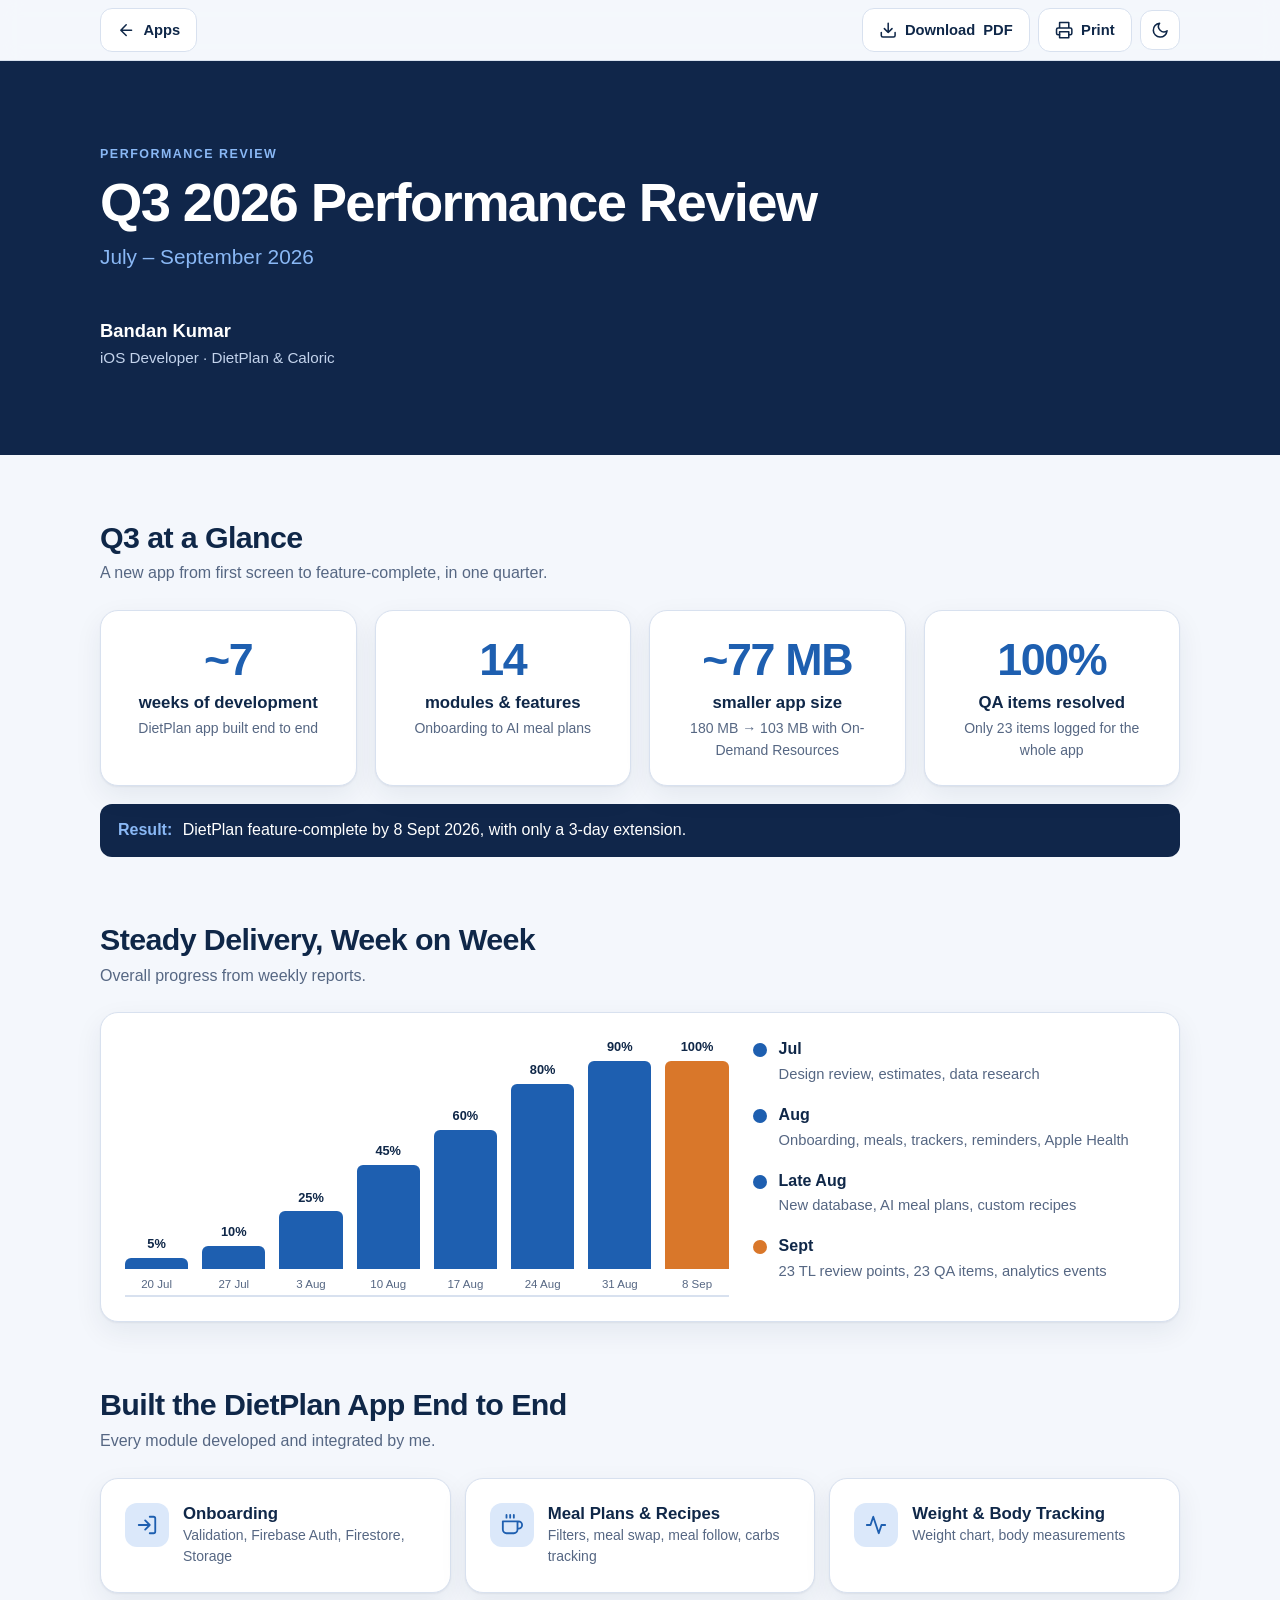
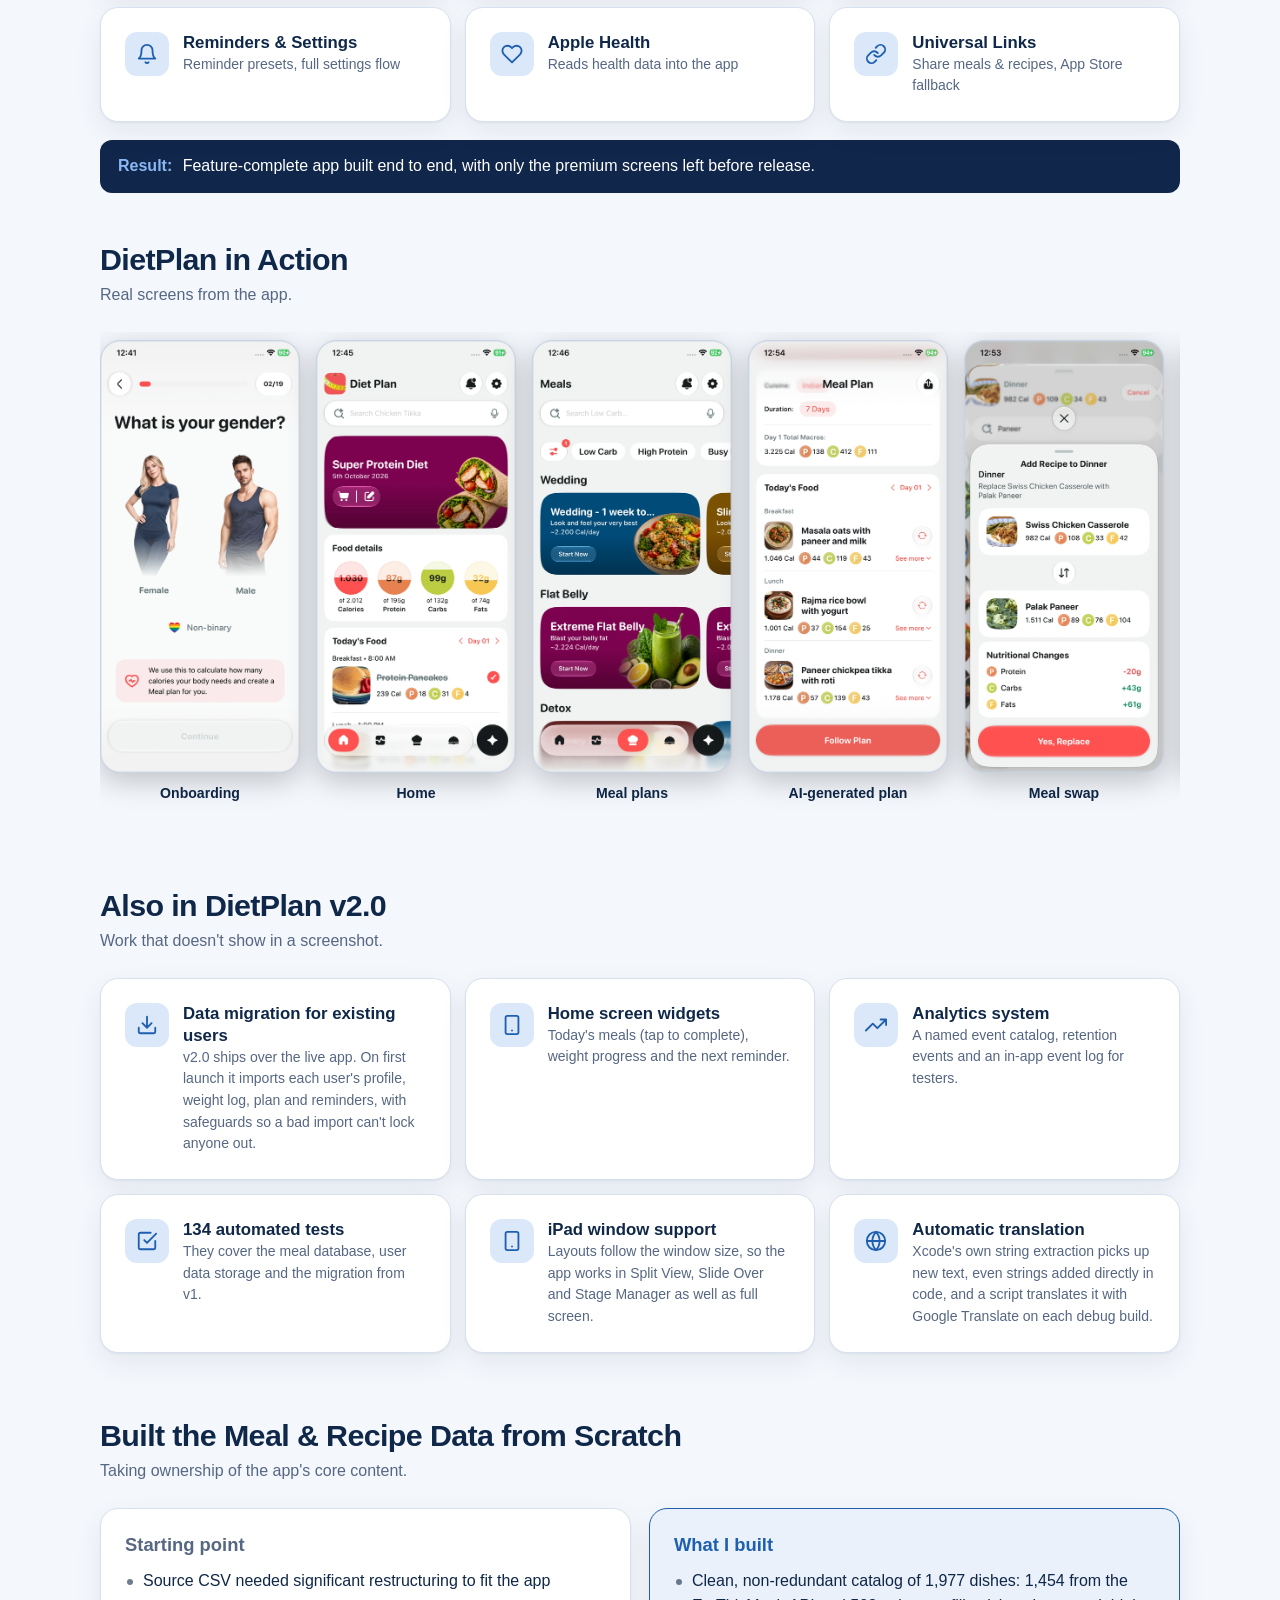
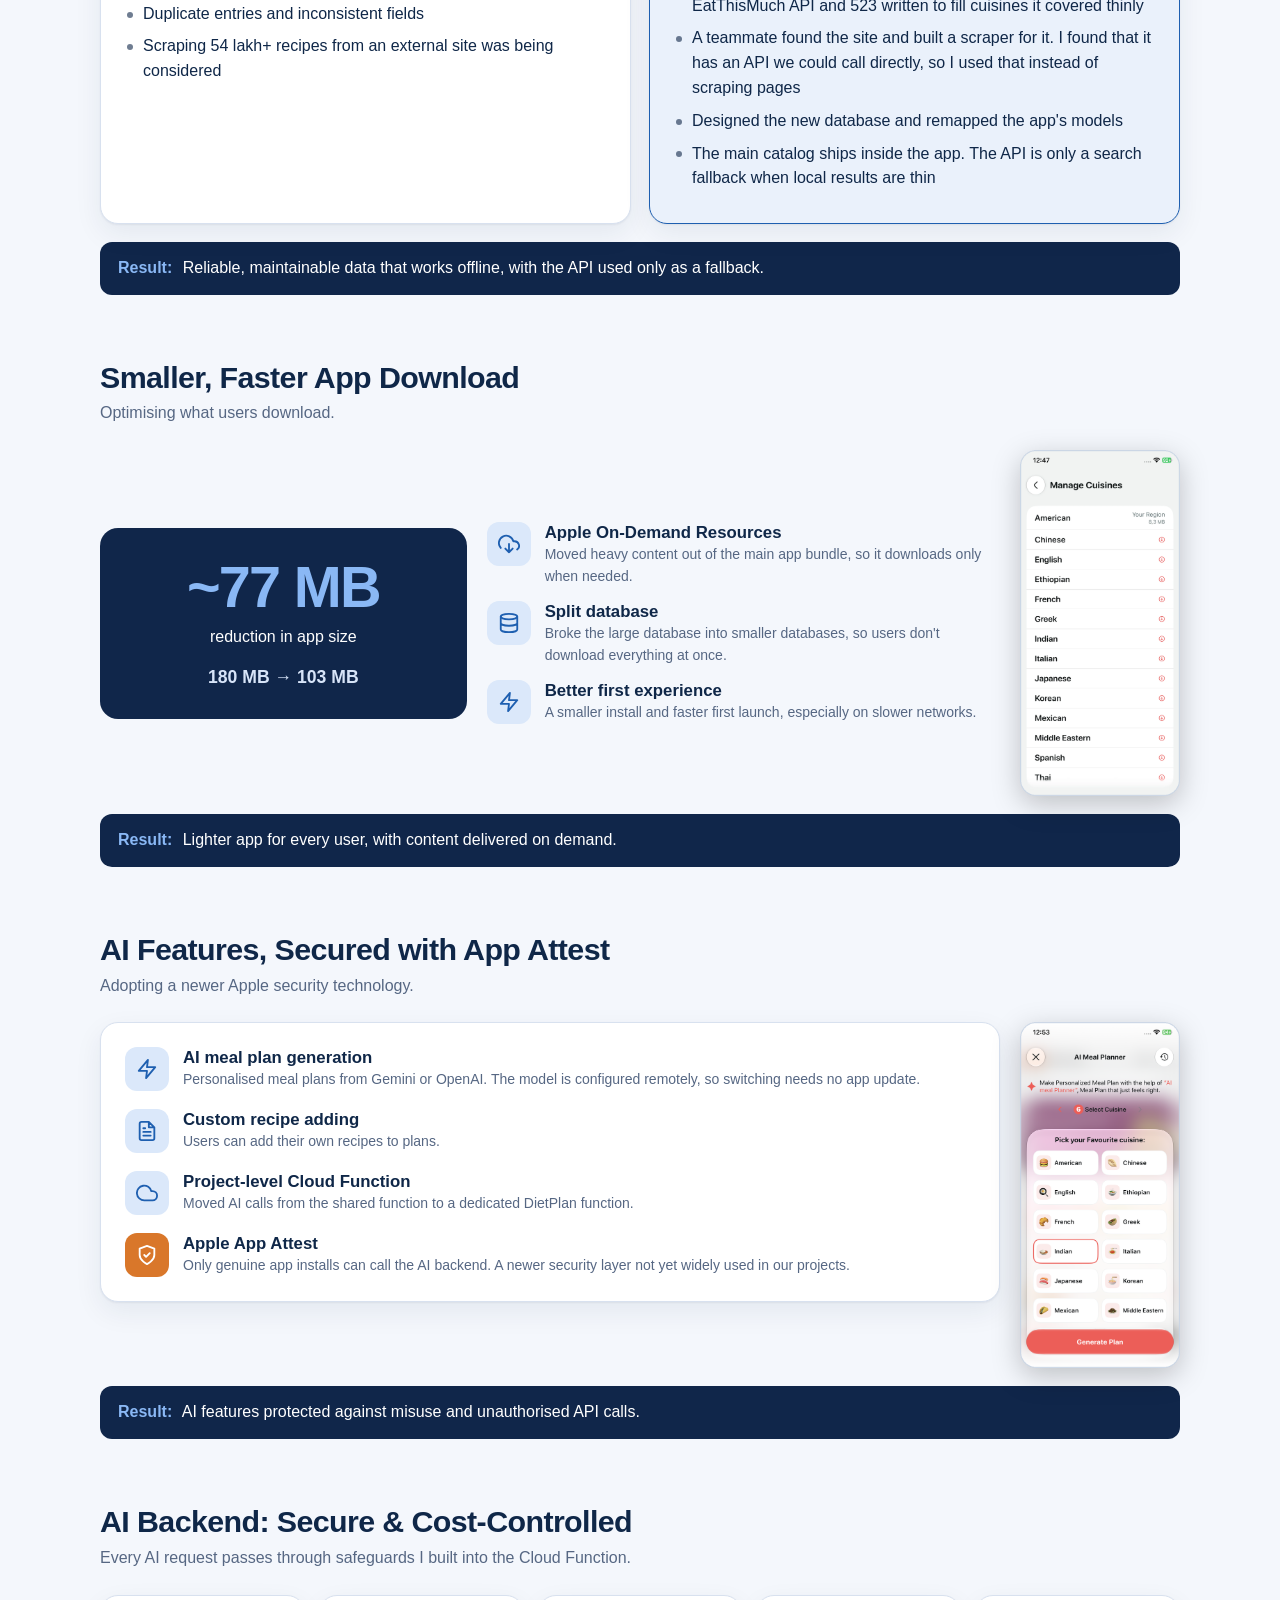
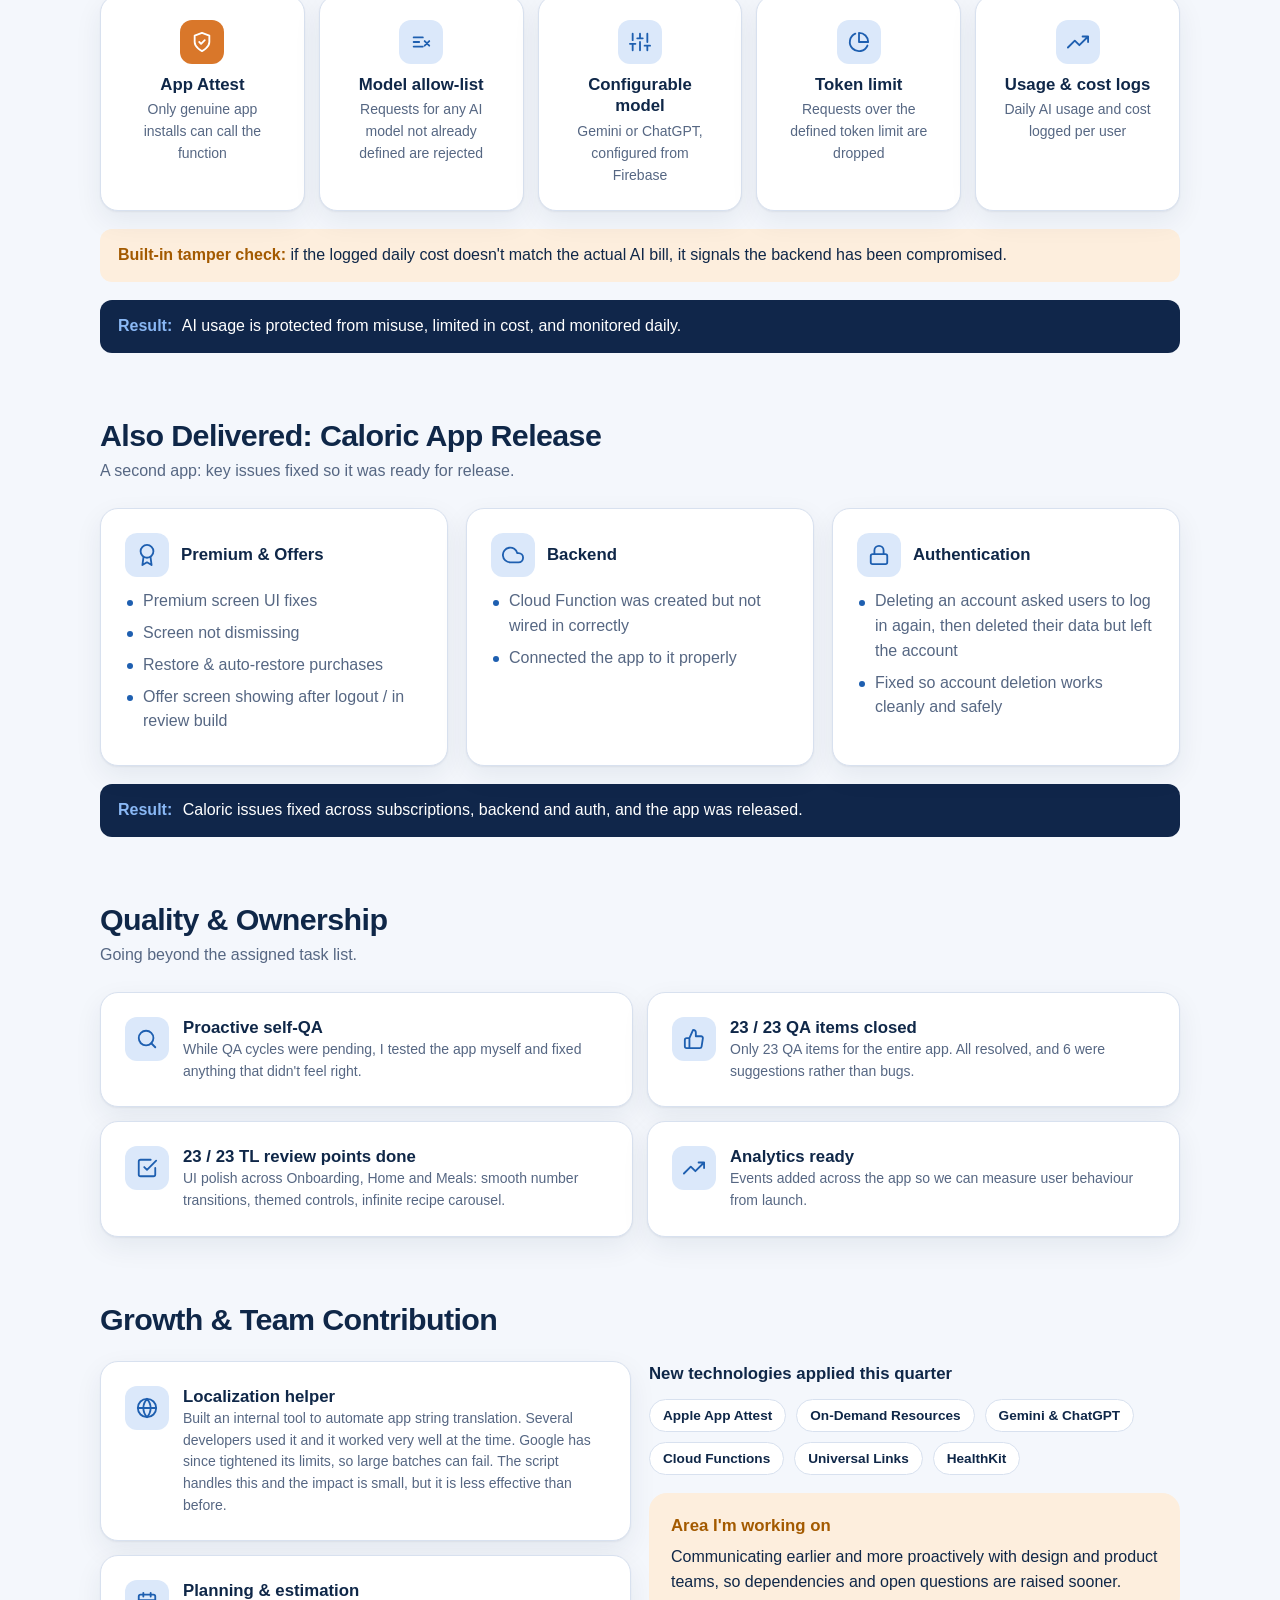
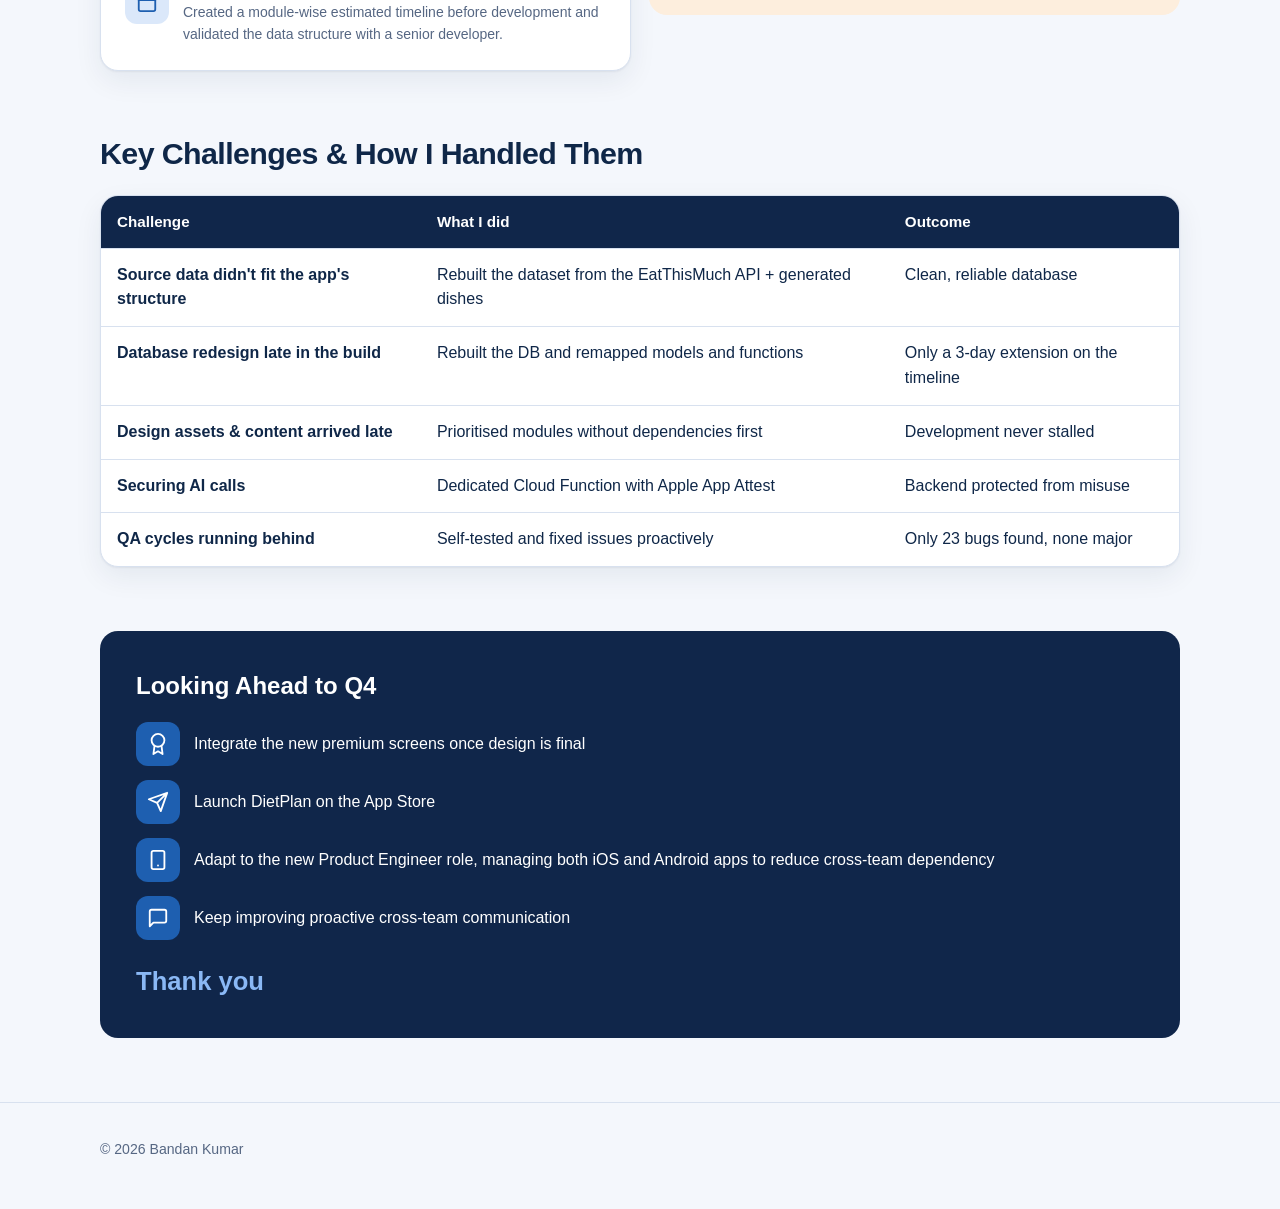
==== q3-2026/index.html @ 31eb549c "Reword the analytics line Co-Authored-By: Claude Sonnet 5.5 <noreply@anthropic.com>" ====
<!doctype html>
<html lang="en">
<head>
  <meta charset="utf-8">
  <meta name="viewport" content="width=device-width, initial-scale=1">
  <title>Q3 2026 Performance Review · Bandan Kumar</title>
  <meta name="description" content="Q3 2026 performance review: DietPlan built end to end in about seven weeks, Caloric released, a 77 MB smaller app and a secured AI backend.">
  <meta name="color-scheme" content="light dark">
  <link rel="icon" href="data:image/svg+xml,%3Csvg xmlns='http://www.w3.org/2000/svg' viewBox='0 0 32 32'%3E%3Crect width='32' height='32' rx='9' fill='%231e5fb0'/%3E%3Ctext x='16' y='22' font-size='16' font-weight='800' text-anchor='middle' fill='white' font-family='Arial'%3EBK%3C/text%3E%3C/svg%3E">
  <link rel="stylesheet" href="../assets/style.css?v=7">
  <script src="../assets/theme.js?v=7"></script>
</head>
<body>
<!--sprite-->
<svg xmlns="http://www.w3.org/2000/svg" style="position:absolute;width:0;height:0;overflow:hidden" aria-hidden="true" focusable="false">
<symbol id="sun" viewBox="0 0 24 24"><g fill="none" stroke="currentColor" stroke-width="2" stroke-linecap="round" stroke-linejoin="round"><circle cx="12" cy="12" r="5"/><path d="M12 1v2M12 21v2M4.22 4.22l1.42 1.42M18.36 18.36l1.42 1.42M1 12h2M21 12h2M4.22 19.78l1.42-1.42M18.36 5.64l1.42-1.42"/></g></symbol>
  <symbol id="moon" viewBox="0 0 24 24"><g fill="none" stroke="currentColor" stroke-width="2" stroke-linecap="round" stroke-linejoin="round"><path d="M21 12.79A9 9 0 1 1 11.21 3 7 7 0 0 0 21 12.79z"/></g></symbol>
  <symbol id="printer" viewBox="0 0 24 24"><g fill="none" stroke="currentColor" stroke-width="2" stroke-linecap="round" stroke-linejoin="round"><path d="M6 9V2h12v7M6 18H4a2 2 0 0 1-2-2v-5a2 2 0 0 1 2-2h16a2 2 0 0 1 2 2v5a2 2 0 0 1-2 2h-2"/><rect x="6" y="14" width="12" height="8"/></g></symbol>
  <symbol id="download" viewBox="0 0 24 24"><g fill="none" stroke="currentColor" stroke-width="2" stroke-linecap="round" stroke-linejoin="round"><path d="M21 15v4a2 2 0 0 1-2 2H5a2 2 0 0 1-2-2v-4M7 10l5 5 5-5M12 15V3"/></g></symbol>
  <symbol id="arrow-right" viewBox="0 0 24 24"><g fill="none" stroke="currentColor" stroke-width="2" stroke-linecap="round" stroke-linejoin="round"><path d="M5 12h14M12 5l7 7-7 7"/></g></symbol>
  <symbol id="arrow-left" viewBox="0 0 24 24"><g fill="none" stroke="currentColor" stroke-width="2" stroke-linecap="round" stroke-linejoin="round"><path d="M19 12H5M12 19l-7-7 7-7"/></g></symbol>
  <symbol id="file-text" viewBox="0 0 24 24"><g fill="none" stroke="currentColor" stroke-width="2" stroke-linecap="round" stroke-linejoin="round"><path d="M14 2H6a2 2 0 0 0-2 2v16a2 2 0 0 0 2 2h12a2 2 0 0 0 2-2V8zM14 2v6h6M16 13H8M16 17H8M10 9H8"/></g></symbol>
  <symbol id="target" viewBox="0 0 24 24"><g fill="none" stroke="currentColor" stroke-width="2" stroke-linecap="round" stroke-linejoin="round"><circle cx="12" cy="12" r="10"/><circle cx="12" cy="12" r="6"/><circle cx="12" cy="12" r="2"/></g></symbol>
  <symbol id="log-in" viewBox="0 0 24 24"><g fill="none" stroke="currentColor" stroke-width="2" stroke-linecap="round" stroke-linejoin="round"><path d="M15 3h4a2 2 0 0 1 2 2v14a2 2 0 0 1-2 2h-4M10 17l5-5-5-5M15 12H3"/></g></symbol>
  <symbol id="coffee" viewBox="0 0 24 24"><g fill="none" stroke="currentColor" stroke-width="2" stroke-linecap="round" stroke-linejoin="round"><path d="M18 8h1a4 4 0 0 1 0 8h-1M2 8h16v9a4 4 0 0 1-4 4H6a4 4 0 0 1-4-4V8zM6 1v3M10 1v3M14 1v3"/></g></symbol>
  <symbol id="activity" viewBox="0 0 24 24"><g fill="none" stroke="currentColor" stroke-width="2" stroke-linecap="round" stroke-linejoin="round"><path d="M22 12h-4l-3 9L9 3l-3 9H2"/></g></symbol>
  <symbol id="bell" viewBox="0 0 24 24"><g fill="none" stroke="currentColor" stroke-width="2" stroke-linecap="round" stroke-linejoin="round"><path d="M18 8A6 6 0 0 0 6 8c0 7-3 9-3 9h18s-3-2-3-9M13.73 21a2 2 0 0 1-3.46 0"/></g></symbol>
  <symbol id="heart" viewBox="0 0 24 24"><g fill="none" stroke="currentColor" stroke-width="2" stroke-linecap="round" stroke-linejoin="round"><path d="M20.84 4.61a5.5 5.5 0 0 0-7.78 0L12 5.67l-1.06-1.06a5.5 5.5 0 0 0-7.78 7.78l1.06 1.06L12 21.23l7.78-7.78 1.06-1.06a5.5 5.5 0 0 0 0-7.78z"/></g></symbol>
  <symbol id="link" viewBox="0 0 24 24"><g fill="none" stroke="currentColor" stroke-width="2" stroke-linecap="round" stroke-linejoin="round"><path d="M10 13a5 5 0 0 0 7.54.54l3-3a5 5 0 0 0-7.07-7.07l-1.72 1.71M14 11a5 5 0 0 0-7.54-.54l-3 3a5 5 0 0 0 7.07 7.07l1.71-1.71"/></g></symbol>
  <symbol id="cloud" viewBox="0 0 24 24"><g fill="none" stroke="currentColor" stroke-width="2" stroke-linecap="round" stroke-linejoin="round"><path d="M18 10h-1.26A8 8 0 1 0 9 20h9a5 5 0 0 0 0-10z"/></g></symbol>
  <symbol id="download-cloud" viewBox="0 0 24 24"><g fill="none" stroke="currentColor" stroke-width="2" stroke-linecap="round" stroke-linejoin="round"><path d="M8 17l4 4 4-4M12 12v9M20.88 18.09A5 5 0 0 0 18 9h-1.26A8 8 0 1 0 3 16.29"/></g></symbol>
  <symbol id="database" viewBox="0 0 24 24"><g fill="none" stroke="currentColor" stroke-width="2" stroke-linecap="round" stroke-linejoin="round"><ellipse cx="12" cy="5" rx="9" ry="3"/><path d="M21 12c0 1.66-4 3-9 3s-9-1.34-9-3M3 5v14c0 1.66 4 3 9 3s9-1.34 9-3V5"/></g></symbol>
  <symbol id="zap" viewBox="0 0 24 24"><g fill="none" stroke="currentColor" stroke-width="2" stroke-linecap="round" stroke-linejoin="round"><path d="M13 2L3 14h9l-1 8 10-12h-9l1-8z"/></g></symbol>
  <symbol id="shield" viewBox="0 0 24 24"><g fill="none" stroke="currentColor" stroke-width="2" stroke-linecap="round" stroke-linejoin="round"><path d="M12 22s8-4 8-10V5l-8-3-8 3v7c0 6 8 10 8 10zM9 12l2 2 4-4"/></g></symbol>
  <symbol id="sliders" viewBox="0 0 24 24"><g fill="none" stroke="currentColor" stroke-width="2" stroke-linecap="round" stroke-linejoin="round"><path d="M4 21v-7M4 10V3M12 21v-9M12 8V3M20 21v-5M20 12V3M1 14h6M9 8h6M17 16h6"/></g></symbol>
  <symbol id="list-x" viewBox="0 0 24 24"><g fill="none" stroke="currentColor" stroke-width="2" stroke-linecap="round" stroke-linejoin="round"><path d="M4 7h10M4 12h6M4 17h10M16 11l5 5M21 11l-5 5"/></g></symbol>
  <symbol id="pie" viewBox="0 0 24 24"><g fill="none" stroke="currentColor" stroke-width="2" stroke-linecap="round" stroke-linejoin="round"><path d="M21.21 15.89A10 10 0 1 1 8 2.83M22 12A10 10 0 0 0 12 2v10z"/></g></symbol>
  <symbol id="trending-up" viewBox="0 0 24 24"><g fill="none" stroke="currentColor" stroke-width="2" stroke-linecap="round" stroke-linejoin="round"><path d="M23 6l-9.5 9.5-5-5L1 18M17 6h6v6"/></g></symbol>
  <symbol id="award" viewBox="0 0 24 24"><g fill="none" stroke="currentColor" stroke-width="2" stroke-linecap="round" stroke-linejoin="round"><circle cx="12" cy="8" r="7"/><path d="M8.21 13.89L7 23l5-3 5 3-1.21-9.12"/></g></symbol>
  <symbol id="lock" viewBox="0 0 24 24"><g fill="none" stroke="currentColor" stroke-width="2" stroke-linecap="round" stroke-linejoin="round"><rect x="3" y="11" width="18" height="11" rx="2"/><path d="M7 11V7a5 5 0 0 1 10 0v4"/></g></symbol>
  <symbol id="check-square" viewBox="0 0 24 24"><g fill="none" stroke="currentColor" stroke-width="2" stroke-linecap="round" stroke-linejoin="round"><path d="M9 11l3 3L22 4M21 12v7a2 2 0 0 1-2 2H5a2 2 0 0 1-2-2V5a2 2 0 0 1 2-2h11"/></g></symbol>
  <symbol id="thumbs-up" viewBox="0 0 24 24"><g fill="none" stroke="currentColor" stroke-width="2" stroke-linecap="round" stroke-linejoin="round"><path d="M14 9V5a3 3 0 0 0-3-3l-4 9v11h11.28a2 2 0 0 0 2-1.7l1.38-9a2 2 0 0 0-2-2.3zM7 22H4a2 2 0 0 1-2-2v-7a2 2 0 0 1 2-2h3"/></g></symbol>
  <symbol id="search" viewBox="0 0 24 24"><g fill="none" stroke="currentColor" stroke-width="2" stroke-linecap="round" stroke-linejoin="round"><circle cx="11" cy="11" r="8"/><path d="M21 21l-4.35-4.35"/></g></symbol>
  <symbol id="globe" viewBox="0 0 24 24"><g fill="none" stroke="currentColor" stroke-width="2" stroke-linecap="round" stroke-linejoin="round"><circle cx="12" cy="12" r="10"/><path d="M2 12h20M12 2a15.3 15.3 0 0 1 4 10 15.3 15.3 0 0 1-4 10 15.3 15.3 0 0 1-4-10 15.3 15.3 0 0 1 4-10z"/></g></symbol>
  <symbol id="calendar" viewBox="0 0 24 24"><g fill="none" stroke="currentColor" stroke-width="2" stroke-linecap="round" stroke-linejoin="round"><rect x="3" y="4" width="18" height="18" rx="2"/><path d="M16 2v4M8 2v4M3 10h18"/></g></symbol>
  <symbol id="send" viewBox="0 0 24 24"><g fill="none" stroke="currentColor" stroke-width="2" stroke-linecap="round" stroke-linejoin="round"><path d="M22 2L11 13M22 2l-7 20-4-9-9-4 20-7z"/></g></symbol>
  <symbol id="smartphone" viewBox="0 0 24 24"><g fill="none" stroke="currentColor" stroke-width="2" stroke-linecap="round" stroke-linejoin="round"><rect x="5" y="2" width="14" height="20" rx="2"/><path d="M12 18h.01"/></g></symbol>
  <symbol id="message" viewBox="0 0 24 24"><g fill="none" stroke="currentColor" stroke-width="2" stroke-linecap="round" stroke-linejoin="round"><path d="M21 15a2 2 0 0 1-2 2H7l-4 4V5a2 2 0 0 1 2-2h14a2 2 0 0 1 2 2z"/></g></symbol>
</svg>
<!--/sprite-->
  <header class="topbar">
    <div class="wrap">
      <a class="btn" href="../" data-back><svg class="icon" aria-hidden="true"><use href="#arrow-left"/></svg> <span>Apps</span></a>
      <div class="actions">
        <a class="btn" href="Bandan-Kumar-Q3-2026-Review.pdf" download><svg class="icon" aria-hidden="true"><use href="#download"/></svg> <span class="label-long">Download</span> PDF</a>
        <button class="btn" type="button" data-print><svg class="icon" aria-hidden="true"><use href="#printer"/></svg> <span class="label-long">Print</span></button>
        <button class="btn icon-only" type="button" data-theme-toggle aria-label="Switch theme"><svg class="icon" aria-hidden="true"><use href="#moon"/></svg></button>
      </div>
    </div>
  </header>

  <header class="report-hero">
    <div class="wrap">
      <p class="eyebrow">Performance review</p>
      <h1>Q3 2026 Performance Review</h1>
      <p class="period">July – September 2026</p>
      <div class="who"><b>Bandan Kumar</b><span>iOS Developer · DietPlan &amp; Caloric</span></div>
    </div>
  </header>

  <main class="wrap">

    <!-- At a glance -->
    <section class="block">
      <h2>Q3 at a Glance</h2>
      <p class="sub">A new app from first screen to feature-complete, in one quarter.</p>
      <div class="grid stats">
        <div class="card stat"><div class="big">~7</div><h3>weeks of development</h3><p>DietPlan app built end to end</p></div>
        <div class="card stat"><div class="big">14</div><h3>modules &amp; features</h3><p>Onboarding to AI meal plans</p></div>
        <div class="card stat"><div class="big">~77 MB</div><h3>smaller app size</h3><p>180 MB → 103 MB with On-Demand Resources</p></div>
        <div class="card stat"><div class="big">100%</div><h3>QA items resolved</h3><p>Only 23 items logged for the whole app</p></div>
      </div>
      <p class="result"><b>Result:</b> DietPlan feature-complete by 8 Sept 2026, with only a 3-day extension.</p>
    </section>

    <!-- Delivery -->
    <section class="block">
      <h2>Steady Delivery, Week on Week</h2>
      <p class="sub">Overall progress from weekly reports.</p>
      <div class="card split">
        <div class="chart" role="img" aria-label="Overall progress by week: 5% on 20 Jul, 10% on 27 Jul, 25% on 3 Aug, 45% on 10 Aug, 60% on 17 Aug, 80% on 24 Aug, 90% on 31 Aug, 100% on 8 Sep">
          <div class="bar" style="--v:5"><b>5%</b><i></i><span>20 Jul</span></div>
          <div class="bar" style="--v:10"><b>10%</b><i></i><span>27 Jul</span></div>
          <div class="bar" style="--v:25"><b>25%</b><i></i><span>3 Aug</span></div>
          <div class="bar" style="--v:45"><b>45%</b><i></i><span>10 Aug</span></div>
          <div class="bar" style="--v:60"><b>60%</b><i></i><span>17 Aug</span></div>
          <div class="bar" style="--v:80"><b>80%</b><i></i><span>24 Aug</span></div>
          <div class="bar" style="--v:90"><b>90%</b><i></i><span>31 Aug</span></div>
          <div class="bar done" style="--v:100"><b>100%</b><i></i><span>8 Sep</span></div>
        </div>
        <ul class="timeline">
          <li><div><b>Jul</b><span>Design review, estimates, data research</span></div></li>
          <li><div><b>Aug</b><span>Onboarding, meals, trackers, reminders, Apple Health</span></div></li>
          <li><div><b>Late Aug</b><span>New database, AI meal plans, custom recipes</span></div></li>
          <li class="now"><div><b>Sept</b><span>23 TL review points, 23 QA items, analytics events</span></div></li>
        </ul>
      </div>
    </section>

    <!-- DietPlan -->
    <section class="block" id="dietplan">
      <h2>Built the DietPlan App End to End</h2>
      <p class="sub">Every module developed and integrated by me.</p>
      <div class="grid features">
        <div class="card feature"><div class="ico"><svg class="icon" aria-hidden="true"><use href="#log-in"/></svg></div><div><h3>Onboarding</h3><p>Validation, Firebase Auth, Firestore, Storage</p></div></div>
        <div class="card feature"><div class="ico"><svg class="icon" aria-hidden="true"><use href="#coffee"/></svg></div><div><h3>Meal Plans &amp; Recipes</h3><p>Filters, meal swap, meal follow, carbs tracking</p></div></div>
        <div class="card feature"><div class="ico"><svg class="icon" aria-hidden="true"><use href="#activity"/></svg></div><div><h3>Weight &amp; Body Tracking</h3><p>Weight chart, body measurements</p></div></div>
        <div class="card feature"><div class="ico"><svg class="icon" aria-hidden="true"><use href="#bell"/></svg></div><div><h3>Reminders &amp; Settings</h3><p>Reminder presets, full settings flow</p></div></div>
        <div class="card feature"><div class="ico"><svg class="icon" aria-hidden="true"><use href="#heart"/></svg></div><div><h3>Apple Health</h3><p>Reads health data into the app</p></div></div>
        <div class="card feature"><div class="ico"><svg class="icon" aria-hidden="true"><use href="#link"/></svg></div><div><h3>Universal Links</h3><p>Share meals &amp; recipes, App Store fallback</p></div></div>
      </div>
      <p class="result"><b>Result:</b> Feature-complete app built end to end, with only the premium screens left before release.</p>

      <h2 class="sub-section">DietPlan in Action</h2>
      <p class="sub">Real screens from the app.</p>
      <div class="gallery" tabindex="0" aria-label="DietPlan screenshots, scroll sideways">
        <figure class="shot"><img src="../assets/img/dietplan-onboarding.png" alt="Onboarding screen asking 'What is your gender?'" loading="lazy" width="460" height="995"><figcaption>Onboarding</figcaption></figure>
        <figure class="shot"><img src="../assets/img/dietplan-home.png" alt="Home screen with a featured diet and today's food" loading="lazy" width="460" height="995"><figcaption>Home</figcaption></figure>
        <figure class="shot"><img src="../assets/img/dietplan-meals.png" alt="Meal plans list with categories" loading="lazy" width="460" height="995"><figcaption>Meal plans</figcaption></figure>
        <figure class="shot"><img src="../assets/img/dietplan-ai-plan.png" alt="AI-generated meal plan for the day" loading="lazy" width="460" height="995"><figcaption>AI-generated plan</figcaption></figure>
        <figure class="shot"><img src="../assets/img/dietplan-meal-swap.png" alt="Meal swap sheet comparing nutritional changes" loading="lazy" width="460" height="995"><figcaption>Meal swap</figcaption></figure>
        <figure class="shot"><img src="../assets/img/dietplan-weight.png" alt="Weight tracker with a progress chart" loading="lazy" width="460" height="995"><figcaption>Weight tracker</figcaption></figure>
        <figure class="shot"><img src="../assets/img/dietplan-reminders.png" alt="Reminders screen with quiet hours and presets" loading="lazy" width="460" height="995"><figcaption>Reminders</figcaption></figure>
        <figure class="shot"><img src="../assets/img/dietplan-shopping.png" alt="Shopping list with checkable items" loading="lazy" width="460" height="995"><figcaption>Shopping list</figcaption></figure>
      </div>
    </section>

    <!-- Also in v2.0 -->
    <section class="block">
      <h2>Also in DietPlan v2.0</h2>
      <p class="sub">Work that doesn't show in a screenshot.</p>
      <div class="grid features">
        <div class="card feature"><div class="ico"><svg class="icon" aria-hidden="true"><use href="#download"/></svg></div><div><h3>Data migration for existing users</h3><p>v2.0 ships over the live app. On first launch it imports each user's profile, weight log, plan and reminders, with safeguards so a bad import can't lock anyone out.</p></div></div>
        <div class="card feature"><div class="ico"><svg class="icon" aria-hidden="true"><use href="#smartphone"/></svg></div><div><h3>Home screen widgets</h3><p>Today's meals (tap to complete), weight progress and the next reminder.</p></div></div>
        <div class="card feature"><div class="ico"><svg class="icon" aria-hidden="true"><use href="#trending-up"/></svg></div><div><h3>Analytics system</h3><p>A named event catalog, retention events and an in-app event log for testers.</p></div></div>
        <div class="card feature"><div class="ico"><svg class="icon" aria-hidden="true"><use href="#check-square"/></svg></div><div><h3>134 automated tests</h3><p>They cover the meal database, user data storage and the migration from v1.</p></div></div>
        <div class="card feature"><div class="ico"><svg class="icon" aria-hidden="true"><use href="#smartphone"/></svg></div><div><h3>iPad window support</h3><p>Layouts follow the window size, so the app works in Split View, Slide Over and Stage Manager as well as full screen.</p></div></div>
        <div class="card feature"><div class="ico"><svg class="icon" aria-hidden="true"><use href="#globe"/></svg></div><div><h3>Automatic translation</h3><p>Xcode's own string extraction picks up new text, even strings added directly in code, and a script translates it with Google Translate on each debug build.</p></div></div>
      </div>
    </section>

    <!-- Data -->
    <section class="block">
      <h2>Built the Meal &amp; Recipe Data from Scratch</h2>
      <p class="sub">Taking ownership of the app's core content.</p>
      <div class="grid compare">
        <div class="card before">
          <h3>Starting point</h3>
          <ul>
            <li>Source CSV needed significant restructuring to fit the app</li>
            <li>Duplicate entries and inconsistent fields</li>
            <li>Scraping 54 lakh+ recipes from an external site was being considered</li>
          </ul>
        </div>
        <div class="card after">
          <h3>What I built</h3>
          <ul>
            <li>Clean, non-redundant catalog of 1,977 dishes: 1,454 from the EatThisMuch API and 523 written to fill cuisines it covered thinly</li>
            <li>A teammate found the site and built a scraper for it. I found that it has an API we could call directly, so I used that instead of scraping pages</li>
            <li>Designed the new database and remapped the app's models</li>
            <li>The main catalog ships inside the app. The API is only a search fallback when local results are thin</li>
          </ul>
        </div>
      </div>
      <p class="result"><b>Result:</b> Reliable, maintainable data that works offline, with the API used only as a fallback.</p>
    </section>

    <!-- App size -->
    <section class="block">
      <h2>Smaller, Faster App Download</h2>
      <p class="sub">Optimising what users download.</p>
      <div class="size-grid">
        <div class="size-card">
          <div class="big">~77 MB</div>
          <p>reduction in app size</p>
          <div class="flow">180 MB → 103 MB</div>
        </div>
        <div class="stack">
          <div class="feature"><div class="ico"><svg class="icon" aria-hidden="true"><use href="#download-cloud"/></svg></div><div><h3>Apple On-Demand Resources</h3><p>Moved heavy content out of the main app bundle, so it downloads only when needed.</p></div></div>
          <div class="feature"><div class="ico"><svg class="icon" aria-hidden="true"><use href="#database"/></svg></div><div><h3>Split database</h3><p>Broke the large database into smaller databases, so users don't download everything at once.</p></div></div>
          <div class="feature"><div class="ico"><svg class="icon" aria-hidden="true"><use href="#zap"/></svg></div><div><h3>Better first experience</h3><p>A smaller install and faster first launch, especially on slower networks.</p></div></div>
        </div>
        <figure class="shot phone"><img src="../assets/img/dietplan-cuisines.png" alt="Manage Cuisines screen listing downloadable cuisines" loading="lazy" width="460" height="995"></figure>
      </div>
      <p class="result"><b>Result:</b> Lighter app for every user, with content delivered on demand.</p>
    </section>

    <!-- AI + App Attest -->
    <section class="block">
      <h2>AI Features, Secured with App Attest</h2>
      <p class="sub">Adopting a newer Apple security technology.</p>
      <div class="size-grid two-col">
        <div class="stack card">
          <div class="feature"><div class="ico"><svg class="icon" aria-hidden="true"><use href="#zap"/></svg></div><div><h3>AI meal plan generation</h3><p>Personalised meal plans from Gemini or OpenAI. The model is configured remotely, so switching needs no app update.</p></div></div>
          <div class="feature"><div class="ico"><svg class="icon" aria-hidden="true"><use href="#file-text"/></svg></div><div><h3>Custom recipe adding</h3><p>Users can add their own recipes to plans.</p></div></div>
          <div class="feature"><div class="ico"><svg class="icon" aria-hidden="true"><use href="#cloud"/></svg></div><div><h3>Project-level Cloud Function</h3><p>Moved AI calls from the shared function to a dedicated DietPlan function.</p></div></div>
          <div class="feature"><div class="ico-sm hot"><svg class="icon" aria-hidden="true"><use href="#shield"/></svg></div><div><h3>Apple App Attest</h3><p>Only genuine app installs can call the AI backend. A newer security layer not yet widely used in our projects.</p></div></div>
        </div>
        <figure class="shot phone"><img src="../assets/img/dietplan-ai-planner.png" alt="AI Meal Planner screen asking to pick favourite cuisines" loading="lazy" width="460" height="995"></figure>
      </div>
      <p class="result"><b>Result:</b> AI features protected against misuse and unauthorised API calls.</p>
    </section>

    <!-- AI backend -->
    <section class="block">
      <h2>AI Backend: Secure &amp; Cost-Controlled</h2>
      <p class="sub">Every AI request passes through safeguards I built into the Cloud Function.</p>
      <div class="grid pipeline">
        <div class="card step"><div class="ico-sm hot"><svg class="icon" aria-hidden="true"><use href="#shield"/></svg></div><h3>App Attest</h3><p>Only genuine app installs can call the function</p></div>
        <div class="card step"><div class="ico-sm"><svg class="icon" aria-hidden="true"><use href="#list-x"/></svg></div><h3>Model allow-list</h3><p>Requests for any AI model not already defined are rejected</p></div>
        <div class="card step"><div class="ico-sm"><svg class="icon" aria-hidden="true"><use href="#sliders"/></svg></div><h3>Configurable model</h3><p>Gemini or ChatGPT, configured from Firebase</p></div>
        <div class="card step"><div class="ico-sm"><svg class="icon" aria-hidden="true"><use href="#pie"/></svg></div><h3>Token limit</h3><p>Requests over the defined token limit are dropped</p></div>
        <div class="card step"><div class="ico-sm"><svg class="icon" aria-hidden="true"><use href="#trending-up"/></svg></div><h3>Usage &amp; cost logs</h3><p>Daily AI usage and cost logged per user</p></div>
      </div>
      <p class="tamper"><b>Built-in tamper check:</b> if the logged daily cost doesn't match the actual AI bill, it signals the backend has been compromised.</p>
      <p class="result"><b>Result:</b> AI usage is protected from misuse, limited in cost, and monitored daily.</p>
    </section>

    <!-- Caloric -->
    <section class="block" id="caloric">
      <h2>Also Delivered: Caloric App Release</h2>
      <p class="sub">A second app: key issues fixed so it was ready for release.</p>
      <div class="grid three">
        <div class="card">
          <h3><span class="ico-sm"><svg class="icon" aria-hidden="true"><use href="#award"/></svg></span> Premium &amp; Offers</h3>
          <ul><li>Premium screen UI fixes</li><li>Screen not dismissing</li><li>Restore &amp; auto-restore purchases</li><li>Offer screen showing after logout / in review build</li></ul>
        </div>
        <div class="card">
          <h3><span class="ico-sm"><svg class="icon" aria-hidden="true"><use href="#cloud"/></svg></span> Backend</h3>
          <ul><li>Cloud Function was created but not wired in correctly</li><li>Connected the app to it properly</li></ul>
        </div>
        <div class="card">
          <h3><span class="ico-sm"><svg class="icon" aria-hidden="true"><use href="#lock"/></svg></span> Authentication</h3>
          <ul><li>Deleting an account asked users to log in again, then deleted their data but left the account</li><li>Fixed so account deletion works cleanly and safely</li></ul>
        </div>
      </div>
      <p class="result"><b>Result:</b> Caloric issues fixed across subscriptions, backend and auth, and the app was released.</p>
    </section>

    <!-- Quality -->
    <section class="block">
      <h2>Quality &amp; Ownership</h2>
      <p class="sub">Going beyond the assigned task list.</p>
      <div class="grid features wide">
        <div class="card feature"><div class="ico"><svg class="icon" aria-hidden="true"><use href="#search"/></svg></div><div><h3>Proactive self-QA</h3><p>While QA cycles were pending, I tested the app myself and fixed anything that didn't feel right.</p></div></div>
        <div class="card feature"><div class="ico"><svg class="icon" aria-hidden="true"><use href="#thumbs-up"/></svg></div><div><h3>23 / 23 QA items closed</h3><p>Only 23 QA items for the entire app. All resolved, and 6 were suggestions rather than bugs.</p></div></div>
        <div class="card feature"><div class="ico"><svg class="icon" aria-hidden="true"><use href="#check-square"/></svg></div><div><h3>23 / 23 TL review points done</h3><p>UI polish across Onboarding, Home and Meals: smooth number transitions, themed controls, infinite recipe carousel.</p></div></div>
        <div class="card feature"><div class="ico"><svg class="icon" aria-hidden="true"><use href="#trending-up"/></svg></div><div><h3>Analytics ready</h3><p>Events added across the app so we can measure user behaviour from launch.</p></div></div>
      </div>
    </section>

    <!-- Growth -->
    <section class="block">
      <h2>Growth &amp; Team Contribution</h2>
      <div class="grid two-up">
        <div class="grid stack-col">
          <div class="card feature"><div class="ico"><svg class="icon" aria-hidden="true"><use href="#globe"/></svg></div><div><h3>Localization helper</h3><p>Built an internal tool to automate app string translation. Several developers used it and it worked very well at the time. Google has since tightened its limits, so large batches can fail. The script handles this and the impact is small, but it is less effective than before.</p></div></div>
          <div class="card feature"><div class="ico"><svg class="icon" aria-hidden="true"><use href="#calendar"/></svg></div><div><h3>Planning &amp; estimation</h3><p>Created a module-wise estimated timeline before development and validated the data structure with a senior developer.</p></div></div>
        </div>
        <div class="grid stack-col roomy">
          <div>
            <h3 class="mini-title">New technologies applied this quarter</h3>
            <div class="pills"><span class="pill">Apple App Attest</span><span class="pill">On-Demand Resources</span><span class="pill">Gemini &amp; ChatGPT</span><span class="pill">Cloud Functions</span><span class="pill">Universal Links</span><span class="pill">HealthKit</span></div>
          </div>
          <div class="callout"><h3>Area I'm working on</h3><p>Communicating earlier and more proactively with design and product teams, so dependencies and open questions are raised sooner.</p></div>
        </div>
      </div>
    </section>

    <!-- Challenges -->
    <section class="block">
      <h2>Key Challenges &amp; How I Handled Them</h2>
      <div class="table-wrap">
        <table>
          <thead><tr><th>Challenge</th><th>What I did</th><th>Outcome</th></tr></thead>
          <tbody>
            <tr><td data-label="Challenge">Source data didn't fit the app's structure</td><td data-label="What I did">Rebuilt the dataset from the EatThisMuch API + generated dishes</td><td data-label="Outcome">Clean, reliable database</td></tr>
            <tr><td data-label="Challenge">Database redesign late in the build</td><td data-label="What I did">Rebuilt the DB and remapped models and functions</td><td data-label="Outcome">Only a 3-day extension on the timeline</td></tr>
            <tr><td data-label="Challenge">Design assets &amp; content arrived late</td><td data-label="What I did">Prioritised modules without dependencies first</td><td data-label="Outcome">Development never stalled</td></tr>
            <tr><td data-label="Challenge">Securing AI calls</td><td data-label="What I did">Dedicated Cloud Function with Apple App Attest</td><td data-label="Outcome">Backend protected from misuse</td></tr>
            <tr><td data-label="Challenge">QA cycles running behind</td><td data-label="What I did">Self-tested and fixed issues proactively</td><td data-label="Outcome">Only 23 bugs found, none major</td></tr>
          </tbody>
        </table>
      </div>
    </section>

    <!-- Q4 -->
    <section class="block">
      <div class="ahead">
        <h2>Looking Ahead to Q4</h2>
        <ul>
          <li><span class="ico-sm"><svg class="icon" aria-hidden="true"><use href="#award"/></svg></span><span>Integrate the new premium screens once design is final</span></li>
          <li><span class="ico-sm"><svg class="icon" aria-hidden="true"><use href="#send"/></svg></span><span>Launch DietPlan on the App Store</span></li>
          <li><span class="ico-sm"><svg class="icon" aria-hidden="true"><use href="#smartphone"/></svg></span><span>Adapt to the new Product Engineer role, managing both iOS and Android apps to reduce cross-team dependency</span></li>
          <li><span class="ico-sm"><svg class="icon" aria-hidden="true"><use href="#message"/></svg></span><span>Keep improving proactive cross-team communication</span></li>
        </ul>
        <p class="thanks">Thank you</p>
      </div>
    </section>

    <p class="print-only print-foot">Bandan Kumar · Q3 2026 Performance Review</p>
  </main>

  <footer class="footer no-print">
    <div class="wrap">© 2026 Bandan Kumar</div>
  </footer>
</body>
</html>
---- assets/style.css ----
/* ---------- Tokens ---------- */
:root {
  color-scheme: light;
  --bg: #f4f7fc;
  --surface: #ffffff;
  --surface-2: #eaf1fb;
  --text: #0f2748;
  --muted: #566783;
  --line: #d8e1ef;
  --brand: #1e5fb0;
  --on-brand: #ffffff;
  --brand-soft: #dbe8fa;
  --navy: #10264a;
  --on-navy: #ffffff;
  --navy-accent: #8ab8f5;
  --accent: #d9772a;
  --accent-soft: #fdeedd;
  --good: #17744a;
  --good-soft: #dff3e8;
  --warn: #a35a00;
  --warn-soft: #fdeedd;
  --shadow: 0 1px 2px rgba(15, 39, 72, .06), 0 10px 28px rgba(15, 39, 72, .07);
  --radius: 18px;
  --radius-sm: 12px;
  --space-section: clamp(40px, 6vw, 64px);
  --pad-card: clamp(18px, 2.4vw, 24px);
  --icon-box: 44px;
  --fs-h2: clamp(1.5rem, 3.2vw, 1.9rem);
  --fs-h3: 1.05rem;
  --fs-small: .875rem;
  --font: -apple-system, BlinkMacSystemFont, "Segoe UI", Inter, Roboto, "Helvetica Neue", Arial, sans-serif;
}

@media (prefers-color-scheme: dark) {
  :root:not([data-theme="light"]) {
    color-scheme: dark;
    --bg: #0a101c;
    --surface: #121a2c;
    --surface-2: #17243d;
    --text: #e8eef8;
    --muted: #9aaac4;
    --line: #243453;
    --brand: #6aa6f2;
    --on-brand: #08111f;
    --brand-soft: #1b2d4d;
    --navy: #16294d;
    --navy-accent: #8ab8f5;
    --accent: #f4a259;
    --accent-soft: #2b2012;
    --good: #52cc8e;
    --good-soft: #112a1f;
    --warn: #f4a259;
    --warn-soft: #2b2012;
    --shadow: 0 1px 2px rgba(0, 0, 0, .4), 0 10px 28px rgba(0, 0, 0, .35);
  }
}

:root[data-theme="dark"] {
  color-scheme: dark;
  --bg: #0a101c;
  --surface: #121a2c;
  --surface-2: #17243d;
  --text: #e8eef8;
  --muted: #9aaac4;
  --line: #243453;
  --brand: #6aa6f2;
  --on-brand: #08111f;
  --brand-soft: #1b2d4d;
  --navy: #16294d;
  --navy-accent: #8ab8f5;
  --accent: #f4a259;
  --accent-soft: #2b2012;
  --good: #52cc8e;
  --good-soft: #112a1f;
  --warn: #f4a259;
  --warn-soft: #2b2012;
  --shadow: 0 1px 2px rgba(0, 0, 0, .4), 0 10px 28px rgba(0, 0, 0, .35);
}

/* ---------- Base ---------- */
*, *::before, *::after { box-sizing: border-box; }
html { -webkit-text-size-adjust: 100%; scroll-behavior: smooth; }
body {
  margin: 0;
  background: var(--bg);
  color: var(--text);
  font-family: var(--font);
  font-size: 1rem;
  line-height: 1.55;
  -webkit-font-smoothing: antialiased;
}
img { max-width: 100%; height: auto; display: block; }
a { color: var(--brand); }
h1, h2, h3, p, ul { margin: 0; }
ul { padding: 0; list-style: none; }
.wrap { width: min(1080px, 100% - clamp(32px, 8vw, 64px)); margin-inline: auto; }
.icon { width: 1.25em; height: 1.25em; flex: none; }
.sr-only { position: absolute; width: 1px; height: 1px; overflow: hidden; clip: rect(0 0 0 0); white-space: nowrap; }
:focus-visible { outline: 3px solid var(--brand); outline-offset: 2px; border-radius: 6px; }

/* ---------- Top bar ---------- */
.topbar {
  position: sticky; top: 0; z-index: 10;
  background: color-mix(in srgb, var(--bg) 88%, transparent);
  backdrop-filter: saturate(160%) blur(10px);
  -webkit-backdrop-filter: saturate(160%) blur(10px);
  border-bottom: 1px solid var(--line);
}
.topbar .wrap { display: flex; align-items: center; justify-content: space-between; gap: 12px; min-height: 60px; }
.brand { display: inline-flex; align-items: center; gap: 10px; font-weight: 700; color: var(--text); text-decoration: none; letter-spacing: -.01em; }
.brand .mark {
  width: 30px; height: 30px; border-radius: 9px; display: grid; place-items: center;
  background: linear-gradient(135deg, var(--brand), #3b8be8); color: #fff; font-size: .8rem; font-weight: 800;
}
.actions { display: flex; align-items: center; gap: 8px; flex-wrap: wrap; justify-content: flex-end; }

/* ---------- Buttons ---------- */
.btn {
  display: inline-flex; align-items: center; justify-content: center; gap: 8px;
  padding: 10px 16px; border-radius: 12px; border: 1px solid var(--line);
  background: var(--surface); color: var(--text); font: inherit; font-weight: 600; font-size: .92rem;
  text-decoration: none; cursor: pointer; transition: transform .15s, border-color .15s, background .15s;
}
.btn:hover { border-color: var(--brand); transform: translateY(-1px); }
.btn.primary { background: var(--brand); border-color: var(--brand); color: var(--on-brand); }
.btn.primary:hover { filter: brightness(1.08); }
.btn.icon-only { padding: 10px; }
.btn[aria-disabled="true"] { opacity: .55; cursor: not-allowed; pointer-events: none; }

/* ---------- Hero ---------- */
.hero { padding: clamp(40px, 8vw, 88px) 0 clamp(24px, 5vw, 48px); }
.eyebrow { text-transform: uppercase; letter-spacing: .12em; font-size: .78rem; font-weight: 700; color: var(--brand); }
.hero h1 { font-size: clamp(2.1rem, 6vw, 3.6rem); line-height: 1.08; letter-spacing: -.03em; margin-top: 10px; }
.hero p.lead { margin-top: 14px; font-size: clamp(1.05rem, 2.2vw, 1.25rem); color: var(--muted); max-width: 60ch; }

.section { padding: clamp(24px, 5vw, 44px) 0; }
.section-head { display: flex; align-items: end; justify-content: space-between; gap: 16px; flex-wrap: wrap; margin-bottom: 20px; }
.section-head h2 { font-size: clamp(1.4rem, 3.2vw, 1.9rem); letter-spacing: -.02em; }
.section-head p { color: var(--muted); }

/* ---------- Status chips ---------- */
.chip {
  display: inline-flex; align-items: center; gap: 7px; padding: 4px 11px; border-radius: 999px;
  font-size: .78rem; font-weight: 700; letter-spacing: .02em; background: var(--surface-2); color: var(--brand);
}
.chip::before { content: ""; width: 7px; height: 7px; border-radius: 50%; background: currentColor; }
.chip.live { background: var(--good-soft); color: var(--good); }
.chip.pre { background: var(--warn-soft); color: var(--warn); }
.chip.plain::before { display: none; }

/* ---------- App cards ---------- */
.grid { display: grid; gap: 18px; }
.apps { grid-template-columns: repeat(auto-fit, minmax(min(100%, 320px), 1fr)); }
.card {
  background: var(--surface); border: 1px solid var(--line); border-radius: var(--radius);
  padding: clamp(18px, 3vw, 26px); box-shadow: var(--shadow);
}
.app { display: flex; flex-direction: column; gap: 16px; }
.app-top { display: flex; align-items: center; gap: 14px; }
.app-icon {
  width: 54px; height: 54px; border-radius: 15px; display: grid; place-items: center; flex: none;
  color: #fff; font-weight: 800; font-size: 1.3rem;
}
.app-icon.diet { background: linear-gradient(135deg, #e0453b, #f08a3c); }
.app-icon.cal { background: linear-gradient(135deg, #1e5fb0, #4aa3f0); }
.app h3 { font-size: 1.25rem; letter-spacing: -.01em; }
.app .platform { color: var(--muted); font-size: .88rem; }
.app .status-line { margin-left: auto; }
.app p { color: var(--muted); }
.metrics { display: grid; grid-template-columns: repeat(3, 1fr); gap: 10px; }
.metric { background: var(--surface-2); border-radius: 12px; padding: 10px 12px; }
.metric b { display: block; font-size: 1.2rem; letter-spacing: -.01em; }
.metric span { font-size: .78rem; color: var(--muted); line-height: 1.25; display: block; }
.tags { display: flex; flex-wrap: wrap; gap: 6px; }
.tag { font-size: .78rem; padding: 3px 10px; border-radius: 999px; border: 1px solid var(--line); color: var(--muted); }
.app .foot { margin-top: auto; display: flex; gap: 8px; flex-wrap: wrap; }

/* ---------- Report cards ---------- */
.reports { grid-template-columns: repeat(auto-fit, minmax(min(100%, 380px), 1fr)); }
.report { display: flex; flex-direction: column; gap: 14px; }
.report .ico {
  width: 46px; height: 46px; border-radius: 13px; display: grid; place-items: center;
  background: var(--brand-soft); color: var(--brand);
}
.report .ico .icon { width: 24px; height: 24px; }
.report h3 { font-size: 1.2rem; }
.report p { color: var(--muted); }
.report .row { display: flex; gap: 8px; flex-wrap: wrap; margin-top: auto; }
.report.soon { border-style: dashed; box-shadow: none; background: transparent; }

.footer { padding: 36px 0 48px; color: var(--muted); font-size: .88rem; border-top: 1px solid var(--line); margin-top: 24px; }

/* ---------- Report page ---------- */
.report-hero {
  background: var(--navy); color: var(--on-navy, #fff);
  padding: clamp(40px, 8vw, 84px) 0;
}
.report-hero .eyebrow { color: var(--navy-accent); }
.report-hero h1 { font-size: clamp(2rem, 6vw, 3.4rem); line-height: 1.08; letter-spacing: -.03em; margin: 10px 0 8px; color: #fff; }
.report-hero .period { color: var(--navy-accent); font-size: clamp(1.05rem, 2.4vw, 1.3rem); }
.report-hero .who { margin-top: clamp(24px, 5vw, 44px); }
.report-hero .who b { display: block; font-size: 1.15rem; color: #fff; }
.report-hero .who span { color: #c3d3ec; font-size: .95rem; }

.block { margin-top: clamp(32px, 5vw, 56px); }
.block > h2 { font-size: clamp(1.45rem, 3.4vw, 2rem); letter-spacing: -.02em; line-height: 1.2; }
.block > .sub { color: var(--muted); font-style: italic; margin-top: 4px; margin-bottom: 20px; }
.result {
  margin-top: 18px; background: var(--navy); color: #fff; border-radius: 14px; padding: 14px 18px;
}
.result b { color: var(--navy-accent); margin-right: 6px; }

.stats { grid-template-columns: repeat(auto-fit, minmax(min(100%, 210px), 1fr)); }
.stat { text-align: center; }
.stat .big { font-size: clamp(2rem, 5vw, 2.8rem); font-weight: 800; color: var(--brand); letter-spacing: -.03em; line-height: 1.1; }
.stat h3 { font-size: 1rem; margin-top: 8px; }
.stat p { color: var(--muted); font-size: .88rem; margin-top: 4px; }

.split { display: grid; gap: 24px; grid-template-columns: minmax(0, 1.5fr) minmax(0, 1fr); align-items: start; }
.chart {
  height: 260px; display: flex; align-items: flex-end; gap: clamp(4px, 1.6vw, 14px);
  padding: 0 0 26px; border-bottom: 2px solid var(--line); position: relative;
}
.bar { flex: 1; display: flex; flex-direction: column; justify-content: flex-end; align-items: center; height: 100%; position: relative; }
.bar i {
  display: block; width: 100%; border-radius: 6px 6px 0 0; background: var(--brand);
  height: calc(var(--v) * 1%); max-height: calc(100% - 22px);
}
.bar.done i { background: var(--accent); }
.bar b { font-size: .8rem; margin-bottom: 4px; }
.bar span { position: absolute; bottom: -24px; font-size: .72rem; color: var(--muted); white-space: nowrap; }
.timeline { display: grid; gap: 16px; }
.timeline li { display: grid; grid-template-columns: 14px 1fr; gap: 12px; }
.timeline li::before { content: ""; width: 14px; height: 14px; border-radius: 50%; background: var(--brand); margin-top: 6px; }
.timeline li.now::before { background: var(--accent); }
.timeline b { display: block; }
.timeline span { color: var(--muted); font-size: .92rem; }

.features { grid-template-columns: repeat(auto-fit, minmax(min(100%, 280px), 1fr)); gap: 14px; }
.feature { display: grid; grid-template-columns: 46px 1fr; gap: 14px; align-items: start; padding: 16px; }
.feature .ico, .ico-sm {
  width: 46px; height: 46px; border-radius: 50%; display: grid; place-items: center;
  background: var(--brand-soft); color: var(--brand);
}
.feature .ico .icon, .ico-sm .icon { width: 22px; height: 22px; }
.feature h3 { font-size: 1.02rem; }
.feature p { color: var(--muted); font-size: .92rem; }
.ico-sm.hot { background: var(--accent); color: #fff; }

.gallery {
  display: flex; gap: 16px; overflow-x: auto; padding: 8px 4px 18px; margin-top: 22px;
  scroll-snap-type: x proximity; -webkit-overflow-scrolling: touch;
}
.shot { flex: 0 0 clamp(150px, 22vw, 200px); scroll-snap-align: start; text-align: center; }
.shot img { filter: drop-shadow(0 8px 14px rgba(0, 0, 0, .22)); }
.shot figcaption { margin-top: 10px; font-size: .88rem; font-weight: 600; }
figure { margin: 0; }

.compare { grid-template-columns: 1fr 1fr; gap: 18px; position: relative; }
.compare .card h3 { font-size: 1.15rem; margin-bottom: 12px; }
.compare .before h3 { color: var(--muted); }
.compare .after { background: var(--surface-2); border-color: var(--brand); }
.compare .after h3 { color: var(--brand); }
.compare li { padding-left: 18px; position: relative; margin-bottom: 8px; }
.compare li::before { content: ""; position: absolute; left: 2px; top: .62em; width: 6px; height: 6px; border-radius: 50%; background: currentColor; opacity: .6; }

.size-card {
  background: var(--navy); color: #fff; border-radius: var(--radius); padding: 28px 22px; text-align: center;
}
.size-card .big { font-size: clamp(2.4rem, 7vw, 3.6rem); font-weight: 800; color: var(--navy-accent); letter-spacing: -.03em; line-height: 1.1; }
.size-card p { margin-top: 6px; }
.size-card .flow { margin-top: 14px; font-weight: 700; font-size: 1.1rem; color: #d7e4f8; }
.size-grid { display: grid; gap: 20px; grid-template-columns: minmax(0, 1fr) minmax(0, 1.4fr) auto; align-items: center; }
.stack { display: grid; gap: 14px; }
.stack .feature { padding: 0; border: 0; box-shadow: none; background: none; }

.pipeline { grid-template-columns: repeat(5, 1fr); gap: 14px; counter-reset: step; }
.step { text-align: center; position: relative; }
.step .ico-sm { margin: 0 auto 10px; }
.step h3 { font-size: .98rem; }
.step p { color: var(--muted); font-size: .85rem; margin-top: 4px; }
.tamper { margin-top: 18px; background: var(--accent-soft); border-radius: 14px; padding: 14px 18px; }
.tamper b { color: var(--warn); }

.three { grid-template-columns: repeat(auto-fit, minmax(min(100%, 280px), 1fr)); }
.three h3 { font-size: 1.1rem; display: flex; align-items: center; gap: 12px; margin-bottom: 12px; }
.three li, .bullets li { padding-left: 18px; position: relative; margin-bottom: 7px; color: var(--muted); }
.three li::before, .bullets li::before { content: ""; position: absolute; left: 2px; top: .65em; width: 6px; height: 6px; border-radius: 50%; background: var(--brand); }

.pills { display: flex; flex-wrap: wrap; gap: 10px; }
.pill { padding: 8px 16px; border-radius: 999px; border: 2px solid var(--brand); color: var(--brand); font-weight: 700; font-size: .9rem; }
.callout { background: var(--accent-soft); border-radius: var(--radius); padding: 20px 22px; }
.callout h3 { color: var(--warn); font-size: 1.05rem; margin-bottom: 6px; }

.table-wrap { overflow: hidden; border: 1px solid var(--line); border-radius: var(--radius); background: var(--surface); box-shadow: var(--shadow); }
table { width: 100%; border-collapse: collapse; }
thead th { background: var(--navy); color: #fff; text-align: left; padding: 14px 16px; font-size: .95rem; }
tbody td { padding: 14px 16px; border-top: 1px solid var(--line); vertical-align: top; }
tbody td:first-child { font-weight: 700; }

.ahead { background: var(--navy); color: #fff; border-radius: var(--radius); padding: clamp(22px, 4vw, 36px); }
.ahead h2 { color: #fff; }
.ahead ul { margin-top: 18px; display: grid; gap: 14px; }
.ahead li { display: grid; grid-template-columns: 44px 1fr; gap: 14px; align-items: center; }
.ahead .ico-sm { background: #1e5fb0; color: #fff; width: 44px; height: 44px; }
.ahead .thanks { margin-top: 22px; font-size: 1.6rem; font-weight: 800; color: var(--navy-accent); }

.print-only { display: none; }

/* ---------- Responsive ---------- */
@media (max-width: 860px) {
  .split, .size-grid { grid-template-columns: 1fr; }
  .size-grid .shot { justify-self: center; }
  .pipeline { grid-template-columns: repeat(2, 1fr); }
  .pipeline .step:last-child { grid-column: 1 / -1; }
}
@media (max-width: 640px) {
  .compare { grid-template-columns: 1fr; }
  .metrics { grid-template-columns: repeat(3, 1fr); }
  .chart { height: 220px; }
  .bar b { font-size: .68rem; }
  .bar span { font-size: .6rem; }
  .btn .label-long { display: none; }
  table, thead, tbody, tr, td { display: block; }
  thead { display: none; }
  tbody tr { padding: 12px 16px; border-top: 1px solid var(--line); }
  tbody tr:first-child { border-top: 0; }
  tbody td { border: 0; padding: 3px 0; }
  tbody td::before { content: attr(data-label); display: block; font-size: .72rem; text-transform: uppercase; letter-spacing: .08em; color: var(--muted); font-weight: 700; margin-top: 6px; }
  tbody td:first-child { font-size: 1.02rem; }
  tbody td:first-child::before { margin-top: 0; }
  .app .status-line { margin-left: 0; }
  .app-top { flex-wrap: wrap; }
}
@media (max-width: 380px) {
  .metrics { grid-template-columns: 1fr 1fr; }
}
@media (prefers-reduced-motion: reduce) {
  html { scroll-behavior: auto; }
  .btn { transition: none; }
}

/* ---------- Print ---------- */
@page { size: A4; margin: 12mm; }
@media print {
  :root, :root:not([data-theme="light"]), :root[data-theme="dark"] {
    color-scheme: light;
    --bg: #fff; --surface: #fff; --surface-2: #eef3fb; --text: #0f2748; --muted: #4a5a75; --line: #cfd9e8;
    --brand: #1e5fb0; --brand-soft: #dbe8fa; --navy: #10264a; --navy-accent: #8ab8f5;
    --accent: #d9772a; --accent-soft: #fdeedd; --good: #17744a; --good-soft: #dff3e8; --warn: #a35a00; --warn-soft: #fdeedd;
    --shadow: none;
  }
  * { -webkit-print-color-adjust: exact; print-color-adjust: exact; }
  html { font-size: 10.5pt; }
  body { background: #fff; line-height: 1.4; }
  .topbar, .no-print, .actions, .gallery-hint { display: none !important; }
  .print-only { display: block; }
  .wrap { width: 100%; }
  .report-hero { padding: 22px 0; }
  .block { margin-top: 20px; }
  .block, .card, .result, .tamper, .callout, .ahead, .table-wrap, .size-card, .shot, tr, .feature, .step { break-inside: avoid; page-break-inside: avoid; }
  .block > h2, .block > .sub { break-after: avoid; page-break-after: avoid; }
  .card, .table-wrap { box-shadow: none; }
  .stats { grid-template-columns: repeat(4, 1fr); }
  .features { grid-template-columns: repeat(2, 1fr); }
  .three { grid-template-columns: repeat(3, 1fr); }
  .split { grid-template-columns: 1.5fr 1fr; }
  .compare { grid-template-columns: 1fr 1fr; }
  .size-grid { grid-template-columns: 1fr 1.4fr auto; }
  .pipeline { grid-template-columns: repeat(5, 1fr); }
  .pipeline .step:last-child { grid-column: auto; }
  .chart { height: 190px; }
  .stat .big { font-size: 1.7rem; white-space: nowrap; }
  .size-card .big { font-size: 2rem; white-space: nowrap; }
  .gallery { flex-wrap: wrap; overflow: visible; justify-content: center; padding: 0; gap: 12px; break-inside: avoid; page-break-inside: avoid; }
  .shot { flex: 0 0 22%; }
  .shot img { filter: none; }
  .size-grid .shot { flex: none; width: 110px; }
  table, thead, tbody, tr, td { display: revert; }
  thead { display: table-header-group; }
  tbody td::before { display: none; }
  tbody tr { padding: 0; }
  tbody td { padding: 10px 12px; border-top: 1px solid var(--line); }
  a { color: inherit; text-decoration: none; }
  .print-foot { margin-top: 24px; font-size: .8rem; color: var(--muted); border-top: 1px solid var(--line); padding-top: 8px; }
}

/* ---------- App groups & app pages ---------- */
.group + .group { margin-top: clamp(28px, 5vw, 44px); }
.group-head { display: flex; align-items: baseline; gap: 12px; flex-wrap: wrap; margin-bottom: 14px; }
.group-head h3 { font-size: 1.05rem; letter-spacing: -.01em; }
.group-head p { color: var(--muted); font-size: .92rem; }
.app { position: relative; transition: transform .15s, border-color .15s; }
.app:hover { transform: translateY(-2px); border-color: var(--brand); }
.app h3 a { color: inherit; text-decoration: none; }
.app h3 a::after { content: ""; position: absolute; inset: 0; border-radius: var(--radius); }
.app .go { margin-top: auto; display: inline-flex; align-items: center; gap: 6px; color: var(--brand); font-weight: 700; font-size: .92rem; }
.chip.role { background: var(--brand-soft); color: var(--brand); }
.chip.role::before { display: none; }
.chip.muted { background: var(--surface-2); color: var(--muted); }
.app-icon.upk { background: linear-gradient(135deg, #14935a, #5fd08f); }
.app-icon.loc { background: linear-gradient(135deg, #6a3fd0, #a77af2); }
.app-icon.keto { background: linear-gradient(135deg, #0f8f8f, #4fd1c5); }
.app-icon.lg { width: 72px; height: 72px; border-radius: 20px; font-size: 1.8rem; }
.app-hero { display: flex; align-items: center; gap: 20px; flex-wrap: wrap; }
.app-hero h1 { font-size: clamp(2rem, 6vw, 3.2rem); letter-spacing: -.03em; line-height: 1.1; }
.app-hero .chips { display: flex; gap: 8px; flex-wrap: wrap; margin-top: 10px; }
.snapshot { grid-template-columns: repeat(auto-fit, minmax(min(100%, 200px), 1fr)); }
.snap b { display: block; font-size: 1.8rem; letter-spacing: -.02em; color: var(--muted); }
.snap span { color: var(--muted); font-size: .88rem; }
.snap.has b { color: var(--brand); }
.note { color: var(--muted); font-size: .9rem; margin-top: 12px; }
.rows { display: grid; gap: 12px; }
.row-card { display: flex; align-items: center; gap: 16px; flex-wrap: wrap; }
.row-card .grow { flex: 1 1 240px; }
.row-card h3 { font-size: 1.05rem; }
.row-card p { color: var(--muted); font-size: .92rem; }
.bullets { margin-top: 4px; }
.app-hero-wrap { padding: clamp(32px, 6vw, 64px) 0 8px; }
@media print { .app { transform: none; } }

.app-icon.has-img { background: none; overflow: hidden; padding: 0; box-shadow: 0 1px 2px rgba(0,0,0,.18), 0 4px 10px rgba(0,0,0,.14); }
.app-icon img { width: 100%; height: 100%; display: block; border-radius: 22.37%; }
.app-icon.has-img { border-radius: 22.37%; }

.langline { display: flex; align-items: center; gap: 8px; color: var(--muted); font-size: .88rem; }
.langline .icon { width: 1.1em; height: 1.1em; color: var(--brand); }

.loc-group + .loc-group { margin-top: 20px; }
.loc-group h3 { font-size: 1rem; margin-bottom: 10px; display: flex; gap: 10px; align-items: baseline; flex-wrap: wrap; }
.loc-group h3 span { color: var(--muted); font-weight: 500; font-size: .9rem; }
.snap.has b { font-size: clamp(1.2rem, 3vw, 1.6rem); }

/* ---------- Q4 planning ---------- */
.kpis { grid-template-columns: repeat(auto-fit, minmax(min(100%, 320px), 1fr)); gap: 14px; }
.src { font-size: .8rem; margin-top: 6px; color: var(--brand) !important; font-weight: 600; }
.glance { grid-template-columns: repeat(auto-fit, minmax(min(100%, 320px), 1fr)); gap: 14px; }
.glance-card { text-decoration: none; color: inherit; display: block; transition: transform .15s, border-color .15s; }
.glance-card:hover { transform: translateY(-2px); border-color: var(--brand); }
.glance-top { display: flex; align-items: center; gap: 12px; margin-bottom: 10px; }
.glance-top .app-icon { width: 44px; height: 44px; font-size: 1.1rem; }
.glance-top h3 { font-size: 1.1rem; margin-bottom: 4px; }
.glance-card p { color: var(--muted); }
.plans { display: grid; gap: 18px; }
.plan-head { display: flex; align-items: center; gap: 14px; margin-bottom: 14px; }
.plan-head h3 { font-size: 1.25rem; margin-bottom: 6px; }
.plan-head .chips { display: flex; gap: 8px; flex-wrap: wrap; }
.plan-focus { font-weight: 700; font-size: 1.08rem; letter-spacing: -.01em; }
.why { color: var(--muted); margin-top: 6px; }
.plan h4 { font-size: .78rem; text-transform: uppercase; letter-spacing: .1em; color: var(--brand); margin: 18px 0 8px; }
.plan { scroll-margin-top: 80px; }
@media (min-width: 900px) { .plans { grid-template-columns: 1fr 1fr; } }
@media print { .plans { grid-template-columns: 1fr 1fr; } .glance { grid-template-columns: repeat(3, 1fr); } .glance-card { transform: none; } }

/* ---------- Funnel ---------- */
.flow { grid-template-columns: repeat(5, 1fr); gap: 14px; }
.flow .step { text-align: left; position: relative; display: flex; flex-direction: column; gap: 6px; }
.flow .step .ico-sm { margin: 0 0 6px; }
.flow .stage { font-size: .78rem; text-transform: uppercase; letter-spacing: .1em; color: var(--brand); font-weight: 700; }
.flow .step h3 { font-size: 1rem; line-height: 1.3; }
.flow .src { font-size: .8rem; color: var(--muted); margin: 0; }
.flow .lever { font-size: .85rem; color: var(--muted); margin-top: auto; padding-top: 8px; border-top: 1px solid var(--line); }
.flow .lever b { color: var(--text); }
.flow .step:not(:last-child)::after {
  content: ""; position: absolute; right: -11px; top: 30px; width: 8px; height: 8px;
  border-top: 2px solid var(--brand); border-right: 2px solid var(--brand); transform: rotate(45deg);
}
@media (max-width: 1000px) { .flow { grid-template-columns: repeat(2, 1fr); } .flow .step::after { display: none; } .flow .step:last-child { grid-column: 1 / -1; } }
@media (max-width: 560px) { .flow { grid-template-columns: 1fr; } }
@media print { .flow { grid-template-columns: repeat(5, 1fr); } .flow .step::after { display: none; } .flow .step:last-child { grid-column: auto; } .flow .step h3 { font-size: .85rem; } }

.role-note { margin-top: 10px; padding: 10px 12px; background: var(--surface-2); border-radius: 10px; font-size: .9rem; color: var(--muted); }
.rules { grid-template-columns: repeat(auto-fit, minmax(min(100%, 300px), 1fr)); gap: 12px; }
.rule { display: grid; grid-template-columns: 30px 1fr; gap: 12px; align-items: start; padding: 14px 16px; }
.rule .num { width: 30px; height: 30px; border-radius: 50%; background: var(--brand-soft); color: var(--brand); font-weight: 800; display: grid; place-items: center; font-size: .9rem; }
.rule p { color: var(--text); font-size: .95rem; }
@media print { .rules { grid-template-columns: repeat(2, 1fr); } }

.stores { display: flex; gap: 10px; flex-wrap: wrap; align-items: center; }

.shots-title { font-size: 1rem; margin-top: 18px; }
.shot img.store { border-radius: 14px; border: 1px solid var(--line); filter: none; background: var(--surface-2); }
@media print { .shot img.store { border-radius: 8px; } }

/* =====================================================================
   Consistency layer: one set of rules for headings, cards, icons,
   tiles and chips, so every page reads as the same system.
   ===================================================================== */

/* Vertical rhythm */
.section { padding: 0; margin-top: var(--space-section); }
.hero { padding-bottom: 0; }
.block { margin-top: var(--space-section); }
.footer { margin-top: var(--space-section); }
.group + .group { margin-top: var(--space-section); }

/* Section headings: the same on every page */
.section-head { display: block; margin-bottom: 24px; }
.section-head h2, .block > h2 { font-size: var(--fs-h2); line-height: 1.2; letter-spacing: -.02em; }
.section-head p, .block > .sub { color: var(--muted); font-size: 1rem; font-style: normal; margin: 6px 0 24px; }
.section-head p { margin: 6px 0 0; }
.group-head { margin-bottom: 16px; }
.group-head h3 { font-size: var(--fs-h3); }

/* Cards: one padding, one radius, one shadow */
.card { padding: var(--pad-card); border-radius: var(--radius); }
.feature, .step, .rule, .glance-card, .row-card { padding: var(--pad-card); }
.stack .feature { padding: 0; }
.card h3, .feature h3, .step h3, .row-card h3, .three h3 { font-size: var(--fs-h3); line-height: 1.3; }
.app h3, .plan-head h3, .report h3, .glance-top h3 { font-size: 1.2rem; letter-spacing: -.01em; }
.feature p, .row-card p, .step p, .stat p { font-size: var(--fs-small); }

/* Icon boxes: one size, one shape */
.ico, .ico-sm, .report .ico, .feature .ico {
  width: var(--icon-box); height: var(--icon-box); border-radius: var(--radius-sm);
  display: grid; place-items: center; flex: none;
  background: var(--brand-soft); color: var(--brand);
}
.ico .icon, .ico-sm .icon, .report .ico .icon, .feature .ico .icon { width: 22px; height: 22px; }
.feature { grid-template-columns: var(--icon-box) 1fr; align-items: start; }
.ico-sm.hot { background: var(--accent); color: #fff; }
.ahead .ico-sm { background: #1e5fb0; color: #fff; width: var(--icon-box); height: var(--icon-box); }
.ahead li { grid-template-columns: var(--icon-box) 1fr; }

/* Tiles: the same look for card metrics and the snapshot */
.metrics { display: grid; grid-template-columns: repeat(3, minmax(0, 1fr)); gap: 10px; }
.metrics.cols-4 { grid-template-columns: repeat(4, minmax(0, 1fr)); }
.metric { background: var(--surface-2); border-radius: var(--radius-sm); padding: 12px; min-width: 0; }
.metric b { display: block; font-size: 1rem; line-height: 1.25; letter-spacing: -.01em; white-space: nowrap; }
.metric span { display: block; margin-top: 2px; font-size: .75rem; line-height: 1.3; color: var(--muted); }
.metrics.cols-4 .metric { padding: 14px 16px; }
.metrics.cols-4 .metric b { font-size: 1.2rem; }
.metrics.cols-4 .metric span { font-size: var(--fs-small); }
.snapshot-card .note { margin-top: 16px; }

/* Chips, tags and pills: one neutral outline style, one coloured style */
.tag, .pill {
  display: inline-flex; align-items: center; padding: 3px 11px; border-radius: 999px;
  border: 1px solid var(--line); background: transparent; color: var(--muted);
  font-size: .8rem; font-weight: 600;
}
.pill { padding: 5px 13px; font-size: .85rem; color: var(--text); background: var(--surface); }

/* Card meta row (languages, Android status) */
.card-meta { display: flex; flex-wrap: wrap; gap: 6px 18px; color: var(--muted); font-size: var(--fs-small); }
.card-meta .langline { display: inline-flex; margin: 0; }

/* App cards: same structure every time */
.app { gap: 16px; }
.app .go { font-size: var(--fs-small); }

/* Q4 plans: grouped like the home page */
.plans { display: block; }
.plans .group .grid { align-items: stretch; }

/* Callouts share one shape */
.result, .tamper { border-radius: var(--radius-sm); padding: 14px 18px; }
.note { font-size: var(--fs-small); }

/* Print: keep the new rules in step with the print layout */
@media print {
  :root, :root:not([data-theme="light"]), :root[data-theme="dark"] { --on-brand: #ffffff; }
  .metrics.cols-4 { grid-template-columns: repeat(4, 1fr); }
  .metric b { white-space: nowrap; }
  .block, .section { margin-top: 20px; }
  .plans .group .grid, .glance { grid-template-columns: repeat(2, 1fr); }
  .group { break-inside: auto; }
  .group-head { break-after: avoid; page-break-after: avoid; }
  .group-head + .grid > .card:first-child { break-before: avoid; }
  .card, .metric { break-inside: avoid; }
}
@media (max-width: 640px) {
  .metrics.cols-4 { grid-template-columns: repeat(2, minmax(0, 1fr)); }
  .metrics:not(.cols-4) { grid-template-columns: repeat(3, minmax(0, 1fr)); }
}
@media (max-width: 380px) {
  .metrics:not(.cols-4) { grid-template-columns: repeat(2, minmax(0, 1fr)); }
}

/* ---------- Tidy-up: classes that replace inline styles ---------- */
.block > h2 + div, .block > h2 + .table-wrap { margin-top: 24px; }
.mini-title { font-size: var(--fs-h3); margin-bottom: 12px; }
.after-chip { margin-top: 10px; }
.sub-section { font-size: 1.4rem; margin-top: clamp(28px, 5vw, 48px); letter-spacing: -.01em; }
.app-lead { margin-top: 18px; color: var(--muted); max-width: 70ch; }
.shot.phone { flex: none; width: 160px; }
.size-grid.two-col { grid-template-columns: minmax(0, 1fr) auto; align-items: start; }
.stack.card { gap: 18px; }
.features.wide { grid-template-columns: repeat(auto-fit, minmax(min(100%, 380px), 1fr)); }
.two-up { grid-template-columns: repeat(auto-fit, minmax(min(100%, 420px), 1fr)); align-items: start; gap: 18px; }
.stack-col { gap: 14px; align-content: start; }
.stack-col.roomy { gap: 18px; }
@media (max-width: 860px) { .size-grid.two-col { grid-template-columns: 1fr; } .shot.phone { justify-self: center; } }
@media print { .shot.phone { width: 110px; } .size-grid.two-col { grid-template-columns: 1fr auto; } .features.wide { grid-template-columns: repeat(2, 1fr); } .two-up { grid-template-columns: 1fr 1fr; } }
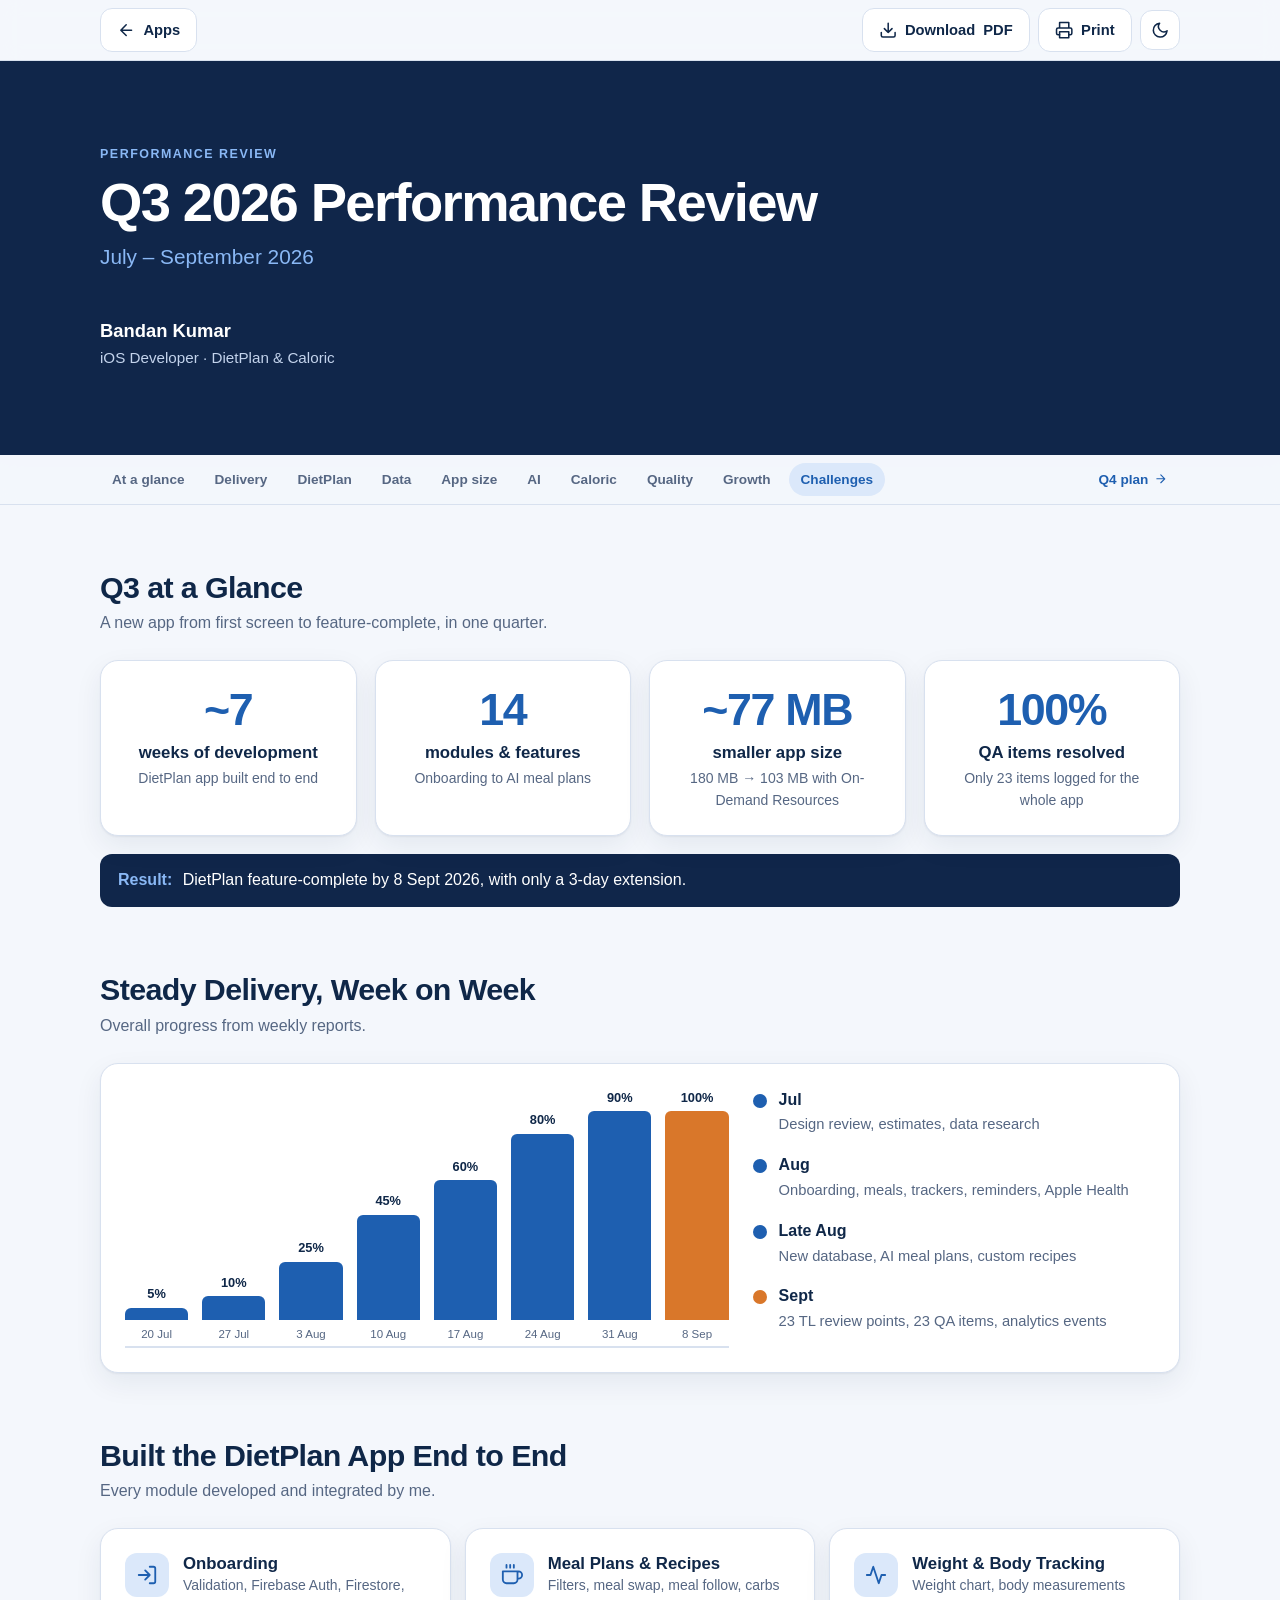
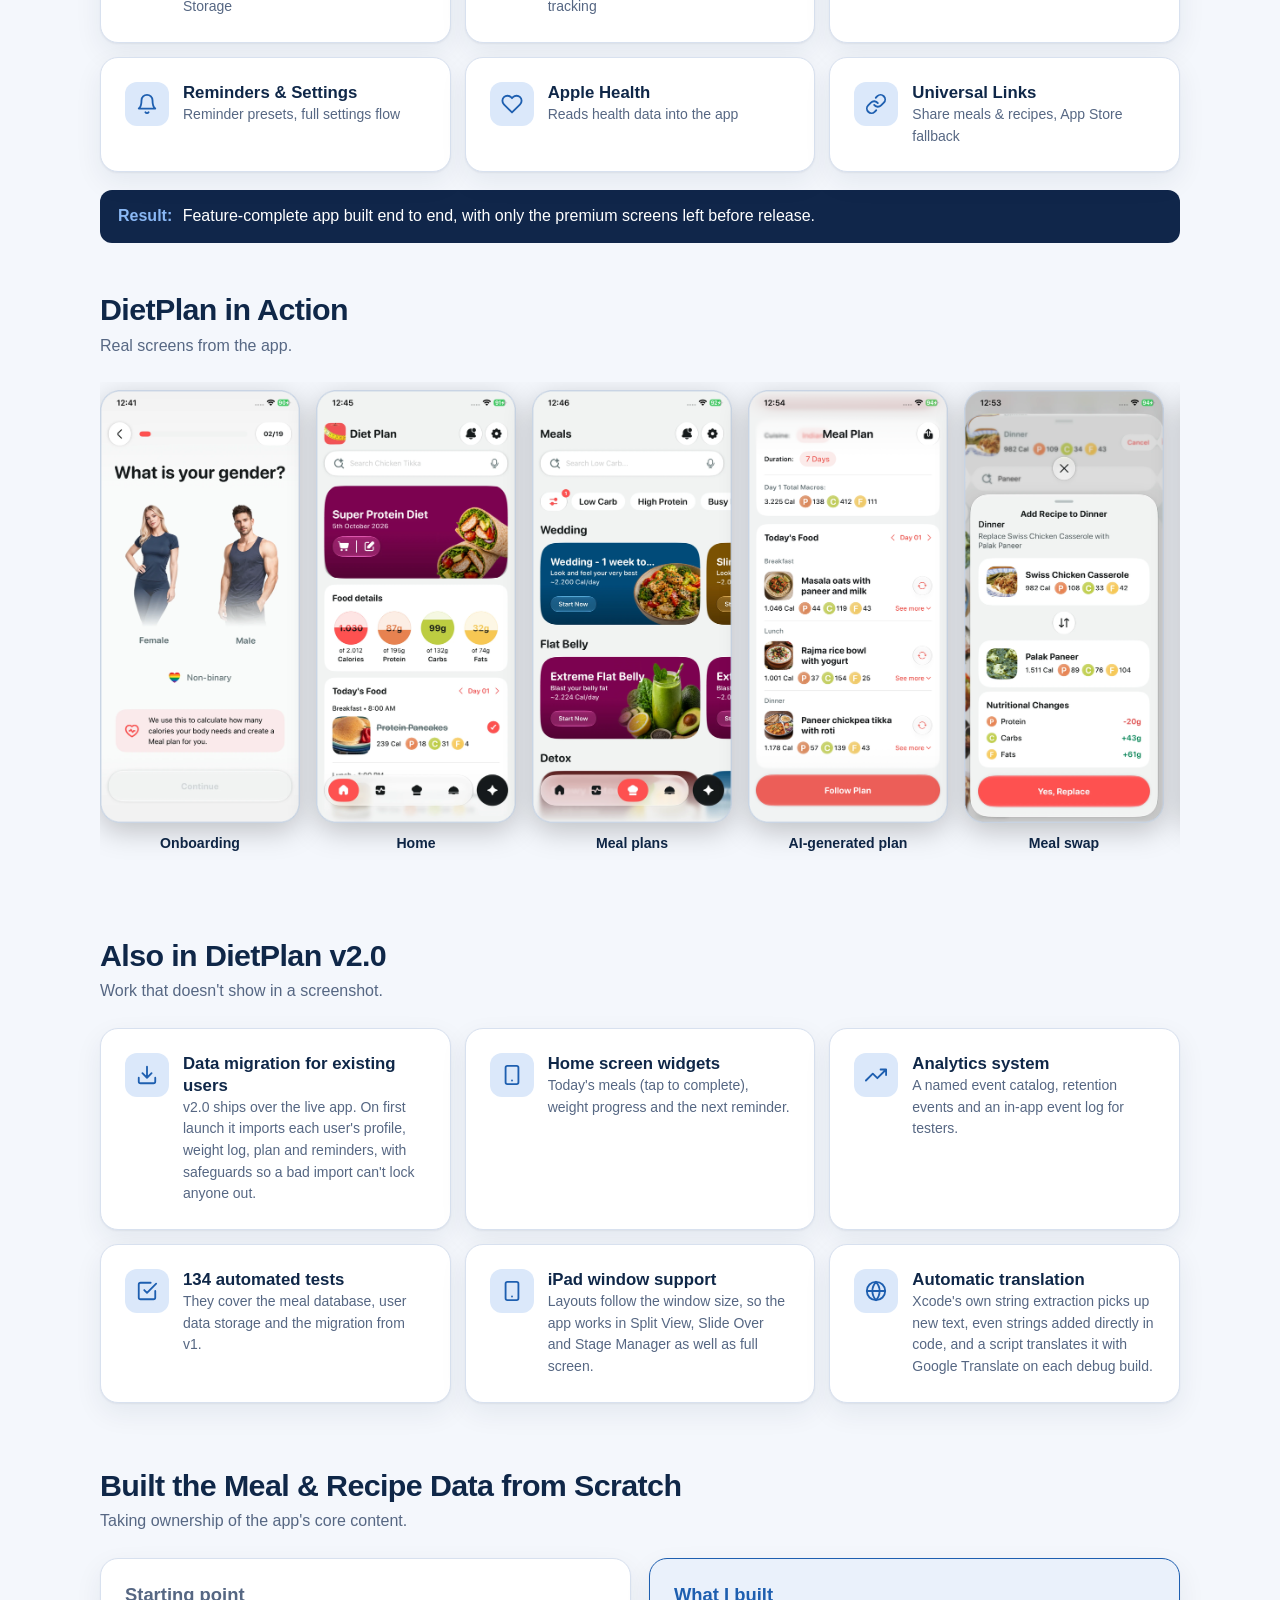
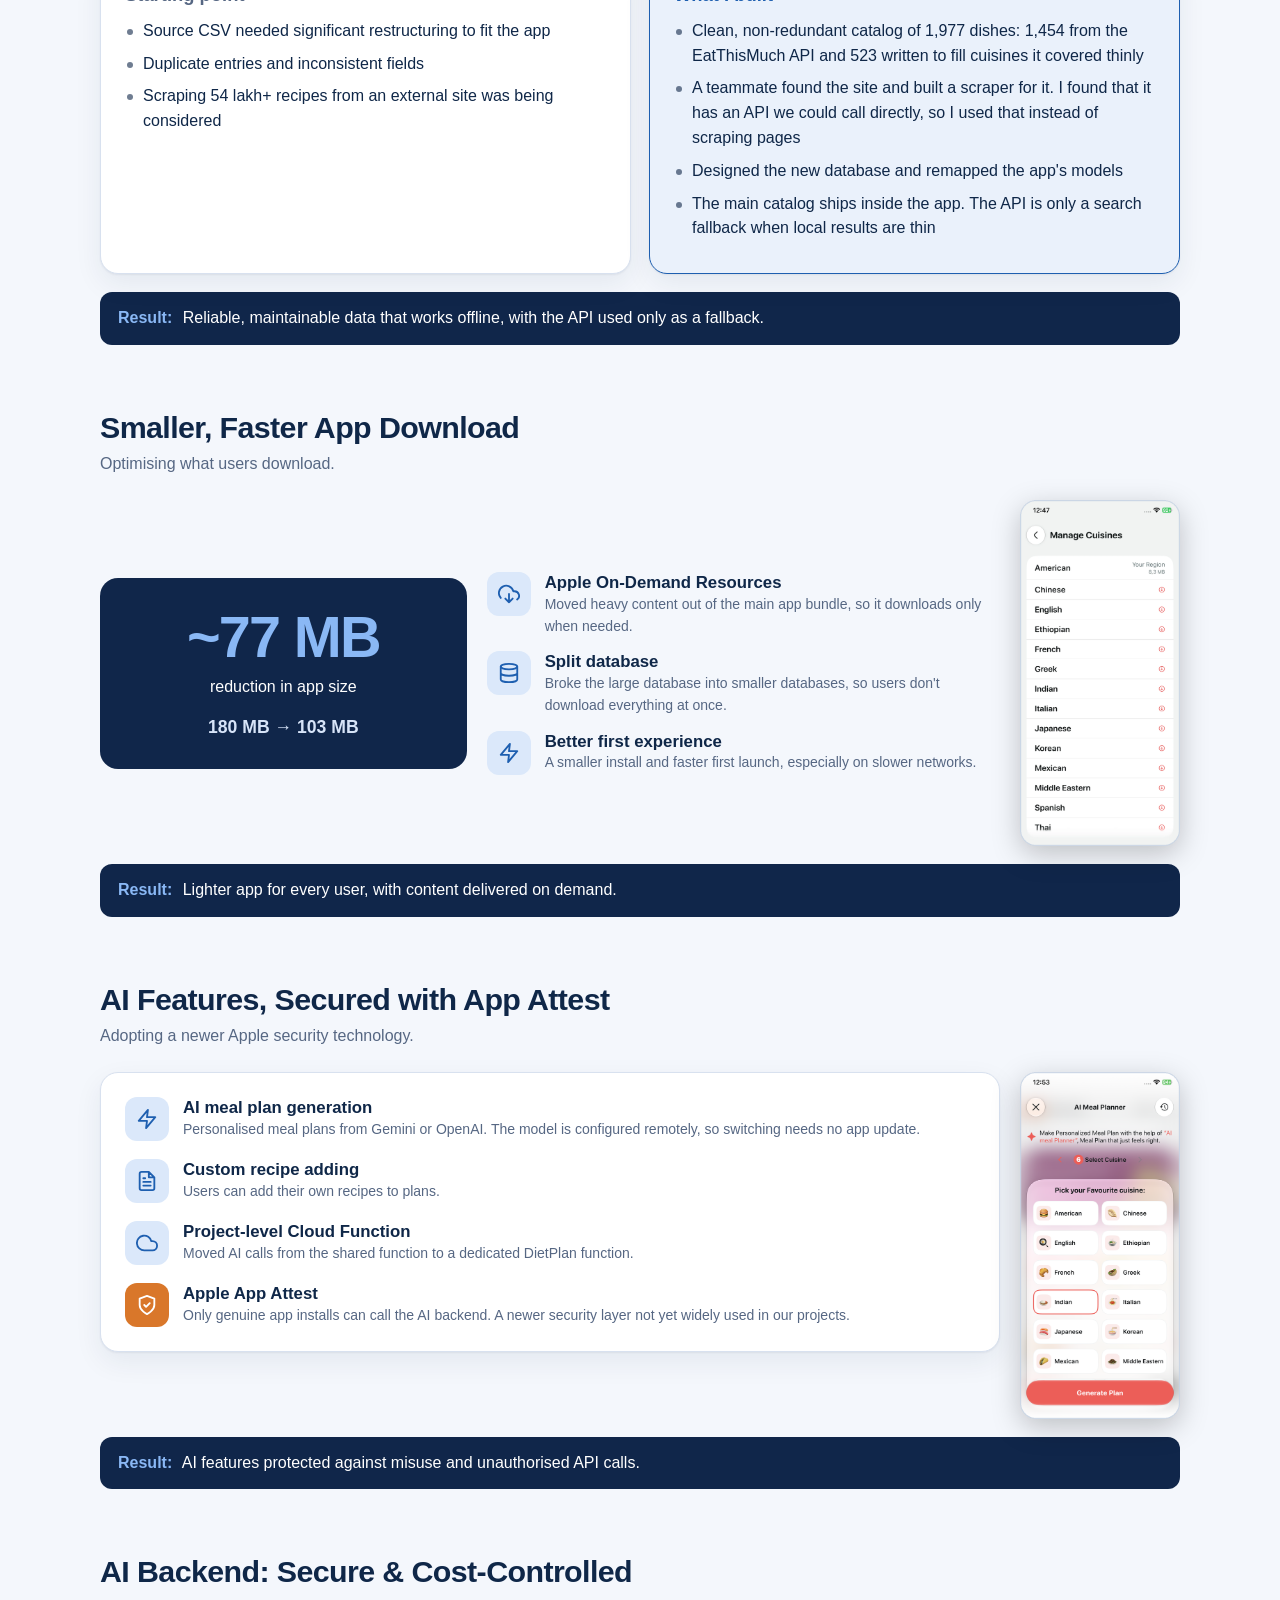
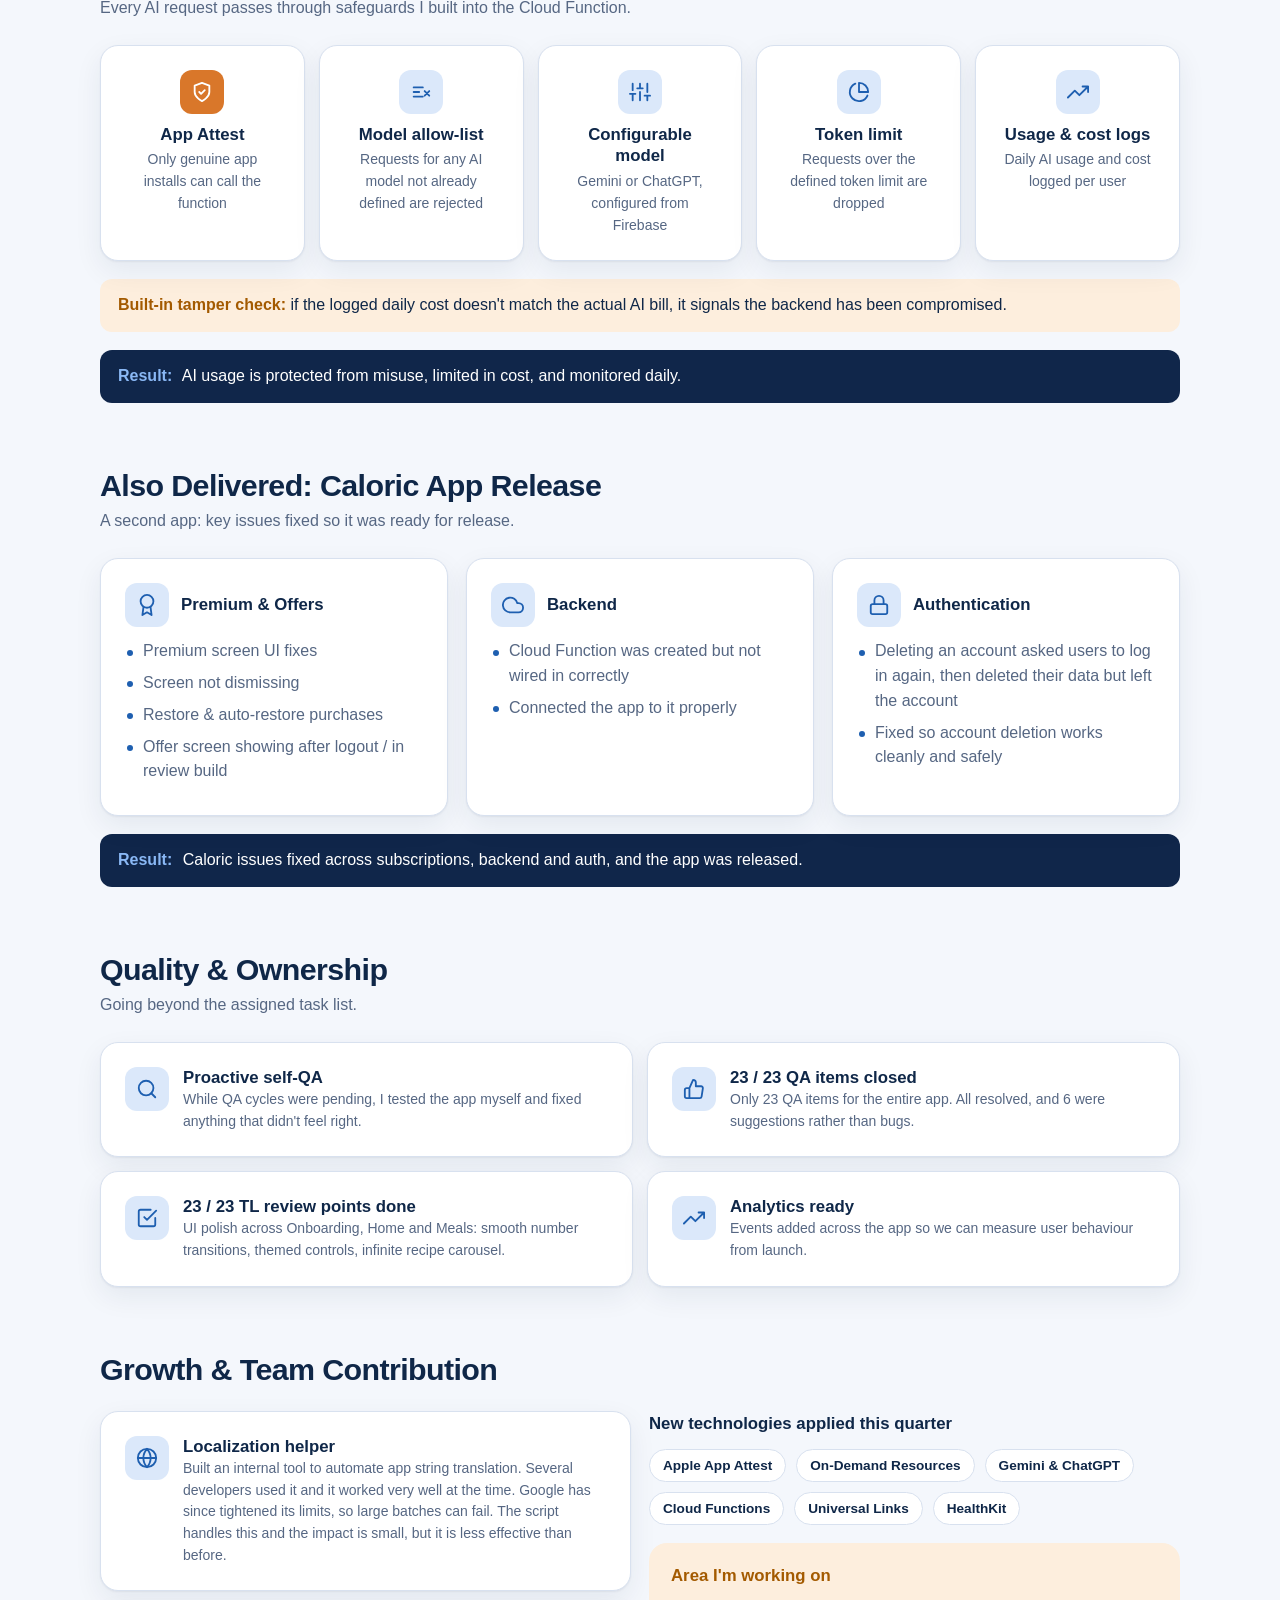
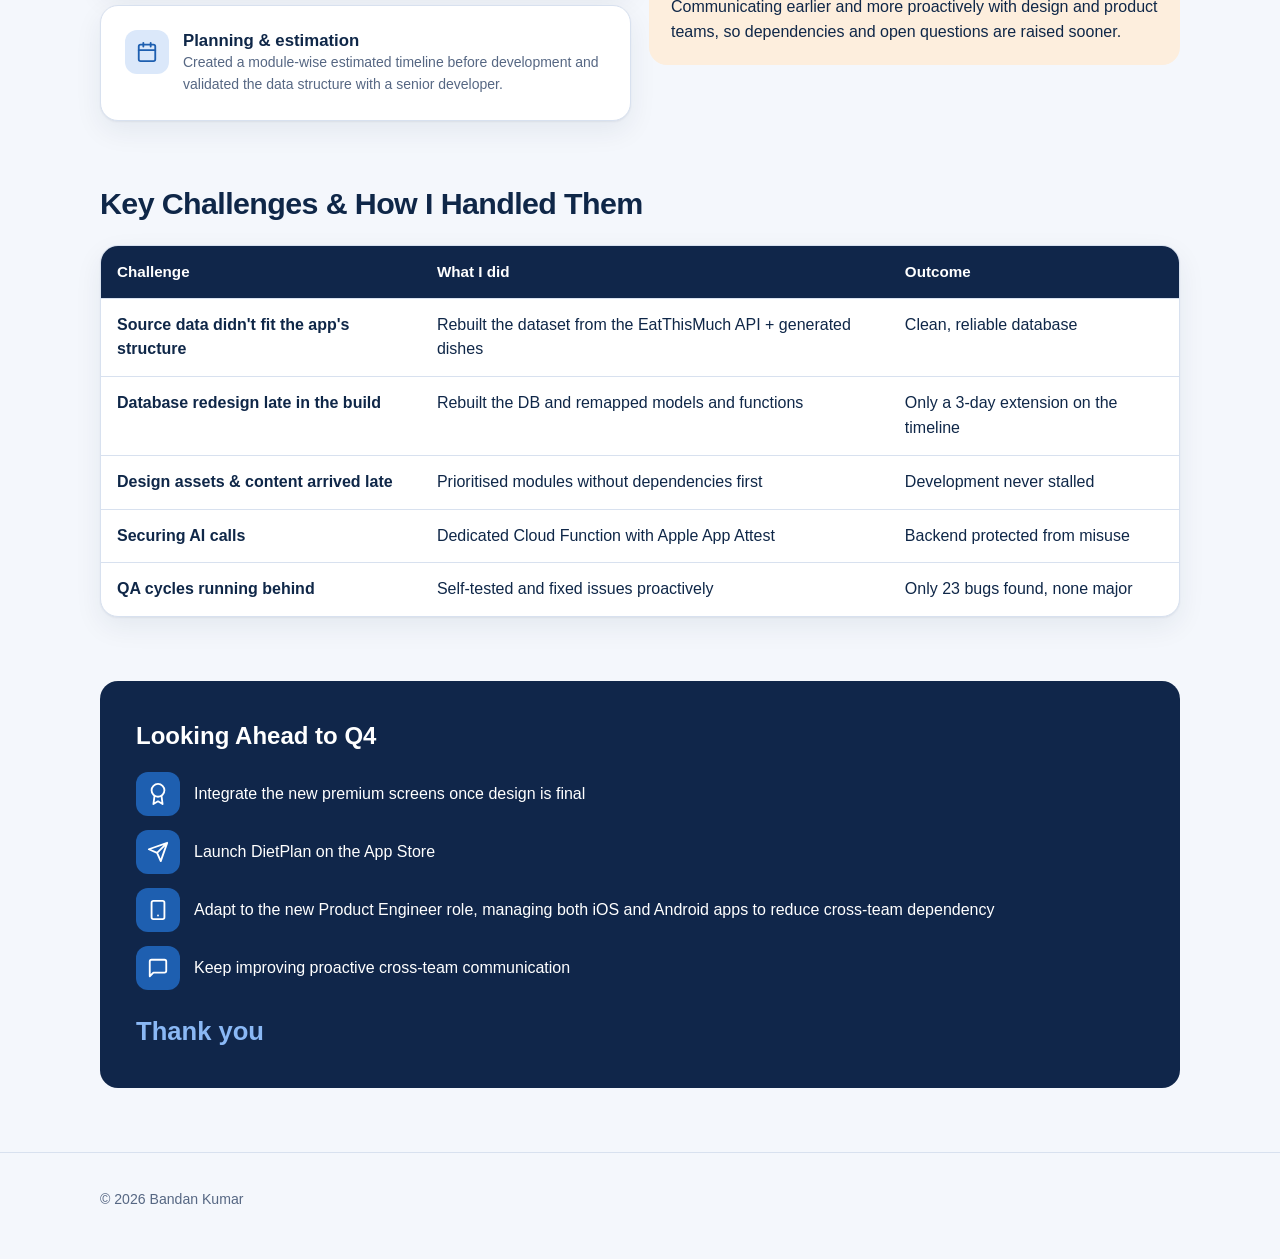
==== commit e15592f9: "Add section jump bar and switch the PDF and print layout to 16:9 slides Co-Authored-By: Claude Sonne" ====
--- a/q3-2026/index.html
+++ b/q3-2026/index.html
@@ -7,8 +7,8 @@
   <meta name="description" content="Q3 2026 performance review: DietPlan built end to end in about seven weeks, Caloric released, a 77 MB smaller app and a secured AI backend.">
   <meta name="color-scheme" content="light dark">
   <link rel="icon" href="data:image/svg+xml,%3Csvg xmlns='http://www.w3.org/2000/svg' viewBox='0 0 32 32'%3E%3Crect width='32' height='32' rx='9' fill='%231e5fb0'/%3E%3Ctext x='16' y='22' font-size='16' font-weight='800' text-anchor='middle' fill='white' font-family='Arial'%3EBK%3C/text%3E%3C/svg%3E">
-  <link rel="stylesheet" href="../assets/style.css?v=7">
-  <script src="../assets/theme.js?v=7"></script>
+  <link rel="stylesheet" href="../assets/style.css?v=124">
+  <script src="../assets/theme.js?v=9"></script>
 </head>
 <body>
 <!--sprite-->
@@ -68,10 +68,17 @@
     </div>
   </header>
 
+  <nav class="jump no-print" aria-label="Sections">
+    <div class="wrap">
+      <a href="#glance">At a glance</a><a href="#delivery">Delivery</a><a href="#dietplan">DietPlan</a><a href="#data">Data</a><a href="#size">App size</a><a href="#ai">AI</a><a href="#caloric">Caloric</a><a href="#quality">Quality</a><a href="#growth">Growth</a><a href="#challenges">Challenges</a>
+      <a class="other" href="../q4-2026/">Q4 plan <svg class="icon" aria-hidden="true"><use href="#arrow-right"/></svg></a>
+    </div>
+  </nav>
+
   <main class="wrap">
 
     <!-- At a glance -->
-    <section class="block">
+    <section class="block" id="glance">
       <h2>Q3 at a Glance</h2>
       <p class="sub">A new app from first screen to feature-complete, in one quarter.</p>
       <div class="grid stats">
@@ -84,7 +91,7 @@
     </section>
 
     <!-- Delivery -->
-    <section class="block">
+    <section class="block" id="delivery">
       <h2>Steady Delivery, Week on Week</h2>
       <p class="sub">Overall progress from weekly reports.</p>
       <div class="card split">
@@ -136,7 +143,7 @@
     </section>
 
     <!-- Also in v2.0 -->
-    <section class="block">
+    <section class="block" id="v2">
       <h2>Also in DietPlan v2.0</h2>
       <p class="sub">Work that doesn't show in a screenshot.</p>
       <div class="grid features">
@@ -150,7 +157,7 @@
     </section>
 
     <!-- Data -->
-    <section class="block">
+    <section class="block" id="data">
       <h2>Built the Meal &amp; Recipe Data from Scratch</h2>
       <p class="sub">Taking ownership of the app's core content.</p>
       <div class="grid compare">
@@ -176,7 +183,7 @@
     </section>
 
     <!-- App size -->
-    <section class="block">
+    <section class="block" id="size">
       <h2>Smaller, Faster App Download</h2>
       <p class="sub">Optimising what users download.</p>
       <div class="size-grid">
@@ -196,7 +203,7 @@
     </section>
 
     <!-- AI + App Attest -->
-    <section class="block">
+    <section class="block" id="ai">
       <h2>AI Features, Secured with App Attest</h2>
       <p class="sub">Adopting a newer Apple security technology.</p>
       <div class="size-grid two-col">
@@ -212,7 +219,7 @@
     </section>
 
     <!-- AI backend -->
-    <section class="block">
+    <section class="block" id="backend">
       <h2>AI Backend: Secure &amp; Cost-Controlled</h2>
       <p class="sub">Every AI request passes through safeguards I built into the Cloud Function.</p>
       <div class="grid pipeline">
@@ -248,7 +255,7 @@
     </section>
 
     <!-- Quality -->
-    <section class="block">
+    <section class="block" id="quality">
       <h2>Quality &amp; Ownership</h2>
       <p class="sub">Going beyond the assigned task list.</p>
       <div class="grid features wide">
@@ -260,7 +267,7 @@
     </section>
 
     <!-- Growth -->
-    <section class="block">
+    <section class="block" id="growth">
       <h2>Growth &amp; Team Contribution</h2>
       <div class="grid two-up">
         <div class="grid stack-col">
@@ -278,7 +285,7 @@
     </section>
 
     <!-- Challenges -->
-    <section class="block">
+    <section class="block" id="challenges">
       <h2>Key Challenges &amp; How I Handled Them</h2>
       <div class="table-wrap">
         <table>
@@ -295,7 +302,7 @@
     </section>
 
     <!-- Q4 -->
-    <section class="block">
+    <section class="block" id="ahead">
       <div class="ahead">
         <h2>Looking Ahead to Q4</h2>
         <ul>
--- a/assets/style.css
+++ b/assets/style.css
@@ -592,3 +592,110 @@
 .stack-col.roomy { gap: 18px; }
 @media (max-width: 860px) { .size-grid.two-col { grid-template-columns: 1fr; } .shot.phone { justify-self: center; } }
 @media print { .shot.phone { width: 110px; } .size-grid.two-col { grid-template-columns: 1fr auto; } .features.wide { grid-template-columns: repeat(2, 1fr); } .two-up { grid-template-columns: 1fr 1fr; } }
+
+/* ---------- Search visibility ---------- */
+.kw-list { display: grid; }
+.kw-list li { display: flex; align-items: center; justify-content: space-between; gap: 16px; padding: 12px 0; border-top: 1px solid var(--line); }
+.kw-list li:first-child { border-top: 0; padding-top: 0; }
+.kw-term { font-weight: 600; }
+.rank { flex: none; min-width: 52px; text-align: center; padding: 3px 12px; border-radius: 999px; background: var(--brand-soft); color: var(--brand); font-weight: 700; font-size: .9rem; }
+.rank.none { background: var(--surface-2); color: var(--muted); font-weight: 600; font-size: .8rem; }
+.kw-card .note { margin-top: 14px; }
+@media print { .kw-card { break-inside: avoid; } }
+
+/* ---------- Section jump bar ---------- */
+.jump {
+  position: sticky; top: 61px; z-index: 9;
+  background: color-mix(in srgb, var(--bg) 92%, transparent);
+  backdrop-filter: saturate(160%) blur(10px); -webkit-backdrop-filter: saturate(160%) blur(10px);
+  border-bottom: 1px solid var(--line);
+}
+.jump .wrap { display: flex; align-items: center; gap: 6px; padding: 8px 0; overflow-x: auto; scrollbar-width: none; }
+.jump .wrap::-webkit-scrollbar { display: none; }
+.jump a {
+  flex: none; padding: 6px 12px; border-radius: 999px; font-size: .85rem; font-weight: 600;
+  color: var(--muted); text-decoration: none; white-space: nowrap; transition: background .15s, color .15s;
+}
+.jump a:hover { color: var(--text); background: var(--surface-2); }
+.jump a[aria-current="true"] { color: var(--brand); background: var(--brand-soft); }
+.jump a.other { margin-left: auto; display: inline-flex; align-items: center; gap: 6px; color: var(--brand); }
+.jump a.other .icon { width: 1em; height: 1em; }
+.block { scroll-margin-top: 130px; }
+html { scroll-padding-top: 130px; }
+
+/* =====================================================================
+   Slide layout for print and PDF: 16:9 landscape, one section per slide.
+   Two slides fit on a portrait A4 sheet, and on screen it reads as a deck.
+   ===================================================================== */
+@page {
+  size: 13.333in 7.5in;
+  margin: 0.45in 0.55in 0.6in;
+  @bottom-left { content: "Bandan Kumar"; font: 9pt -apple-system, "Segoe UI", Arial, sans-serif; color: #6b7a90; }
+  @bottom-right { content: counter(page); font: 9pt -apple-system, "Segoe UI", Arial, sans-serif; color: #6b7a90; }
+}
+@page title { margin: 0; @bottom-left { content: none; } @bottom-right { content: none; } }
+
+@media print {
+  html { font-size: 22px; }
+  body { line-height: 1.4; }
+  .print-foot, .footer, .jump { display: none !important; }
+
+  /* Title slide */
+  .report-hero {
+    page: title; height: 7.5in; box-sizing: border-box; margin: 0; padding: 0 0.9in;
+    display: flex; align-items: center; break-after: page; break-inside: avoid;
+  }
+  .report-hero .wrap { width: 100%; }
+  .report-hero h1 { font-size: 3.6rem; }
+  .report-hero .period { font-size: 1.5rem; }
+  .report-hero .who { margin-top: 2.2rem; }
+
+  /* One section per slide */
+  main.wrap { width: 100%; }
+  .block { break-before: page; break-inside: avoid; margin: 0; padding: 0; }
+  .block > h2 { font-size: 1.9rem; }
+  .block > .sub { margin: 4px 0 14px; font-size: 1rem; }
+  .sub-section { break-before: page; margin-top: 0; }
+  .grid { gap: 12px; }
+  .card { padding: 14px 16px; box-shadow: none; }
+  .feature, .step, .rule, .glance-card, .row-card { padding: 14px 16px; }
+  .result, .tamper { margin-top: 12px; padding: 10px 16px; }
+
+  /* Wider grids use the landscape width */
+  .stats { grid-template-columns: repeat(4, 1fr); }
+  .stat .big { font-size: 2.3rem; }
+  .features, .features.wide { grid-template-columns: repeat(3, 1fr); }
+  .three { grid-template-columns: repeat(3, 1fr); }
+  .pipeline, .flow { grid-template-columns: repeat(5, 1fr); }
+  .compare { grid-template-columns: 1fr 1fr; }
+  .split { grid-template-columns: 1.6fr 1fr; }
+  .two-up { grid-template-columns: 1fr 1fr; }
+  .size-grid { grid-template-columns: .9fr 1.5fr auto; }
+  .size-grid.two-col { grid-template-columns: 1fr auto; }
+  .chart { height: 250px; }
+  .shot.phone { width: 120px; }
+  .size-card .big { font-size: 2.6rem; }
+  td, th { font-size: .95rem; }
+  tbody td { padding: 10px 14px; }
+
+  /* Screenshots: all eight in one row on their own slide */
+  .gallery { flex-wrap: nowrap; gap: 10px; justify-content: space-between; margin-top: 10px; }
+  .shot { flex: 1 1 0; min-width: 0; max-width: 12.5%; }
+  .shot figcaption { font-size: .75rem; margin-top: 6px; }
+  .size-grid .shot, .shot.phone { flex: none; max-width: none; }
+
+  /* Q4: each app plan gets its own slide, in two columns */
+  .apps:has(.plan) { display: block; }
+  .plan { break-before: page; break-inside: auto; column-count: 2; column-gap: 0.5in; margin: 0; }
+  .plan > * { break-inside: avoid; }
+  .group:first-of-type .plan:first-child, .group + .group .plan:first-child { break-before: auto; }
+  #plans .group + .group { break-before: page; margin-top: 0; }
+  #glance .group + .group, #funnel .group + .group { break-before: auto; margin-top: 18px; }
+  .plan { font-size: .84rem; }
+  .plan h3 { font-size: 1.3rem; }
+  .plan h4 { margin: 12px 0 6px; break-after: avoid; }
+  .plan .why { margin-bottom: 4px; }
+  .group-head { break-after: avoid; margin-bottom: 10px; }
+  .glance { grid-template-columns: repeat(3, 1fr); }
+  .apps:not(:has(.plan)) { grid-template-columns: repeat(3, 1fr); }
+}
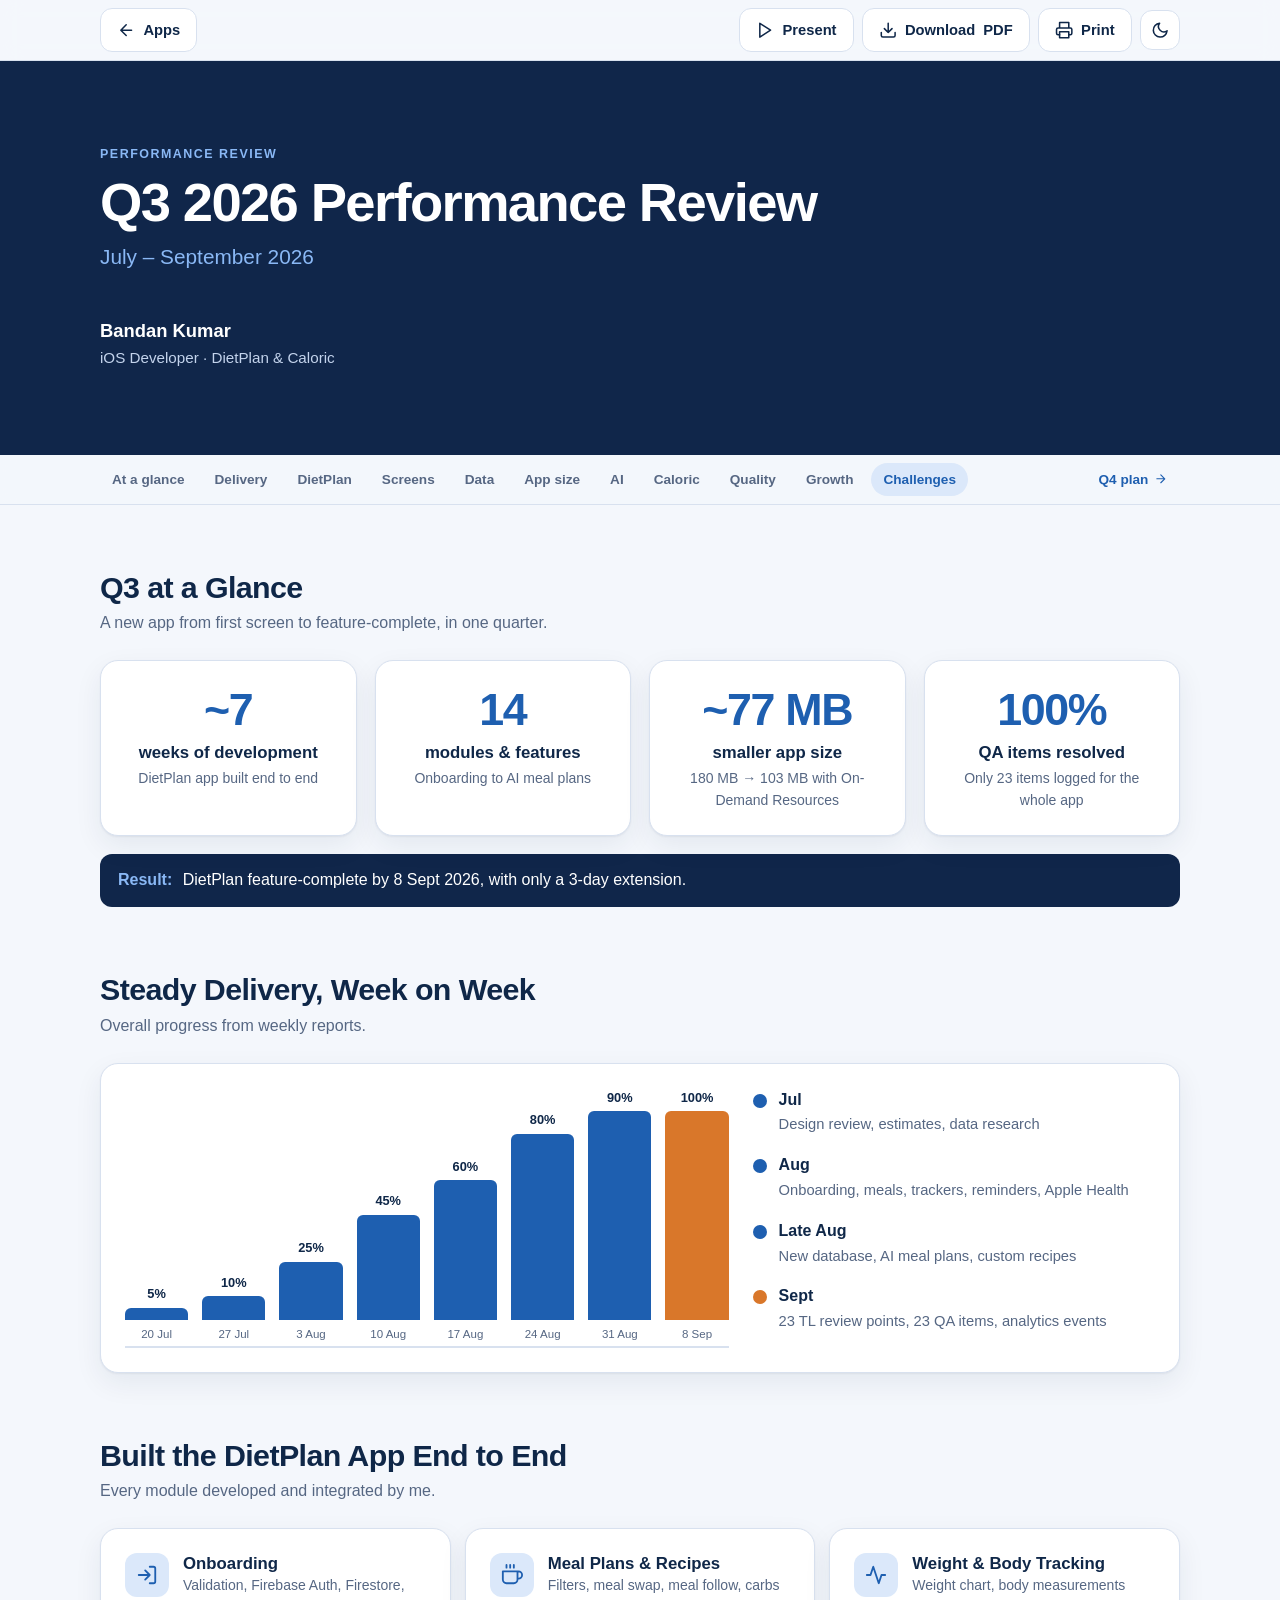
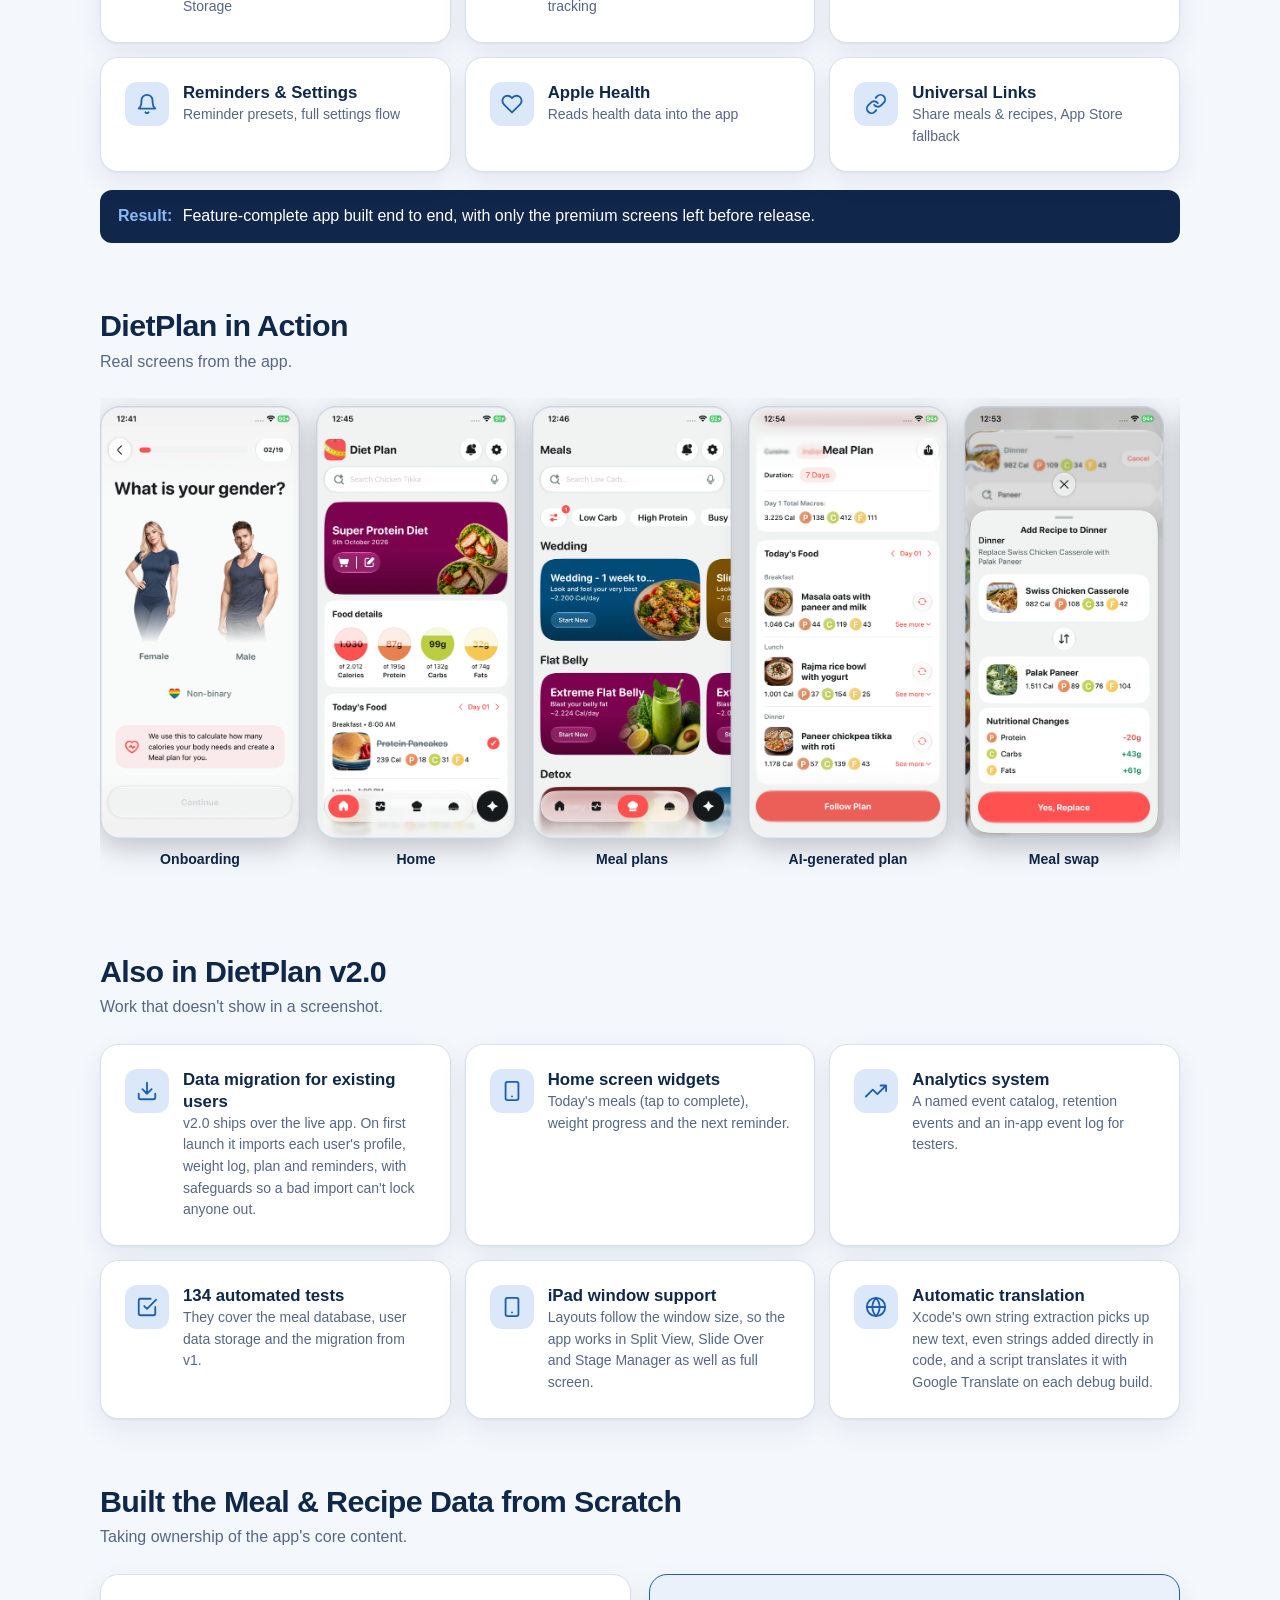
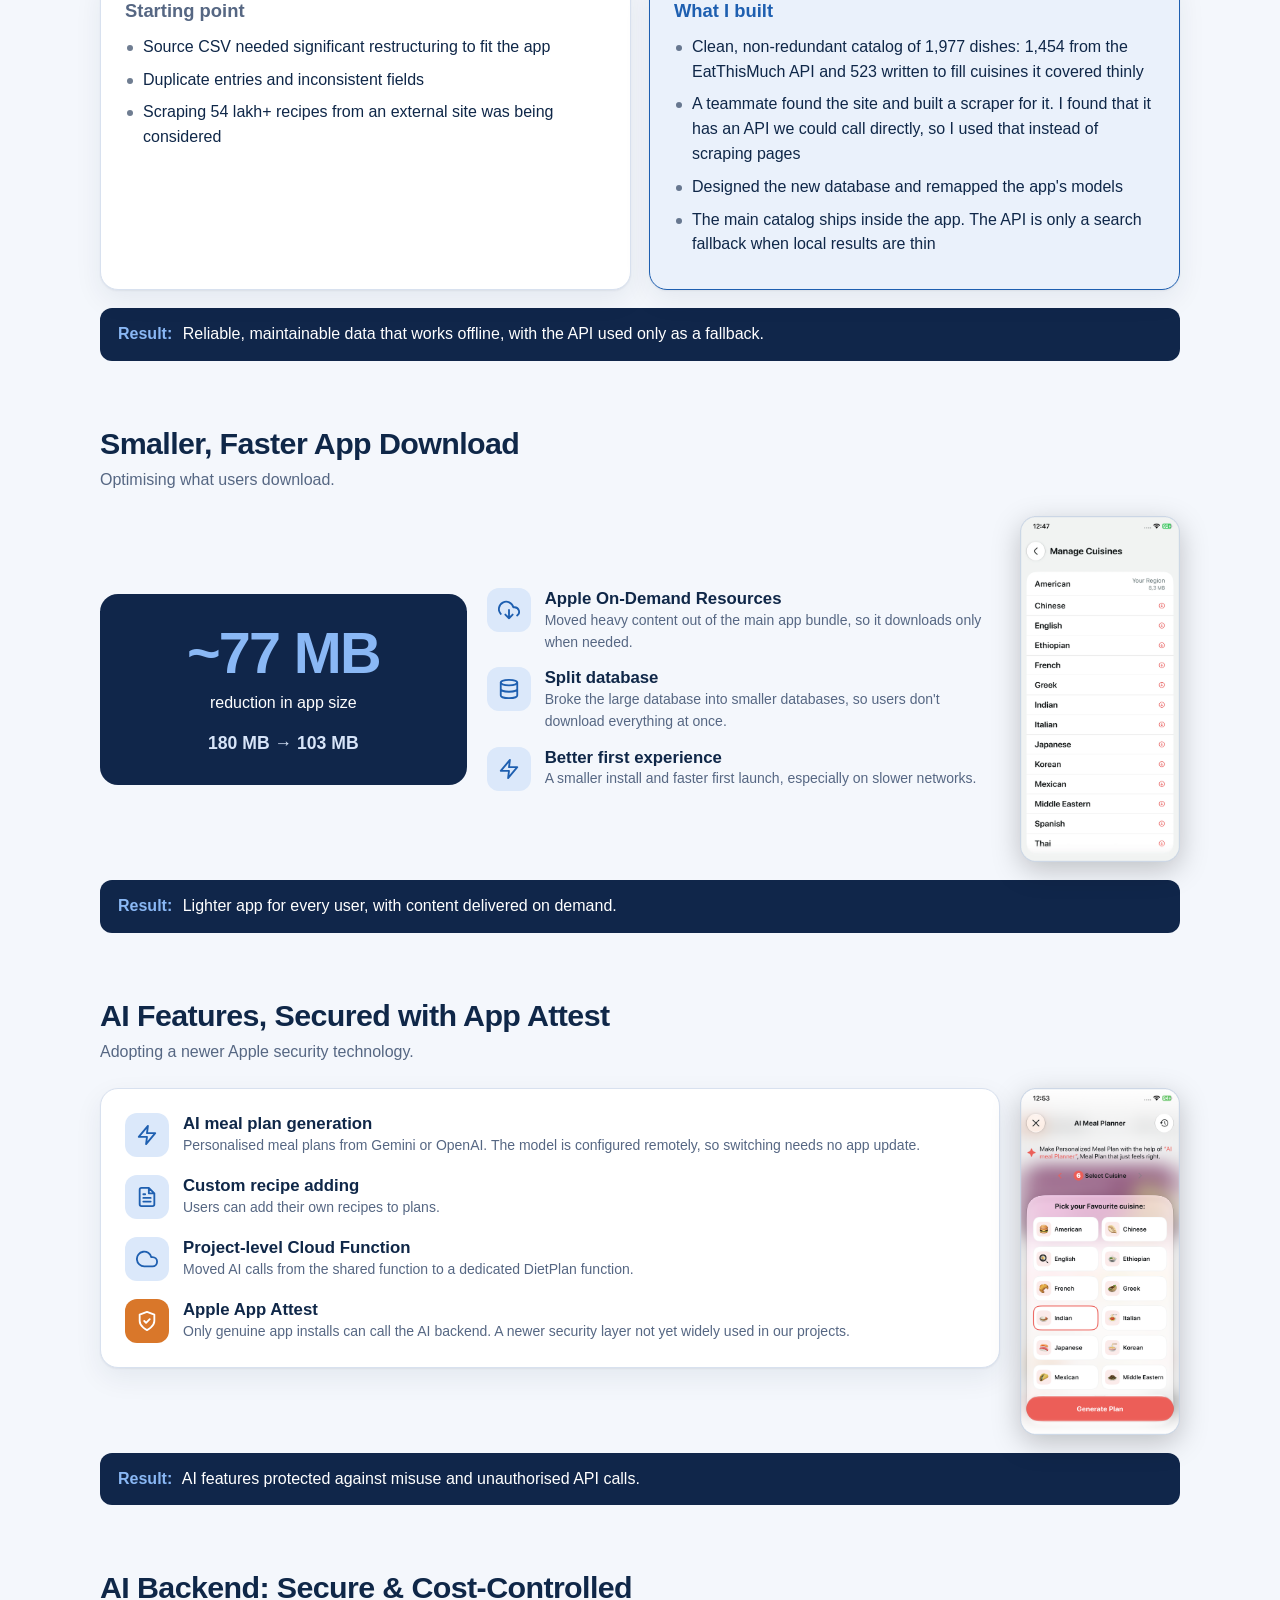
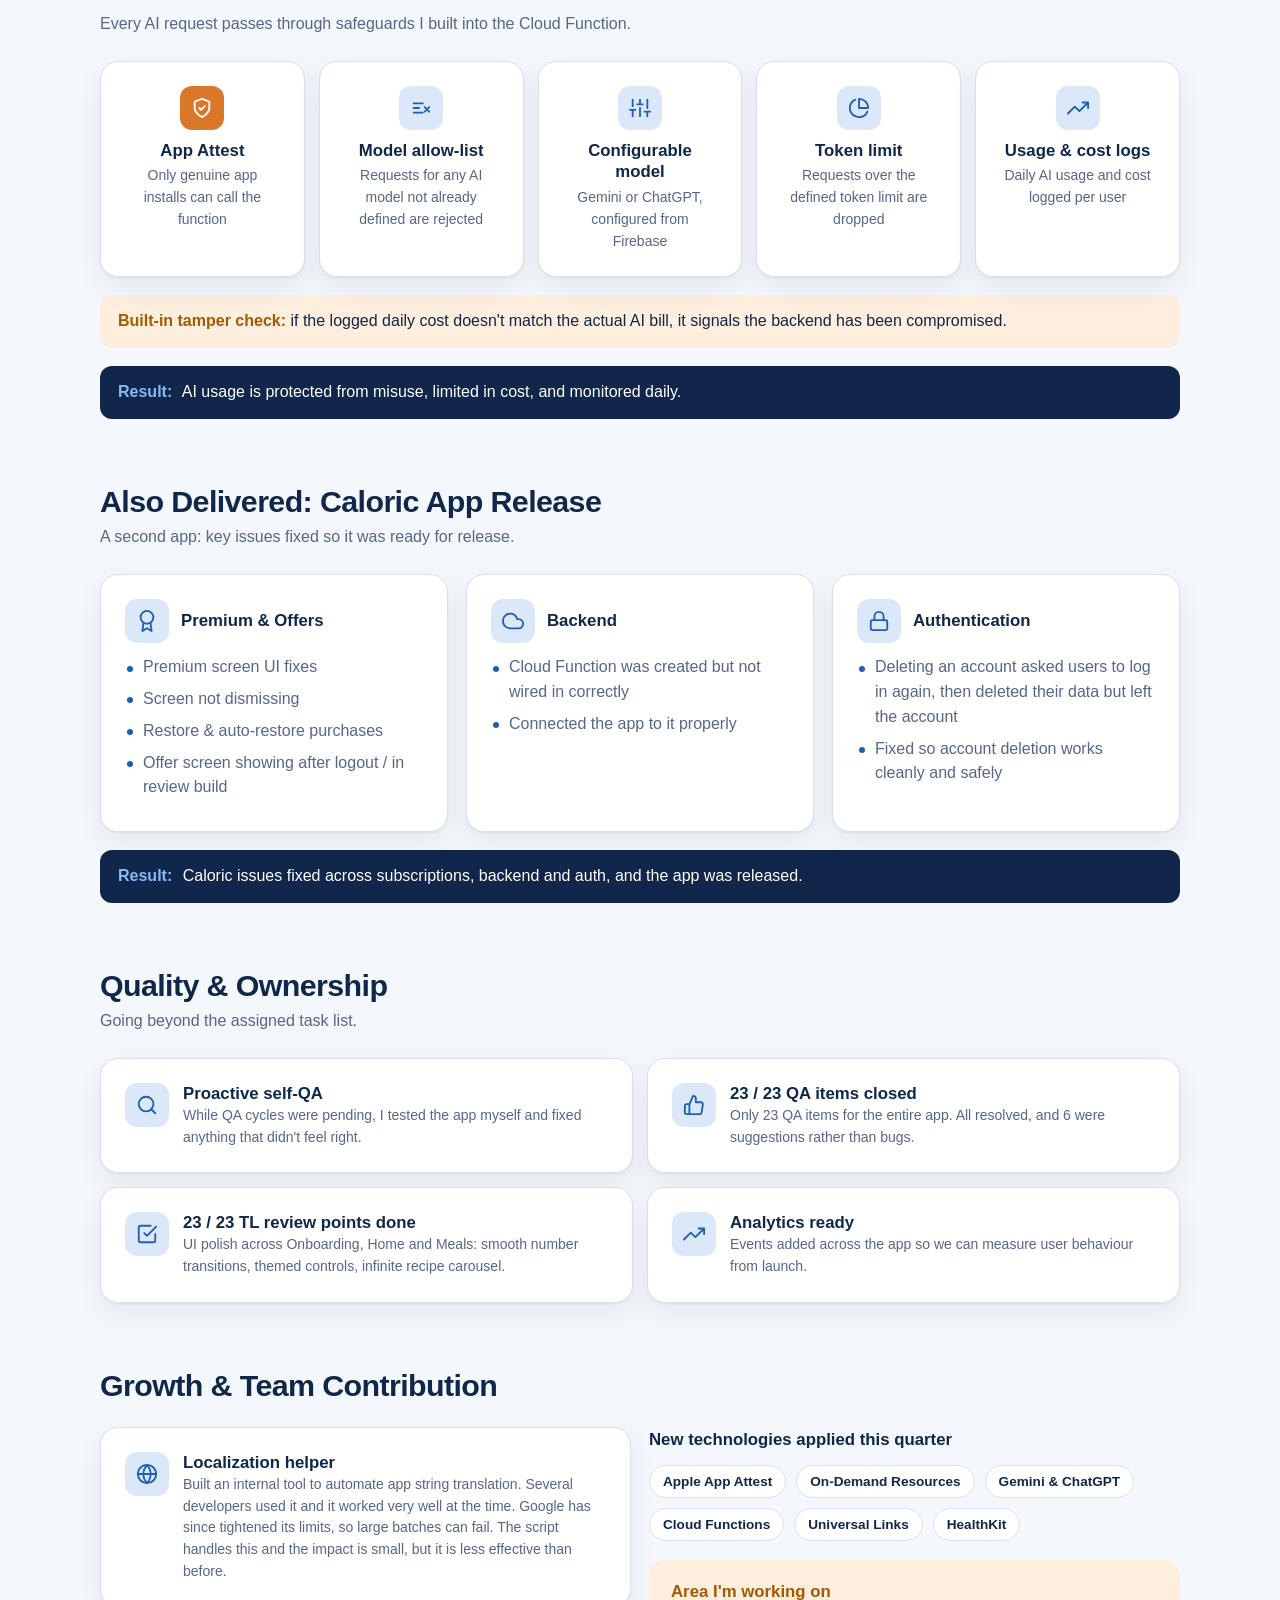
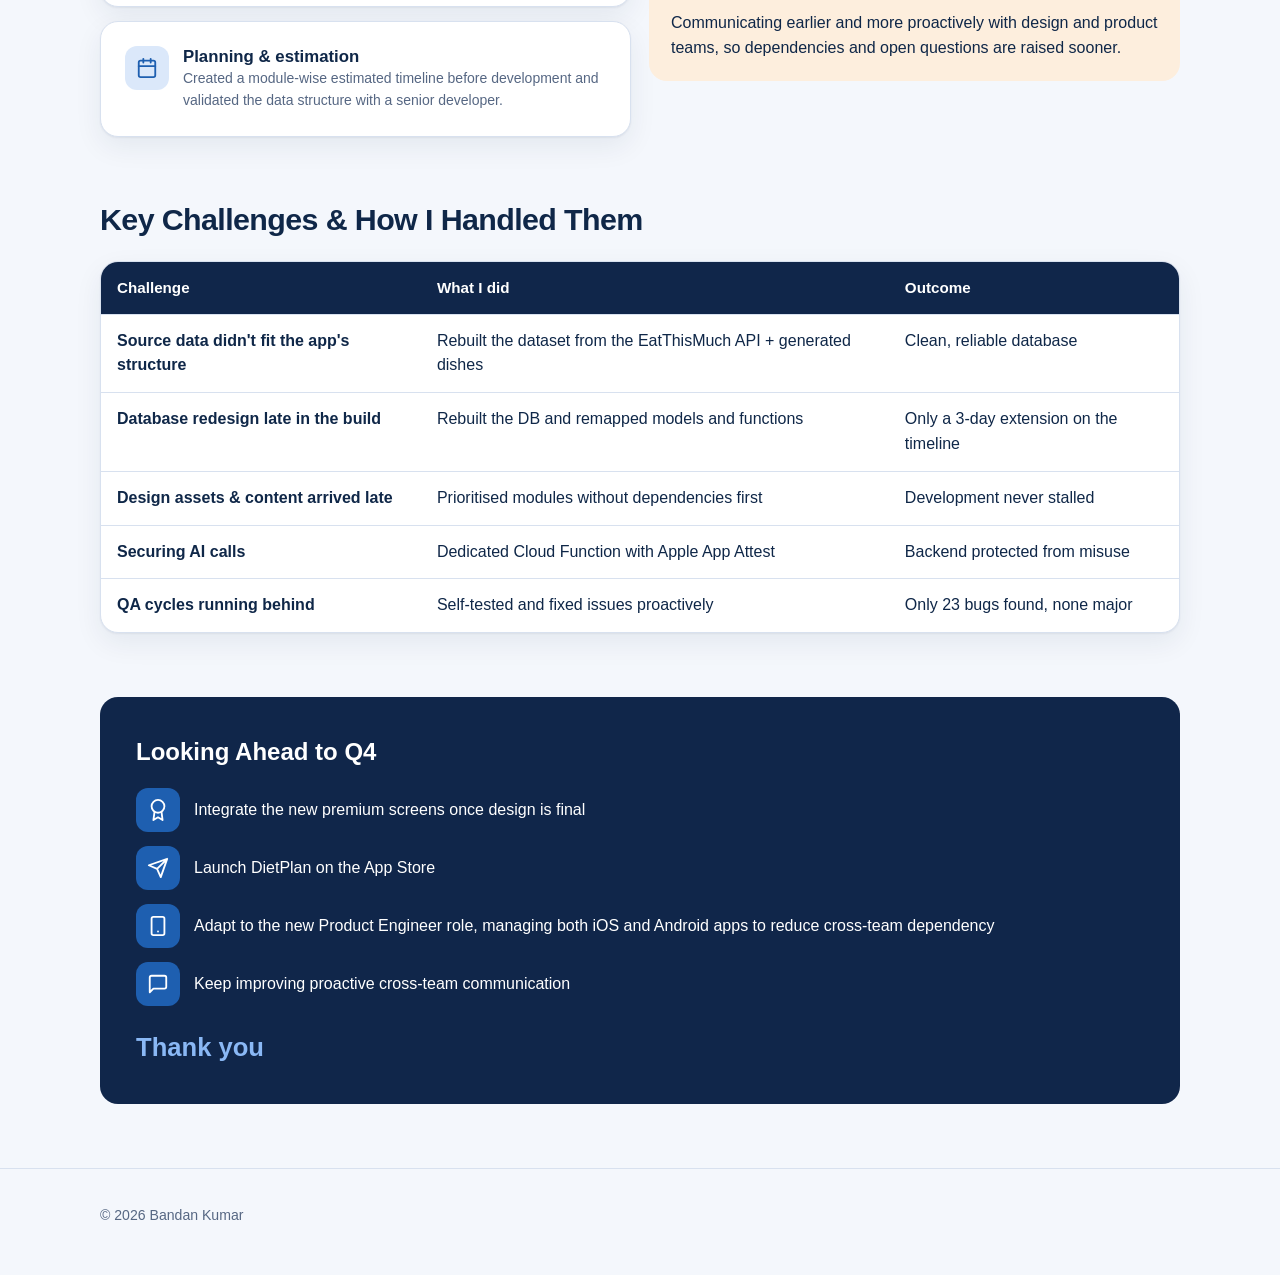
==== commit 880c3ce6: "Add comparison, iOS vs Android and baseline sections, and a presenter mode with arrow-key navigation" ====
--- a/q3-2026/index.html
+++ b/q3-2026/index.html
@@ -6,8 +6,26 @@
   <title>Q3 2026 Performance Review · Bandan Kumar</title>
   <meta name="description" content="Q3 2026 performance review: DietPlan built end to end in about seven weeks, Caloric released, a 77 MB smaller app and a secured AI backend.">
   <meta name="color-scheme" content="light dark">
+  <!--meta-->
+  <meta name="robots" content="noindex, nofollow">
+  <meta name="theme-color" content="#f4f7fc" media="(prefers-color-scheme: light)">
+  <meta name="theme-color" content="#0a101c" media="(prefers-color-scheme: dark)">
+  <link rel="apple-touch-icon" href="../assets/icon-180.png">
+  <meta property="og:type" content="website">
+  <meta property="og:site_name" content="Bandan Kumar">
+  <meta property="og:title" content="Q3 2026 Performance Review · Bandan Kumar">
+  <meta property="og:description" content="Q3 2026 performance review: DietPlan built end to end in about seven weeks, Caloric released, a 77 MB smaller app and a secured AI backend.">
+  <meta property="og:url" content="https://bandan-kumar.github.io/report/q3-2026/">
+  <meta property="og:image" content="https://bandan-kumar.github.io/report/assets/og/q3-2026.png">
+  <meta property="og:image:width" content="1200">
+  <meta property="og:image:height" content="630">
+  <meta name="twitter:card" content="summary_large_image">
+  <meta name="twitter:title" content="Q3 2026 Performance Review · Bandan Kumar">
+  <meta name="twitter:description" content="Q3 2026 performance review: DietPlan built end to end in about seven weeks, Caloric released, a 77 MB smaller app and a secured AI backend.">
+  <meta name="twitter:image" content="https://bandan-kumar.github.io/report/assets/og/q3-2026.png">
+  <!--/meta-->
   <link rel="icon" href="data:image/svg+xml,%3Csvg xmlns='http://www.w3.org/2000/svg' viewBox='0 0 32 32'%3E%3Crect width='32' height='32' rx='9' fill='%231e5fb0'/%3E%3Ctext x='16' y='22' font-size='16' font-weight='800' text-anchor='middle' fill='white' font-family='Arial'%3EBK%3C/text%3E%3C/svg%3E">
-  <link rel="stylesheet" href="../assets/style.css?v=124">
+  <link rel="stylesheet" href="../assets/style.css?v=130">
   <script src="../assets/theme.js?v=9"></script>
 </head>
 <body>
@@ -46,12 +64,18 @@
   <symbol id="send" viewBox="0 0 24 24"><g fill="none" stroke="currentColor" stroke-width="2" stroke-linecap="round" stroke-linejoin="round"><path d="M22 2L11 13M22 2l-7 20-4-9-9-4 20-7z"/></g></symbol>
   <symbol id="smartphone" viewBox="0 0 24 24"><g fill="none" stroke="currentColor" stroke-width="2" stroke-linecap="round" stroke-linejoin="round"><rect x="5" y="2" width="14" height="20" rx="2"/><path d="M12 18h.01"/></g></symbol>
   <symbol id="message" viewBox="0 0 24 24"><g fill="none" stroke="currentColor" stroke-width="2" stroke-linecap="round" stroke-linejoin="round"><path d="M21 15a2 2 0 0 1-2 2H7l-4 4V5a2 2 0 0 1 2-2h14a2 2 0 0 1 2 2z"/></g></symbol>
+  <symbol id="play" viewBox="0 0 24 24"><g fill="none" stroke="currentColor" stroke-width="2" stroke-linecap="round" stroke-linejoin="round"><polygon points="5 3 19 12 5 21 5 3"/></g></symbol>
+  <symbol id="maximize" viewBox="0 0 24 24"><g fill="none" stroke="currentColor" stroke-width="2" stroke-linecap="round" stroke-linejoin="round"><path d="M8 3H5a2 2 0 0 0-2 2v3m18 0V5a2 2 0 0 0-2-2h-3m0 18h3a2 2 0 0 0 2-2v-3M3 16v3a2 2 0 0 0 2 2h3"/></g></symbol>
+  <symbol id="x" viewBox="0 0 24 24"><g fill="none" stroke="currentColor" stroke-width="2" stroke-linecap="round" stroke-linejoin="round"><path d="M18 6L6 18M6 6l12 12"/></g></symbol>
+  <symbol id="chevron-left" viewBox="0 0 24 24"><g fill="none" stroke="currentColor" stroke-width="2" stroke-linecap="round" stroke-linejoin="round"><path d="M15 18l-6-6 6-6"/></g></symbol>
+  <symbol id="chevron-right" viewBox="0 0 24 24"><g fill="none" stroke="currentColor" stroke-width="2" stroke-linecap="round" stroke-linejoin="round"><path d="M9 18l6-6-6-6"/></g></symbol>
 </svg>
 <!--/sprite-->
   <header class="topbar">
     <div class="wrap">
       <a class="btn" href="../" data-back><svg class="icon" aria-hidden="true"><use href="#arrow-left"/></svg> <span>Apps</span></a>
       <div class="actions">
+        <button class="btn" type="button" data-present title="Present full screen (P). Use the arrow keys to change slides."><svg class="icon" aria-hidden="true"><use href="#play"/></svg> <span class="label-long">Present</span></button>
         <a class="btn" href="Bandan-Kumar-Q3-2026-Review.pdf" download><svg class="icon" aria-hidden="true"><use href="#download"/></svg> <span class="label-long">Download</span> PDF</a>
         <button class="btn" type="button" data-print><svg class="icon" aria-hidden="true"><use href="#printer"/></svg> <span class="label-long">Print</span></button>
         <button class="btn icon-only" type="button" data-theme-toggle aria-label="Switch theme"><svg class="icon" aria-hidden="true"><use href="#moon"/></svg></button>
@@ -70,7 +94,7 @@
 
   <nav class="jump no-print" aria-label="Sections">
     <div class="wrap">
-      <a href="#glance">At a glance</a><a href="#delivery">Delivery</a><a href="#dietplan">DietPlan</a><a href="#data">Data</a><a href="#size">App size</a><a href="#ai">AI</a><a href="#caloric">Caloric</a><a href="#quality">Quality</a><a href="#growth">Growth</a><a href="#challenges">Challenges</a>
+      <a href="#glance">At a glance</a><a href="#delivery">Delivery</a><a href="#dietplan">DietPlan</a><a href="#screens">Screens</a><a href="#data">Data</a><a href="#size">App size</a><a href="#ai">AI</a><a href="#caloric">Caloric</a><a href="#quality">Quality</a><a href="#growth">Growth</a><a href="#challenges">Challenges</a>
       <a class="other" href="../q4-2026/">Q4 plan <svg class="icon" aria-hidden="true"><use href="#arrow-right"/></svg></a>
     </div>
   </nav>
@@ -128,7 +152,11 @@
       </div>
       <p class="result"><b>Result:</b> Feature-complete app built end to end, with only the premium screens left before release.</p>
 
-      <h2 class="sub-section">DietPlan in Action</h2>
+    </section>
+
+    <!-- DietPlan screens -->
+    <section class="block" id="screens">
+      <h2>DietPlan in Action</h2>
       <p class="sub">Real screens from the app.</p>
       <div class="gallery" tabindex="0" aria-label="DietPlan screenshots, scroll sideways">
         <figure class="shot"><img src="../assets/img/dietplan-onboarding.png" alt="Onboarding screen asking 'What is your gender?'" loading="lazy" width="460" height="995"><figcaption>Onboarding</figcaption></figure>
@@ -321,5 +349,6 @@
   <footer class="footer no-print">
     <div class="wrap">© 2026 Bandan Kumar</div>
   </footer>
+  <script src="../assets/present.js?v=4" defer></script>
 </body>
 </html>
--- a/assets/style.css
+++ b/assets/style.css
@@ -526,10 +526,10 @@
 .metrics { display: grid; grid-template-columns: repeat(3, minmax(0, 1fr)); gap: 10px; }
 .metrics.cols-4 { grid-template-columns: repeat(4, minmax(0, 1fr)); }
 .metric { background: var(--surface-2); border-radius: var(--radius-sm); padding: 12px; min-width: 0; }
-.metric b { display: block; font-size: 1rem; line-height: 1.25; letter-spacing: -.01em; white-space: nowrap; }
+.metric b { display: block; font-size: 1rem; line-height: 1.25; letter-spacing: -.01em; overflow-wrap: anywhere; }
 .metric span { display: block; margin-top: 2px; font-size: .75rem; line-height: 1.3; color: var(--muted); }
 .metrics.cols-4 .metric { padding: 14px 16px; }
-.metrics.cols-4 .metric b { font-size: 1.2rem; }
+.metrics.cols-4 .metric b { font-size: 1.15rem; }
 .metrics.cols-4 .metric span { font-size: var(--fs-small); }
 .snapshot-card .note { margin-top: 16px; }
 
@@ -561,7 +561,7 @@
 @media print {
   :root, :root:not([data-theme="light"]), :root[data-theme="dark"] { --on-brand: #ffffff; }
   .metrics.cols-4 { grid-template-columns: repeat(4, 1fr); }
-  .metric b { white-space: nowrap; }
+  .metric b { overflow-wrap: anywhere; }
   .block, .section { margin-top: 20px; }
   .plans .group .grid, .glance { grid-template-columns: repeat(2, 1fr); }
   .group { break-inside: auto; }
@@ -699,3 +699,69 @@
   .glance { grid-template-columns: repeat(3, 1fr); }
   .apps:not(:has(.plan)) { grid-template-columns: repeat(3, 1fr); }
 }
+
+.row-buttons { display: flex; flex-wrap: wrap; gap: 10px; margin-top: 24px; }
+
+/* ---------- Comparison, platform and baseline tables ---------- */
+.cmp td b { font-weight: 700; }
+.cmp .sub-note { color: var(--muted); font-weight: 400; font-size: .85em; }
+.muted { color: var(--muted); }
+.delta { display: block; font-size: .8rem; color: var(--muted); margin-top: 2px; }
+.verdict { display: inline-block; padding: 2px 10px; border-radius: 999px; font-size: .8rem; font-weight: 700; }
+.verdict.ahead { background: var(--good-soft); color: var(--good); }
+.verdict.on-par { background: var(--surface-2); color: var(--muted); }
+.verdict.behind { background: var(--warn-soft); color: var(--warn); }
+.takeaway { margin-top: 14px; font-weight: 600; }
+.cmp-block h3 { font-size: 1.2rem; margin-bottom: 12px; }
+.cmp-block .note { margin-top: 8px; }
+.cmp-grid { align-items: start; }
+.base td { vertical-align: top; }
+@media (max-width: 640px) { .cmp td b { font-size: 1.02rem; } .delta { display: inline; margin-left: 8px; } }
+@media print { .cmp-grid { grid-template-columns: 1fr 1fr; } }
+
+/* ---------- Presenter mode ---------- */
+html.presenting, html.presenting body { overflow: hidden; }
+.deck { position: fixed; inset: 0; z-index: 1000; display: flex; flex-direction: column; background: var(--bg); color: var(--text); outline: none; }
+.deck[hidden] { display: none; }
+.deck-progress { flex: none; height: 4px; background: var(--line); }
+.deck-progress i { display: block; height: 100%; width: 0; background: var(--brand); transition: width .25s ease; }
+.deck-stage { flex: 1; min-height: 0; display: flex; align-items: center; justify-content: center; overflow: hidden; padding: 28px 32px 92px; cursor: pointer; }
+.deck-stage.is-hero { padding: 0; align-items: stretch; }
+.deck-stage .report-hero { width: 100%; height: 100%; display: flex; align-items: center; padding: 0 8vw; }
+.deck-stage .report-hero .wrap { width: 100%; margin: 0; }
+.deck-stage .report-hero h1 { font-size: clamp(2.6rem, 7vw, 5rem); }
+.deck-slide { width: min(1180px, calc(100vw - 64px)); flex: none; margin: 0 !important; scroll-margin-top: 0; }
+.deck-stage.scroll { align-items: flex-start; overflow-y: auto; }
+.deck-slide > h2 { font-size: 2.1rem; }
+.deck-slide .gallery { flex-wrap: nowrap; overflow: visible; justify-content: space-between; gap: 12px; padding: 0; }
+.deck-slide .shot { flex: 1 1 0; min-width: 0; max-width: 12.5%; }
+.deck-slide .shot figcaption { font-size: .8rem; }
+.deck-slide .shot.phone { flex: none; max-width: none; }
+.slide-item .plan { column-count: 2; column-gap: 40px; font-size: .95rem; box-shadow: none; }
+.slide-item .plan > * { break-inside: avoid; }
+.slide-item .plan h4 { break-after: avoid; }
+.deck-bar {
+  position: fixed; left: 50%; bottom: 20px; transform: translateX(-50%);
+  display: flex; align-items: center; gap: 4px; padding: 6px;
+  border-radius: 999px; background: var(--surface); border: 1px solid var(--line); box-shadow: var(--shadow);
+}
+.deck-bar button {
+  width: 40px; height: 40px; display: grid; place-items: center; border: 0; border-radius: 50%;
+  background: transparent; color: var(--text); cursor: pointer;
+}
+.deck-bar button:hover { background: var(--surface-2); }
+.deck-bar .icon { width: 20px; height: 20px; }
+.deck-count { min-width: 72px; text-align: center; font-weight: 700; font-variant-numeric: tabular-nums; }
+@media (prefers-reduced-motion: no-preference) {
+  .deck-stage > * { animation: deck-in .22s ease; }
+  @keyframes deck-in { from { opacity: 0; transform: translateY(10px); } to { opacity: 1; transform: none; } }
+}
+@media print { .deck, [data-present] { display: none !important; } }
+
+@media print {
+  .cmp th, .cmp td { padding: 7px 10px; font-size: .86rem; }
+  .cmp-block h3 { margin-bottom: 8px; font-size: 1.1rem; }
+  .cmp-block .note { font-size: .72rem; }
+  .takeaway { margin-top: 8px; font-size: .9rem; }
+  .verdict { padding: 1px 8px; font-size: .72rem; }
+}
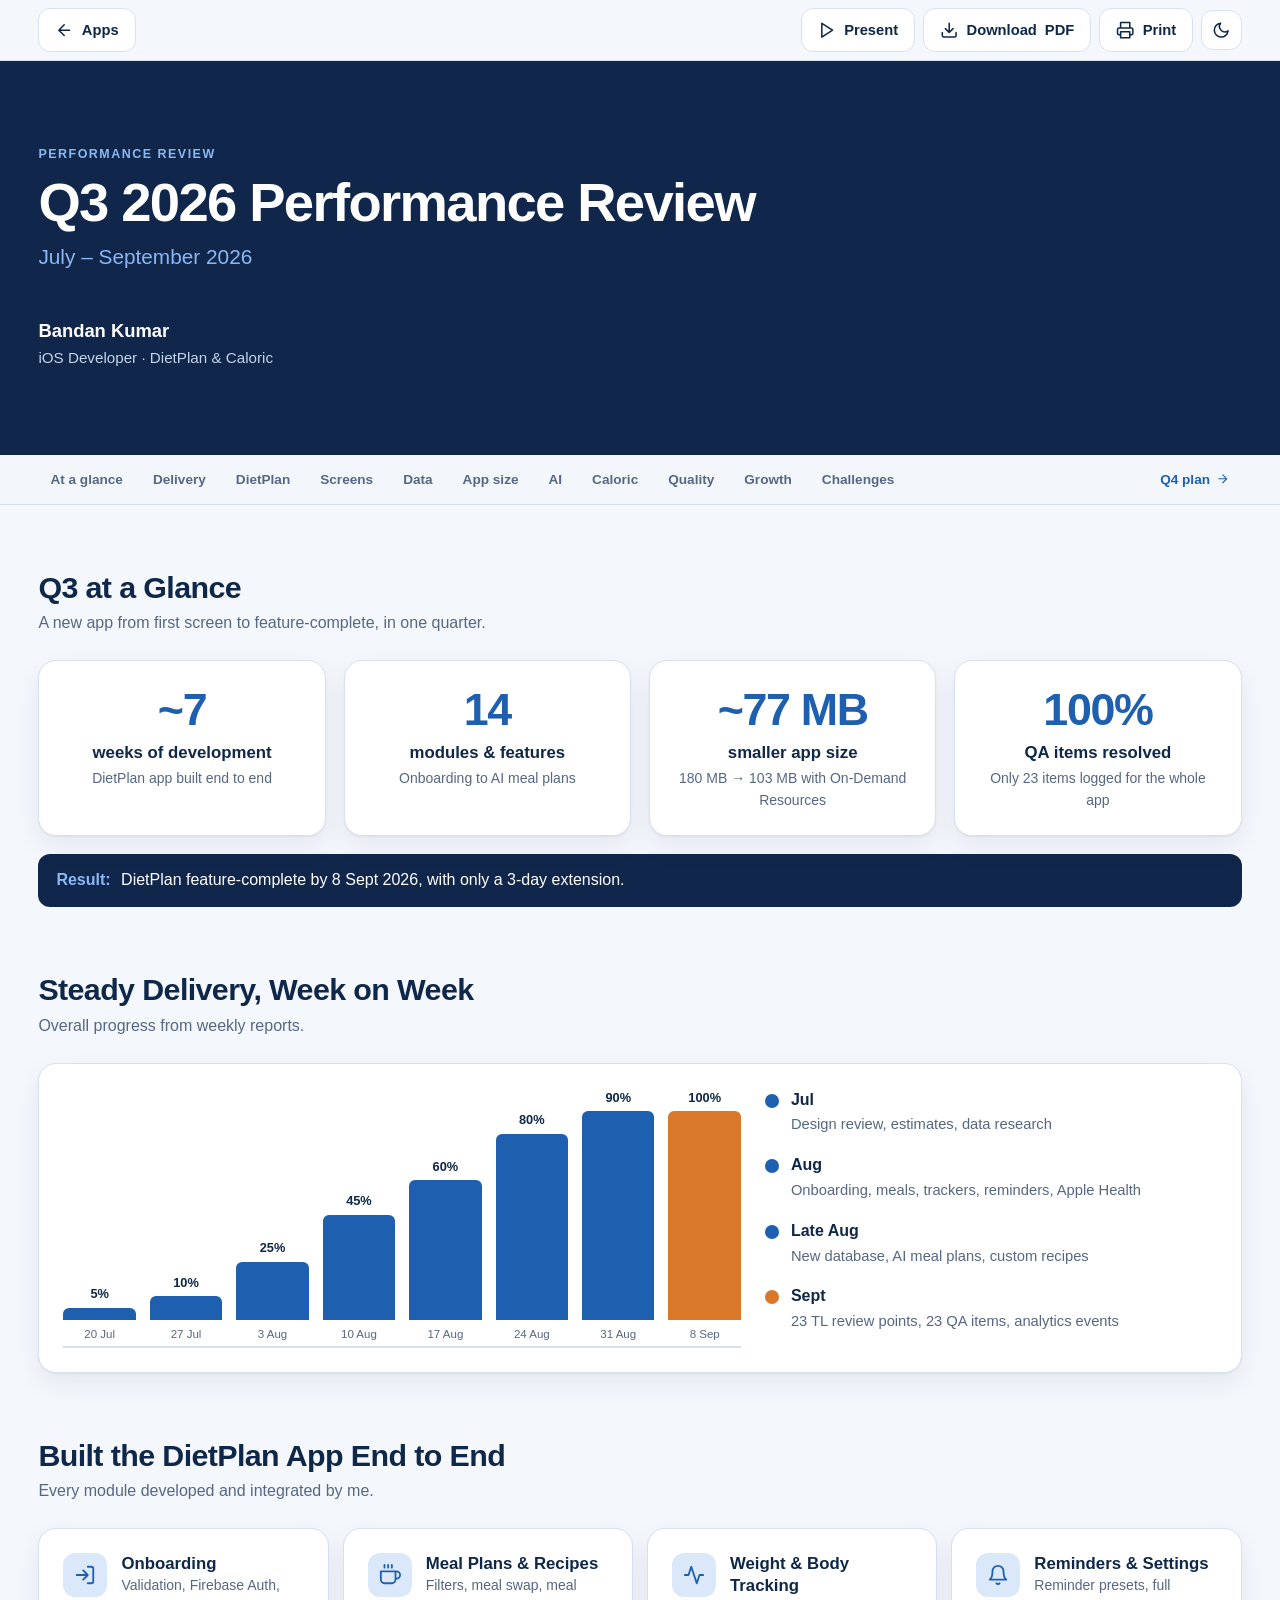
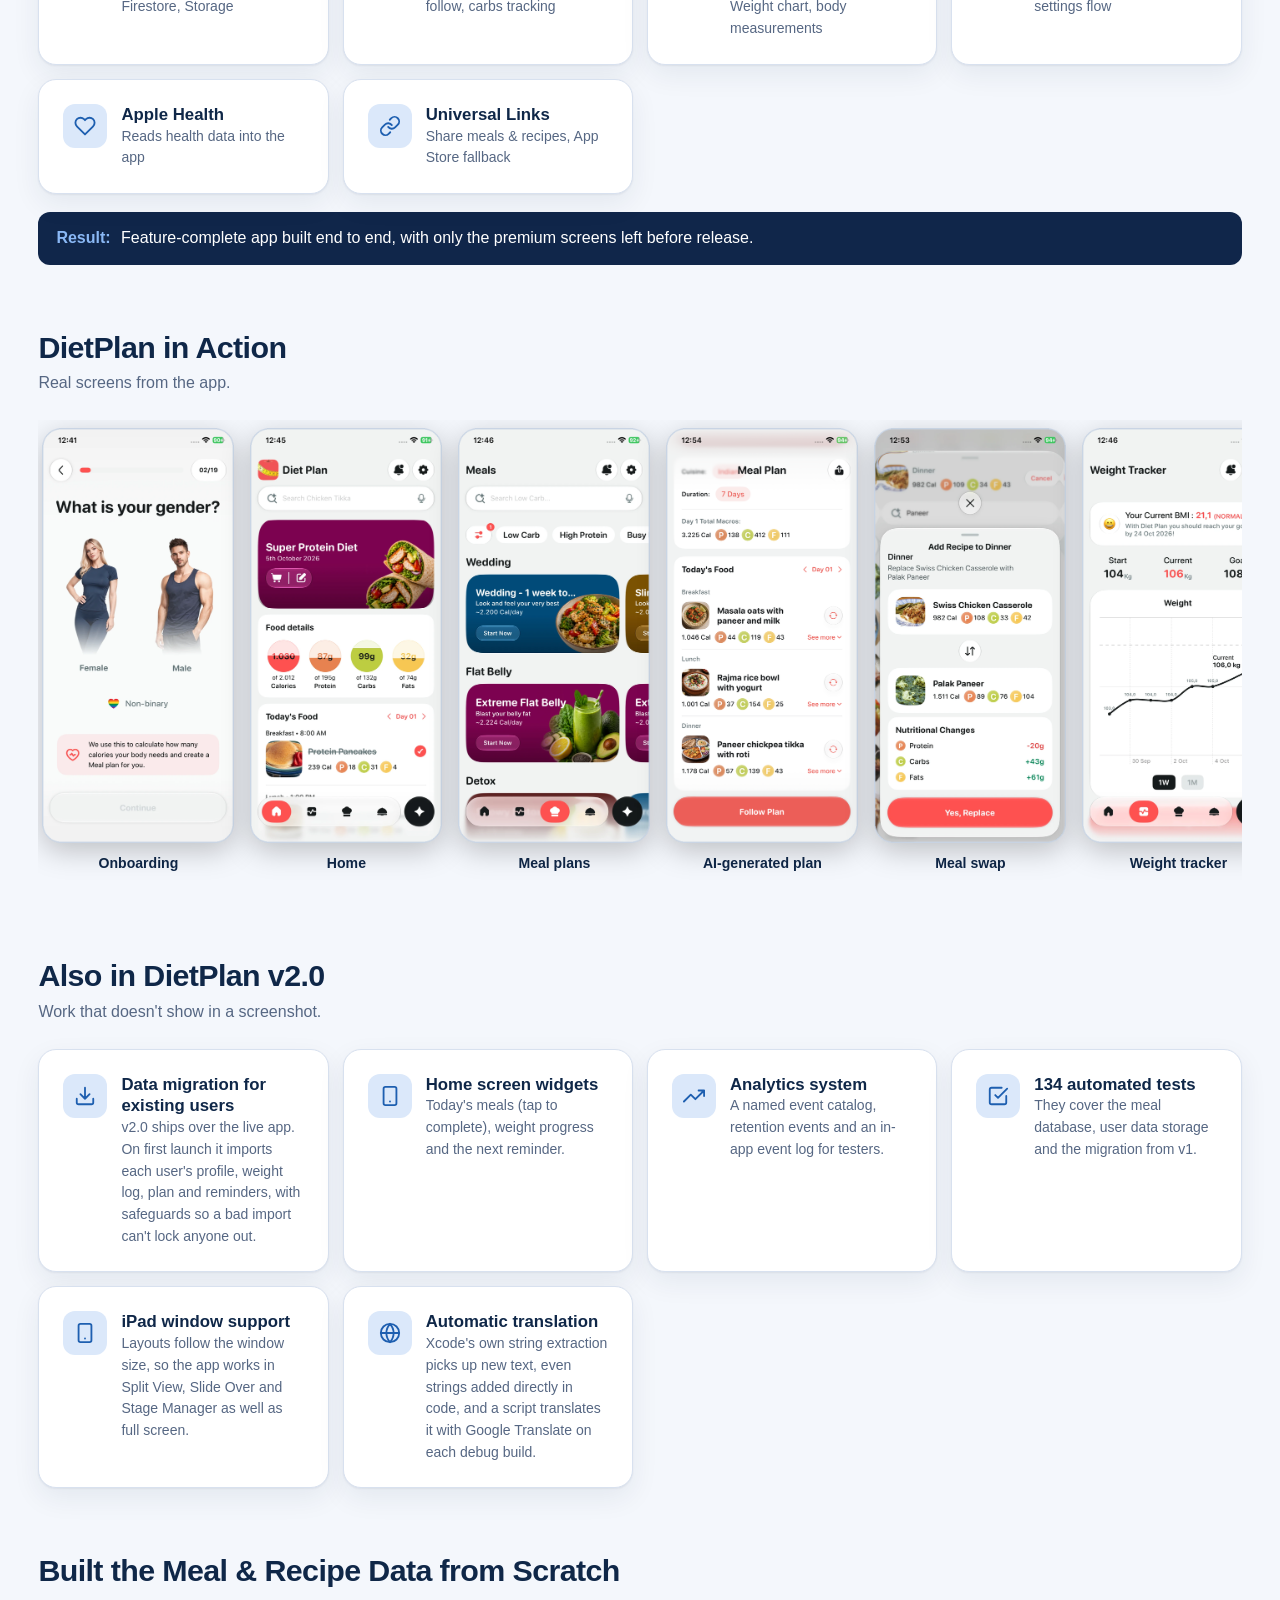
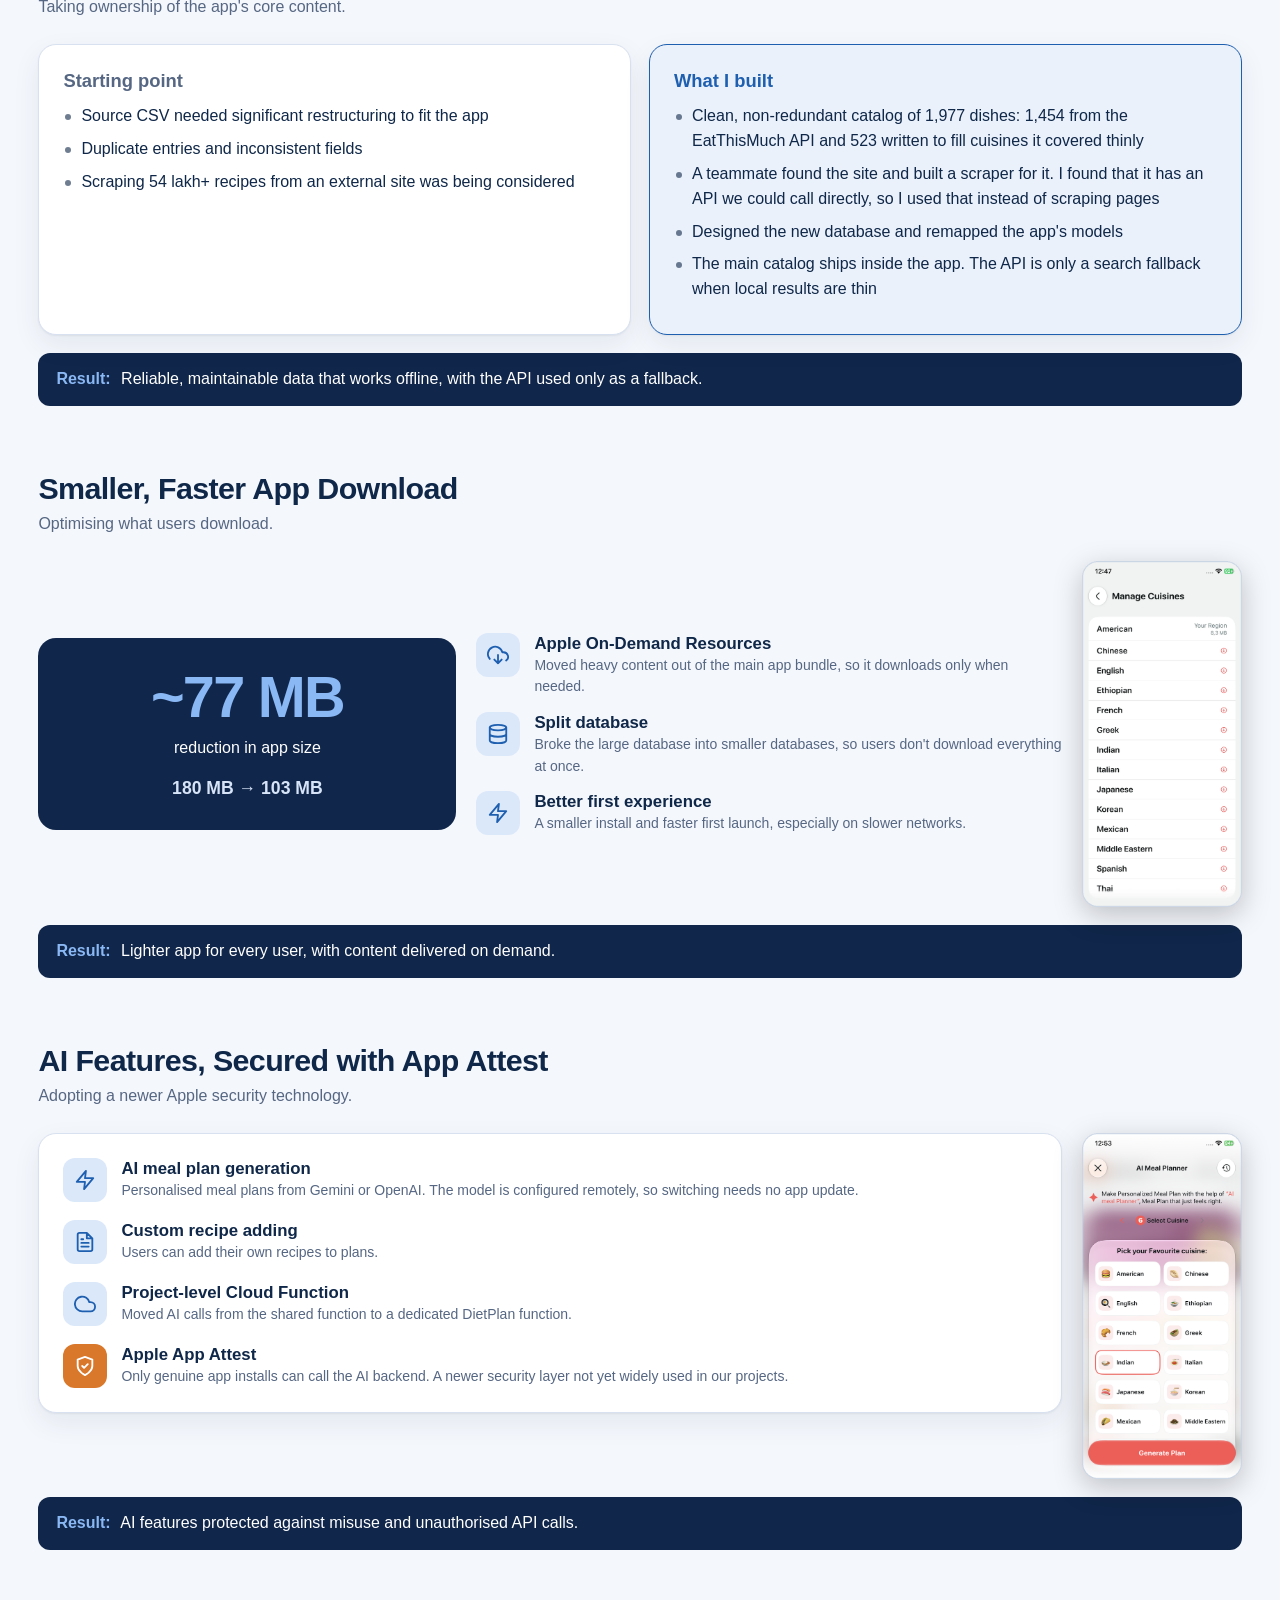
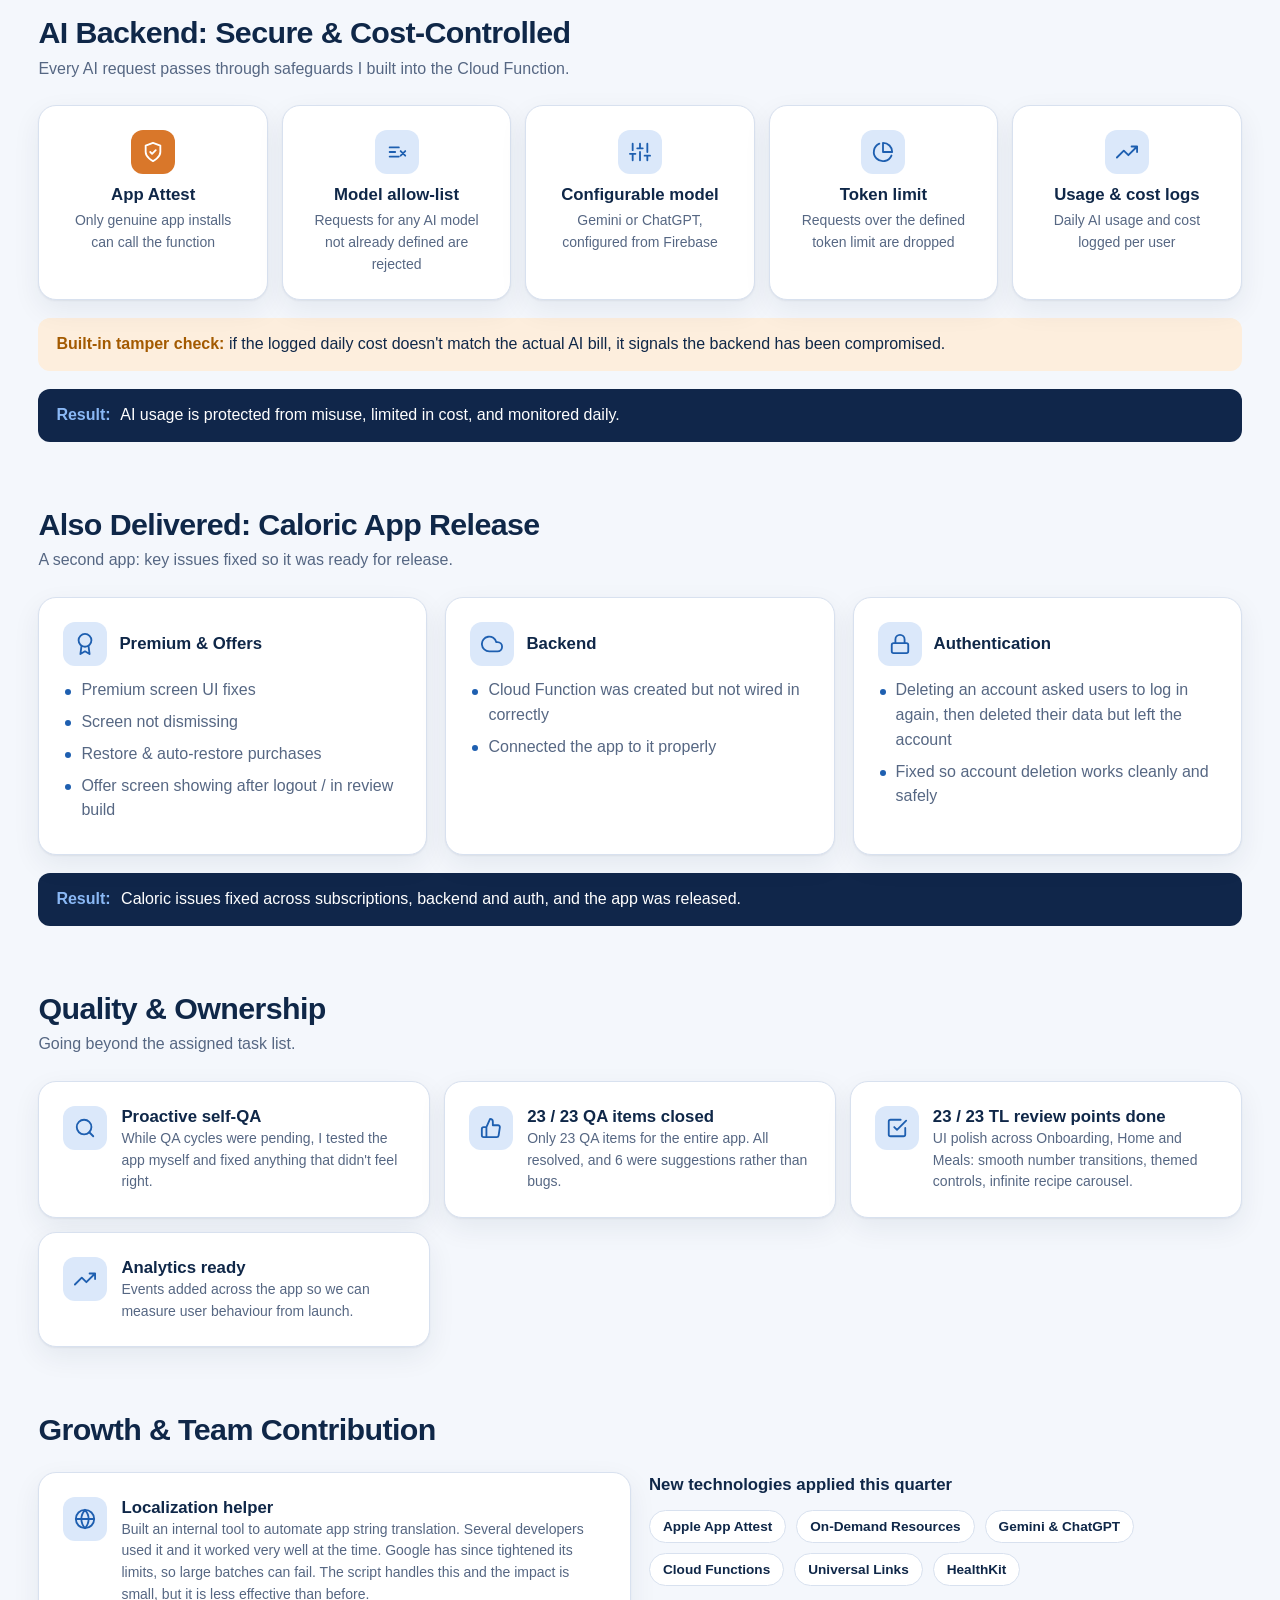
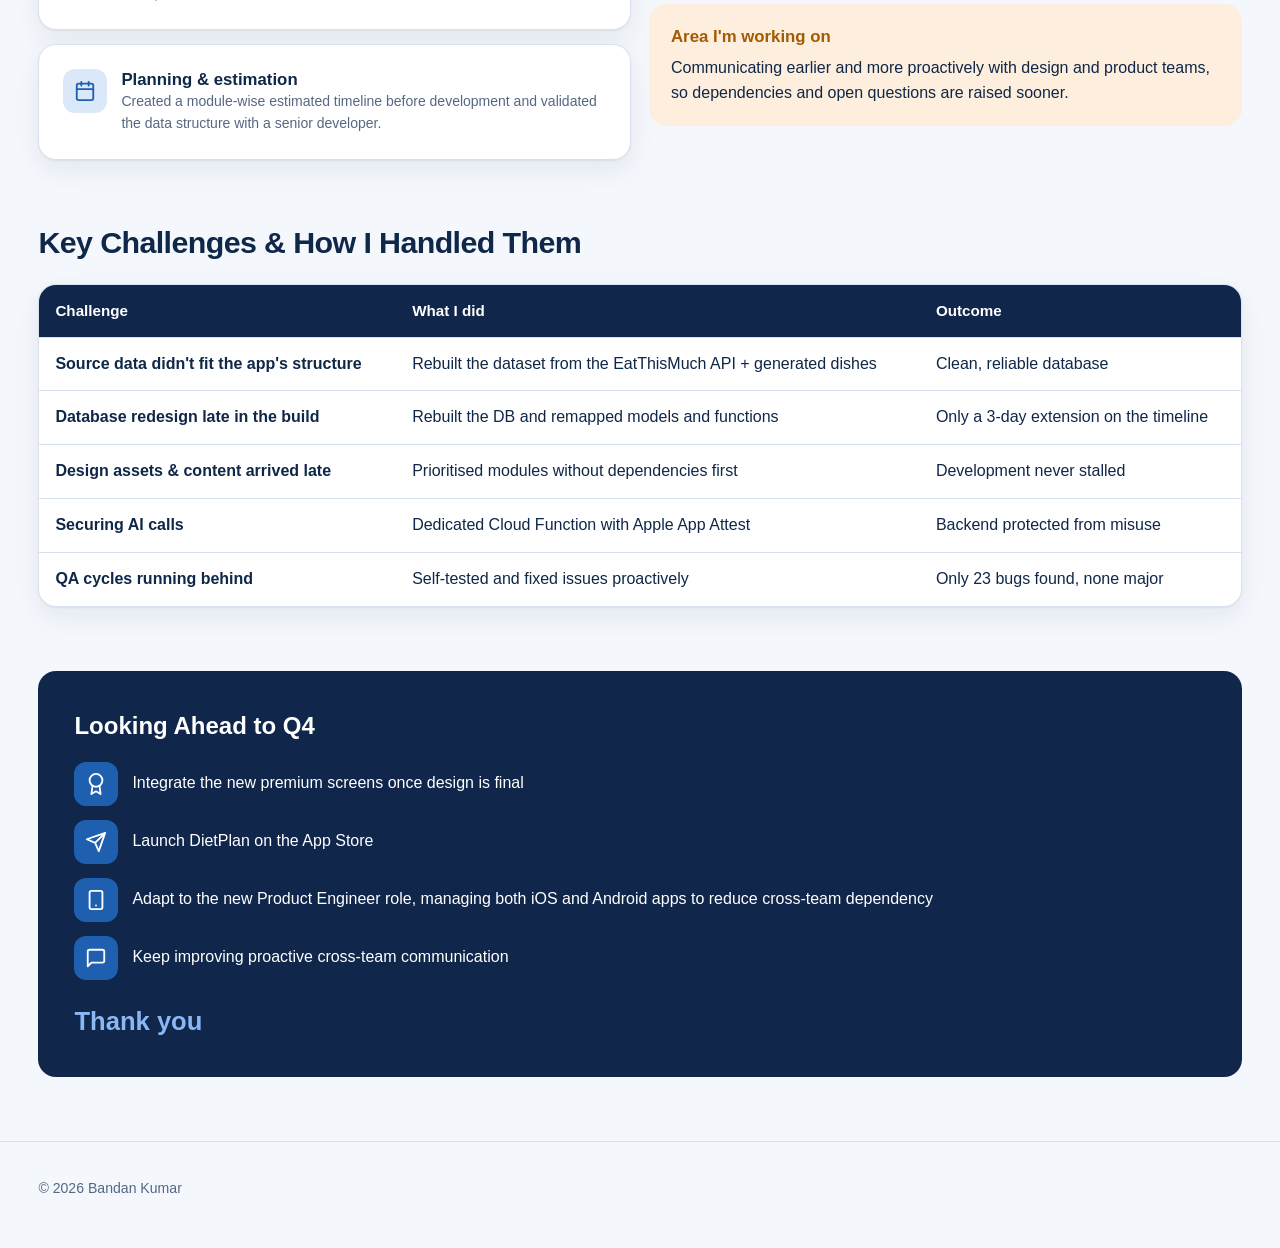
==== commit 5bd0af15: "Use wider layout, remove scroll snapping, and stop the jump bar from scrolling the page Co-Authored-" ====
--- a/q3-2026/index.html
+++ b/q3-2026/index.html
@@ -25,8 +25,8 @@
   <meta name="twitter:image" content="https://bandan-kumar.github.io/report/assets/og/q3-2026.png">
   <!--/meta-->
   <link rel="icon" href="data:image/svg+xml,%3Csvg xmlns='http://www.w3.org/2000/svg' viewBox='0 0 32 32'%3E%3Crect width='32' height='32' rx='9' fill='%231e5fb0'/%3E%3Ctext x='16' y='22' font-size='16' font-weight='800' text-anchor='middle' fill='white' font-family='Arial'%3EBK%3C/text%3E%3C/svg%3E">
-  <link rel="stylesheet" href="../assets/style.css?v=130">
-  <script src="../assets/theme.js?v=9"></script>
+  <link rel="stylesheet" href="../assets/style.css?v=132">
+  <script src="../assets/theme.js?v=14"></script>
 </head>
 <body>
 <!--sprite-->
@@ -349,6 +349,6 @@
   <footer class="footer no-print">
     <div class="wrap">© 2026 Bandan Kumar</div>
   </footer>
-  <script src="../assets/present.js?v=4" defer></script>
+  <script src="../assets/present.js?v=5" defer></script>
 </body>
 </html>
--- a/assets/style.css
+++ b/assets/style.css
@@ -93,7 +93,7 @@
 a { color: var(--brand); }
 h1, h2, h3, p, ul { margin: 0; }
 ul { padding: 0; list-style: none; }
-.wrap { width: min(1080px, 100% - clamp(32px, 8vw, 64px)); margin-inline: auto; }
+.wrap { width: min(1500px, 100% - clamp(32px, 6vw, 112px)); margin-inline: auto; }
 .icon { width: 1.25em; height: 1.25em; flex: none; }
 .sr-only { position: absolute; width: 1px; height: 1px; overflow: hidden; clip: rect(0 0 0 0); white-space: nowrap; }
 :focus-visible { outline: 3px solid var(--brand); outline-offset: 2px; border-radius: 6px; }
@@ -249,9 +249,9 @@
 
 .gallery {
   display: flex; gap: 16px; overflow-x: auto; padding: 8px 4px 18px; margin-top: 22px;
-  scroll-snap-type: x proximity; -webkit-overflow-scrolling: touch;
-}
-.shot { flex: 0 0 clamp(150px, 22vw, 200px); scroll-snap-align: start; text-align: center; }
+  -webkit-overflow-scrolling: touch;
+}
+.shot { flex: 0 0 clamp(150px, 15vw, 230px); text-align: center; }
 .shot img { filter: drop-shadow(0 8px 14px rgba(0, 0, 0, .22)); }
 .shot figcaption { margin-top: 10px; font-size: .88rem; font-weight: 600; }
 figure { margin: 0; }
@@ -730,7 +730,8 @@
 .deck-stage .report-hero { width: 100%; height: 100%; display: flex; align-items: center; padding: 0 8vw; }
 .deck-stage .report-hero .wrap { width: 100%; margin: 0; }
 .deck-stage .report-hero h1 { font-size: clamp(2.6rem, 7vw, 5rem); }
-.deck-slide { width: min(1180px, calc(100vw - 64px)); flex: none; margin: 0 !important; scroll-margin-top: 0; }
+.deck-slide { width: 1180px; flex: none; margin: 0 !important; scroll-margin-top: 0; }
+@media (max-width: 639px) { .deck-slide { width: calc(100vw - 64px); } }
 .deck-stage.scroll { align-items: flex-start; overflow-y: auto; }
 .deck-slide > h2 { font-size: 2.1rem; }
 .deck-slide .gallery { flex-wrap: nowrap; overflow: visible; justify-content: space-between; gap: 12px; padding: 0; }
@@ -765,3 +766,20 @@
   .takeaway { margin-top: 8px; font-size: .9rem; }
   .verdict { padding: 1px 8px; font-size: .72rem; }
 }
+
+/* Slides keep their wide layout on any screen wider than a phone, whatever the window width. */
+@media (min-width: 640px) {
+  .deck-slide .split { grid-template-columns: minmax(0, 1.5fr) minmax(0, 1fr); }
+  .deck-slide .size-grid { grid-template-columns: minmax(0, 1fr) minmax(0, 1.4fr) auto; }
+  .deck-slide .size-grid.two-col { grid-template-columns: minmax(0, 1fr) auto; }
+  .deck-slide .size-grid .shot { justify-self: auto; }
+  .deck-slide .pipeline, .deck-slide .flow { grid-template-columns: repeat(5, 1fr); }
+  .deck-slide .pipeline .step:last-child, .deck-slide .flow .step:last-child { grid-column: auto; }
+  .deck-slide .flow .step:not(:last-child)::after { display: block; }
+  .deck-slide .compare { grid-template-columns: 1fr 1fr; }
+  .deck-slide .two-up { grid-template-columns: 1fr 1fr; }
+  .deck-slide .features.wide { grid-template-columns: repeat(2, 1fr); }
+  .deck-slide .cmp-grid { grid-template-columns: 1fr 1fr; }
+}
+.deck-bar button[aria-disabled="true"] { opacity: .35; cursor: default; }
+.deck-bar button[aria-disabled="true"]:hover { background: transparent; }
